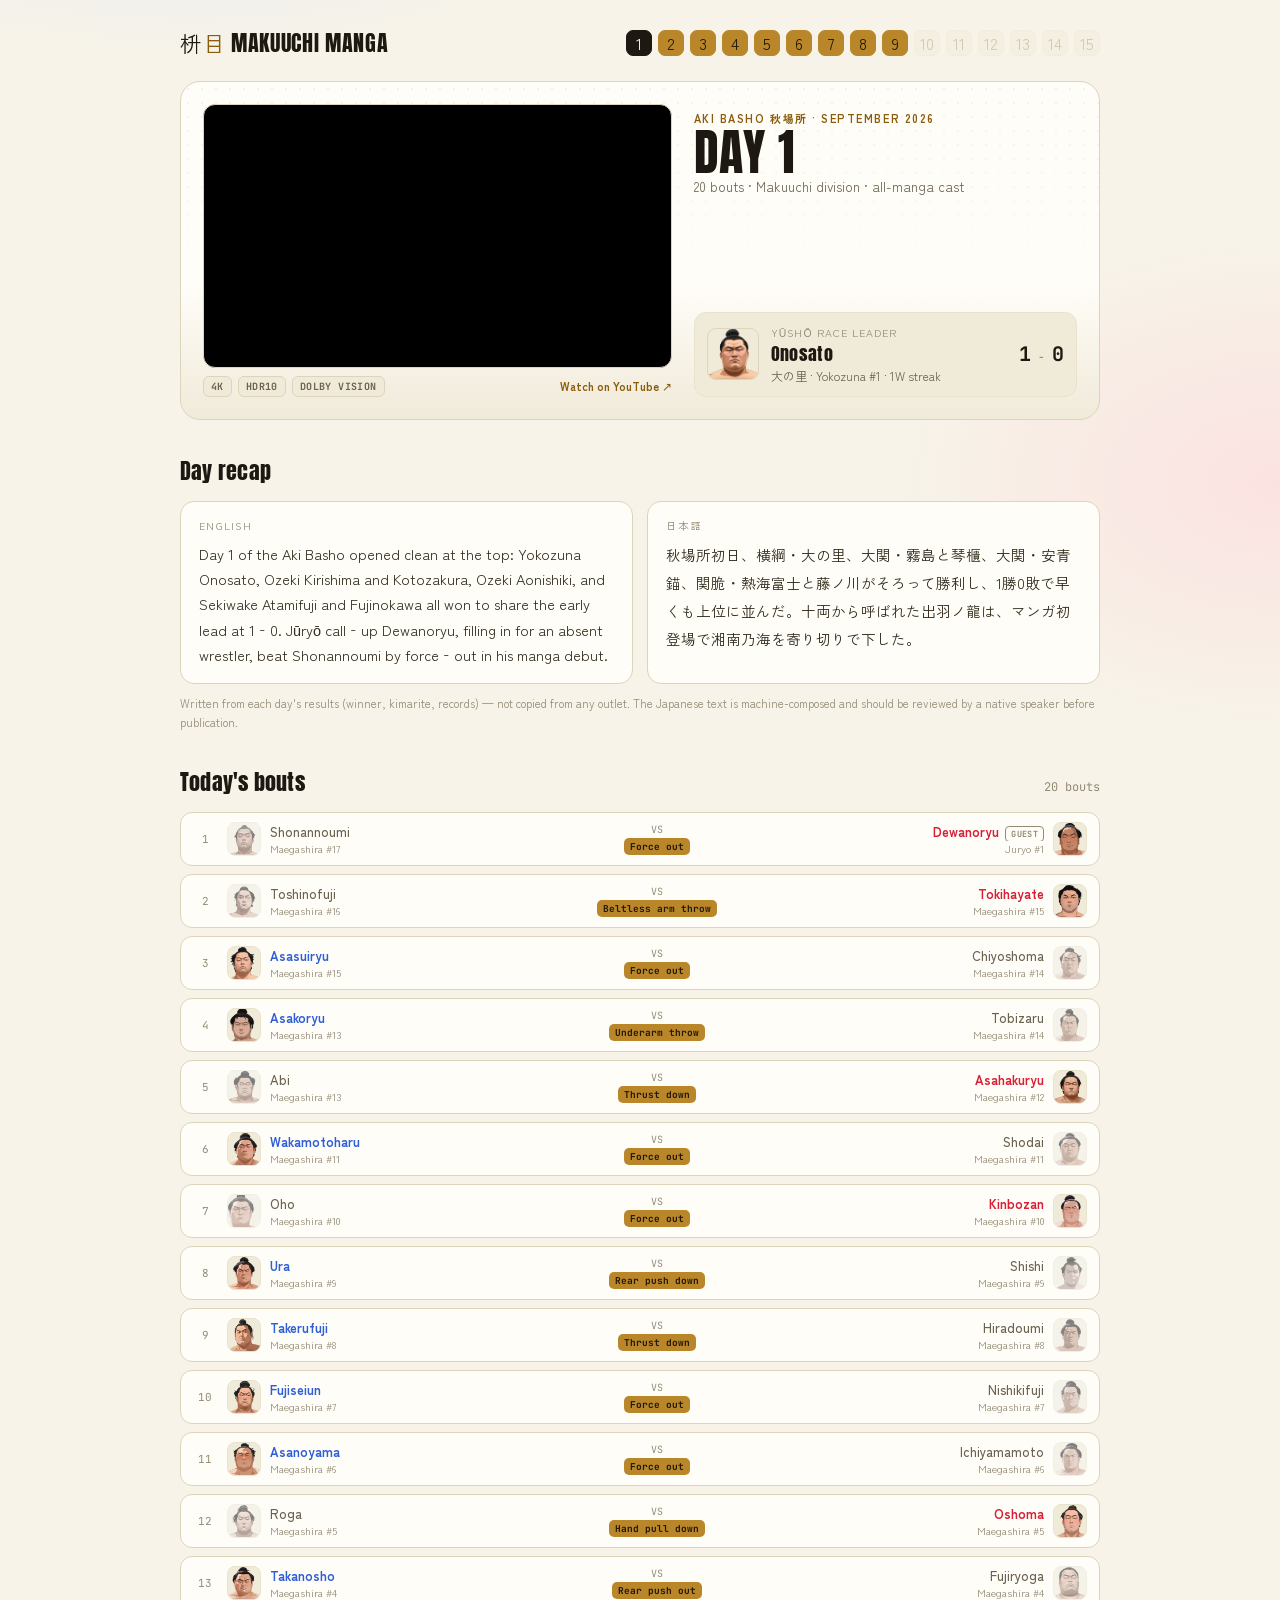
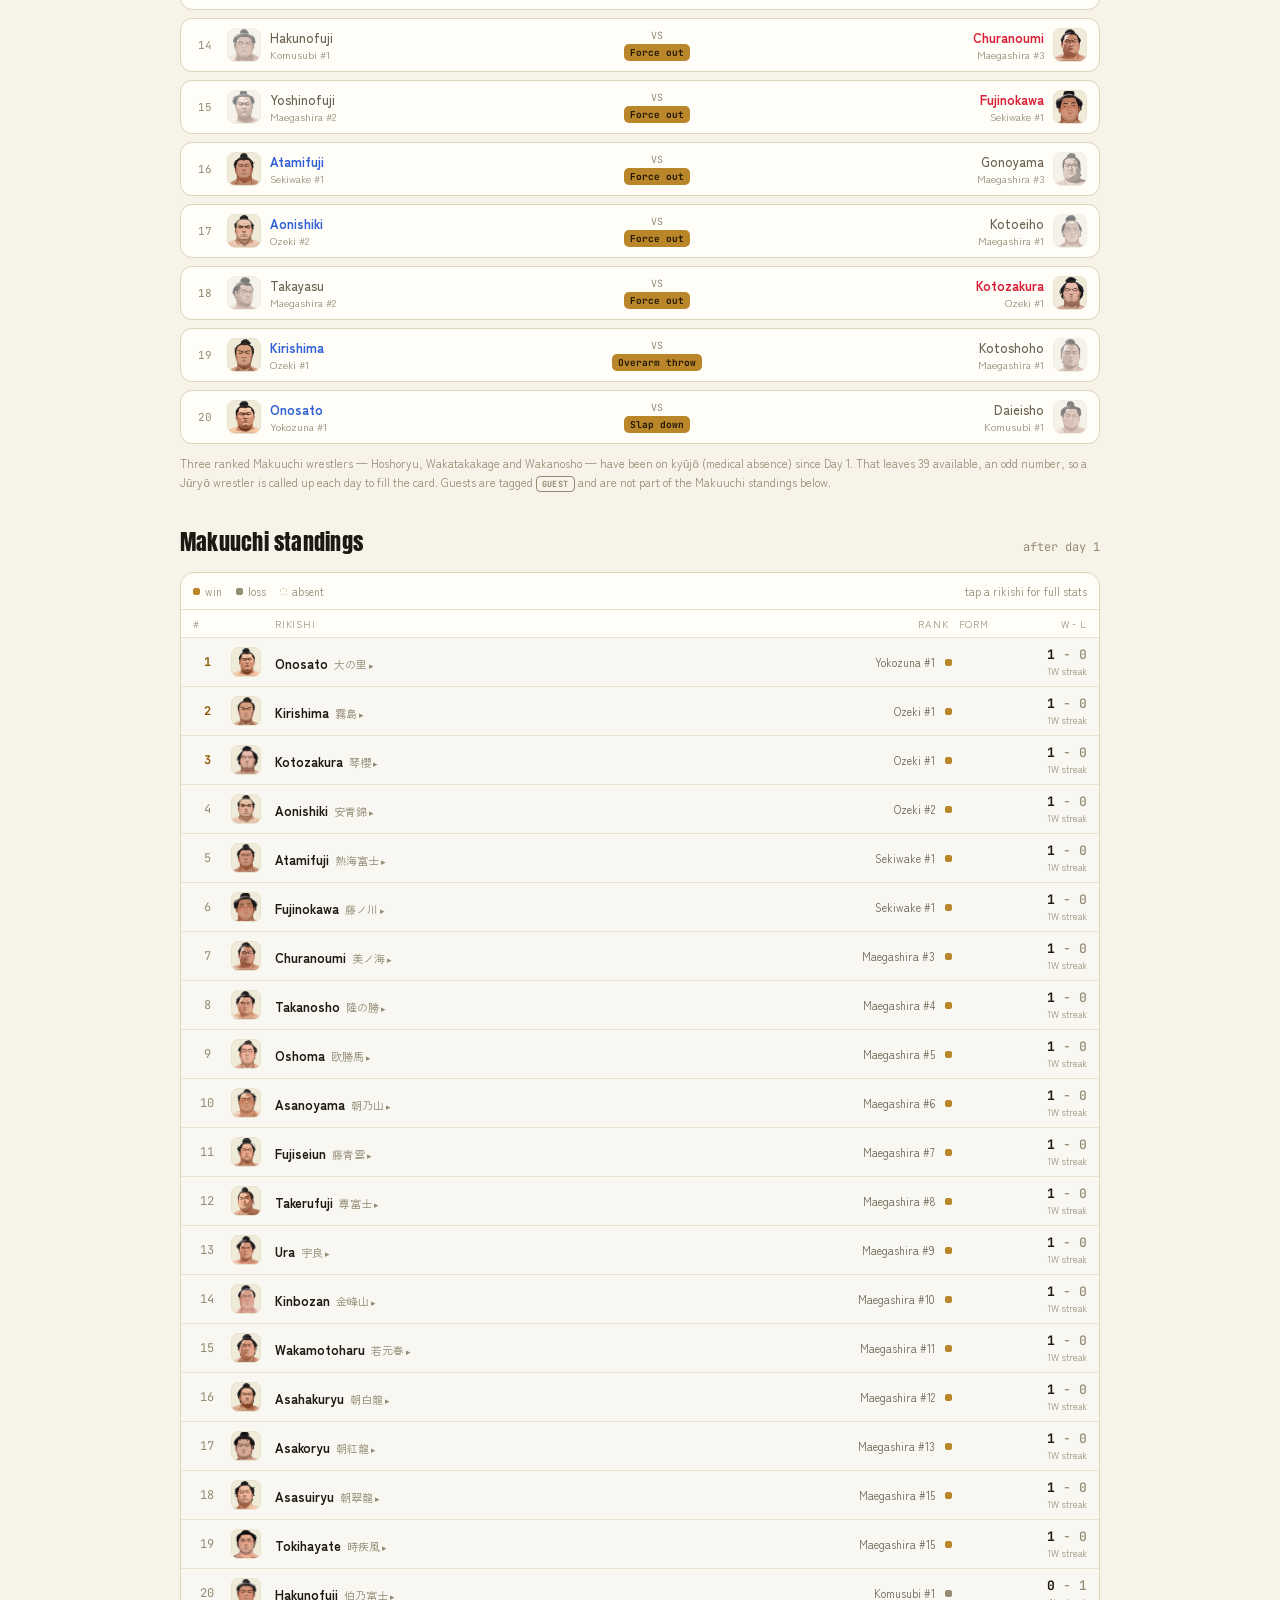
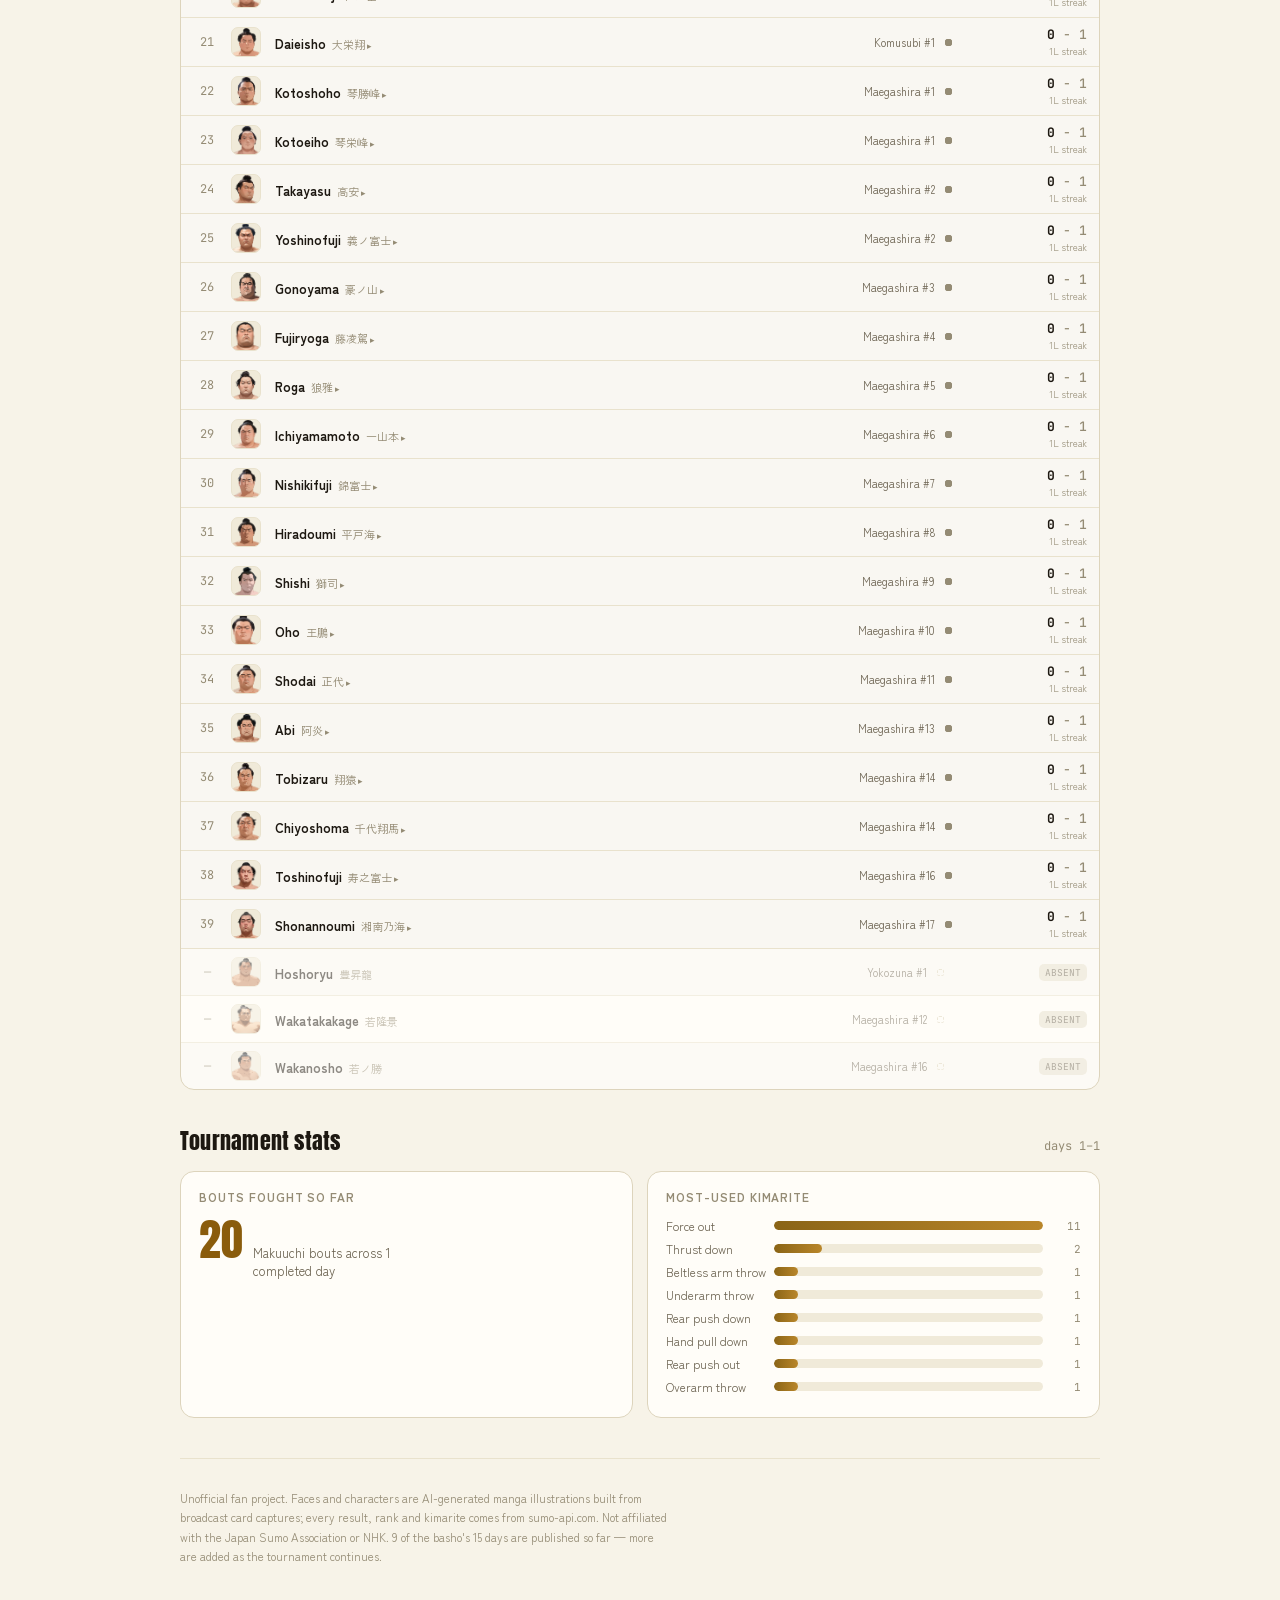
==== day/1/index.html @ 176d2417 "Rebuild as real static pages for Google + AI crawler visibility - Each day is now its own crawlable " ====
<!doctype html>
<html lang="en">
<head>
<meta charset="utf-8">
<meta name="viewport" content="width=device-width, initial-scale=1">
<title>Day 1 Results — Aki Basho 2026 in Manga Style | Makuuchi Manga</title>
<meta name="description" content="Day 1 of the Aki Basho opened clean at the top: Yokozuna Onosato, Ozeki Kirishima and Kotozakura, Ozeki Aonishiki, and Sekiwake Atamifuji and Fujinokawa all ...">
<link rel="canonical" href="https://masume.art/day/1/">
<meta property="og:type" content="video.other">
<meta property="og:title" content="Day 1 Results — Aki Basho 2026 in Manga Style | Makuuchi Manga">
<meta property="og:description" content="Day 1 of the Aki Basho opened clean at the top: Yokozuna Onosato, Ozeki Kirishima and Kotozakura, Ozeki Aonishiki, and Sekiwake Atamifuji and Fujinokawa all ...">
<meta property="og:url" content="https://masume.art/day/1/">
<meta property="og:image" content="https://i.ytimg.com/vi/V_LchhYBQas/hqdefault.jpg">
<meta property="og:site_name" content="Makuuchi Manga">
<meta name="twitter:card" content="summary_large_image">
<meta name="twitter:title" content="Day 1 Results — Aki Basho 2026 in Manga Style | Makuuchi Manga">
<meta name="twitter:description" content="Day 1 of the Aki Basho opened clean at the top: Yokozuna Onosato, Ozeki Kirishima and Kotozakura, Ozeki Aonishiki, and Sekiwake Atamifuji and Fujinokawa all ...">
<meta name="twitter:image" content="https://i.ytimg.com/vi/V_LchhYBQas/hqdefault.jpg">
<link rel="preconnect" href="https://fonts.googleapis.com">
<link rel="preconnect" href="https://fonts.gstatic.com" crossorigin>
<link href="https://fonts.googleapis.com/css2?family=Anton&family=Zen+Kaku+Gothic+New:wght@400;500;700;900&family=JetBrains+Mono:wght@500;700&display=swap" rel="stylesheet">
<link rel="stylesheet" href="/styles.css">
<script type="application/ld+json">{"@context": "https://schema.org", "@type": "WebPage", "name": "Day 1 Results — Aki Basho 2026 in Manga Style | Makuuchi Manga", "description": "Day 1 of the Aki Basho opened clean at the top: Yokozuna Onosato, Ozeki Kirishima and Kotozakura, Ozeki Aonishiki, and Sekiwake Atamifuji and Fujinokawa all ...", "url": "https://masume.art/day/1/", "inLanguage": ["en", "ja"], "isPartOf": {"@type": "WebSite", "name": "Makuuchi Manga", "url": "https://masume.art"}, "video": {"@type": "VideoObject", "name": "Sumo September 2026 (Aki Basho) Day 1 Results | Makuuchi Standings in Manga Style [4K HDR]", "description": "Day 1 of the Aki Basho opened clean at the top: Yokozuna Onosato, Ozeki Kirishima and Kotozakura, Ozeki Aonishiki, and Sekiwake Atamifuji and Fujinokawa all ...", "thumbnailUrl": "https://i.ytimg.com/vi/V_LchhYBQas/hqdefault.jpg", "embedUrl": "https://www.youtube-nocookie.com/embed/V_LchhYBQas"}}</script>
</head>
<body>
<div class="wrap">

  <div class="topbar">
    <div class="brand">
      <span class="mark">枡<span style="color:var(--gold-text)">目</span> MAKUUCHI MANGA</span>
    </div>
    <nav class="daynav" aria-label="Tournament days"><a class="chip current" href="/day/1/">1</a><a class="chip done" href="/day/2/">2</a><a class="chip done" href="/day/3/">3</a><a class="chip done" href="/day/4/">4</a><a class="chip done" href="/day/5/">5</a><a class="chip done" href="/day/6/">6</a><a class="chip done" href="/day/7/">7</a><a class="chip done" href="/day/8/">8</a><a class="chip done" href="/">9</a><span class="chip todo" title="Not published yet">10</span><span class="chip todo" title="Not published yet">11</span><span class="chip todo" title="Not published yet">12</span><span class="chip todo" title="Not published yet">13</span><span class="chip todo" title="Not published yet">14</span><span class="chip todo" title="Not published yet">15</span></nav>
  </div>

  <div class="hero">
    <div class="hero-video">
      <div class="yt-wrap">
        <iframe src="https://www.youtube-nocookie.com/embed/V_LchhYBQas"
          title="Day 1 — Aki Basho, Makuuchi standings in manga style" loading="lazy"
          allow="accelerometer; clipboard-write; encrypted-media; gyroscope; picture-in-picture; web-share"
          allowfullscreen referrerpolicy="strict-origin-when-cross-origin"></iframe>
      </div>
      <div class="yt-meta">
        <span class="badge">4K</span>
        <span class="badge">HDR10</span>
        <span class="badge">DOLBY VISION</span>
        <a class="yt-external" href="https://youtu.be/V_LchhYBQas" target="_blank" rel="noopener">Watch on YouTube ↗</a>
      </div>
    </div>

    <div class="hero-info">
      <div>
        <span class="eyebrow">Aki Basho 秋場所 · September 2026</span>
        <h1>DAY 1</h1>
        <div class="date">20 bouts · Makuuchi division · all-manga cast</div>
      </div>
      <div class="leader-card">
        <img src="/portraits/8850.png" alt="Onosato" width="52" height="52">
        <div>
          <div class="l1">Yūshō race leader</div>
          <div class="l2">Onosato</div>
          <div class="l3">大の里 · Yokozuna #1 · 1W streak</div>
        </div>
        <div class="rec">1<small>&nbsp;-&nbsp;</small>0</div>
      </div>
    </div>
  </div>

  <section>
    <div class="section-head"><h2>Day recap</h2></div>
    <div class="recap">
      <div class="recap-panel en">
        <span class="lang">English</span>
        <p>Day 1 of the Aki Basho opened clean at the top: Yokozuna Onosato, Ozeki Kirishima and Kotozakura, Ozeki Aonishiki, and Sekiwake Atamifuji and Fujinokawa all won to share the early lead at 1‑0. Jūryō call‑up Dewanoryu, filling in for an absent wrestler, beat Shonannoumi by force‑out in his manga debut.</p>
      </div>
      <div class="recap-panel jp">
        <span class="lang">日本語</span>
        <p>秋場所初日、横綱・大の里、大関・霧島と琴櫃、大関・安青錨、関脆・熱海富士と藤ノ川がそろって勝利し、1勝0敗で早くも上位に並んだ。十両から呼ばれた出羽ノ龍は、マンガ初登場で湘南乃海を寄り切りで下した。</p>
      </div>
    </div>
    <p class="recap-note">Written from each day's results (winner, kimarite, records) — not copied from any outlet. The Japanese text is machine-composed and should be reviewed by a native speaker before publication.</p>
  </section>

  <section>
    <div class="section-head"><h2>Today's bouts</h2><span class="count">20 bouts</span></div>
    <div class="bouts">
  <div class="bout">
    <div class="n">1</div>
    <div class="side east loser">
      <img src="/portraits/49.png" alt="Shonannoumi" width="34" height="34" loading="lazy">
      <div class="nm"><div class="name">Shonannoumi</div><div class="rank">Maegashira #17</div></div>
    </div>
    <div class="vs">VS<span class="kim">Force out</span></div>
    <div class="side b west ">
      <img src="/portraits/135.png" alt="Dewanoryu" width="34" height="34" loading="lazy">
      <div class="nm"><div class="name">Dewanoryu<span class="guest-badge">GUEST</span></div><div class="rank">Juryo #1</div></div>
    </div>
  </div>
  <div class="bout">
    <div class="n">2</div>
    <div class="side east loser">
      <img src="/portraits/8866.png" alt="Toshinofuji" width="34" height="34" loading="lazy">
      <div class="nm"><div class="name">Toshinofuji</div><div class="rank">Maegashira #16</div></div>
    </div>
    <div class="vs">VS<span class="kim">Beltless arm throw</span></div>
    <div class="side b west ">
      <img src="/portraits/83.png" alt="Tokihayate" width="34" height="34" loading="lazy">
      <div class="nm"><div class="name">Tokihayate</div><div class="rank">Maegashira #15</div></div>
    </div>
  </div>
  <div class="bout">
    <div class="n">3</div>
    <div class="side east ">
      <img src="/portraits/8859.png" alt="Asasuiryu" width="34" height="34" loading="lazy">
      <div class="nm"><div class="name">Asasuiryu</div><div class="rank">Maegashira #15</div></div>
    </div>
    <div class="vs">VS<span class="kim">Force out</span></div>
    <div class="side b west loser">
      <img src="/portraits/39.png" alt="Chiyoshoma" width="34" height="34" loading="lazy">
      <div class="nm"><div class="name">Chiyoshoma</div><div class="rank">Maegashira #14</div></div>
    </div>
  </div>
  <div class="bout">
    <div class="n">4</div>
    <div class="side east ">
      <img src="/portraits/164.png" alt="Asakoryu" width="34" height="34" loading="lazy">
      <div class="nm"><div class="name">Asakoryu</div><div class="rank">Maegashira #13</div></div>
    </div>
    <div class="vs">VS<span class="kim">Underarm throw</span></div>
    <div class="side b west loser">
      <img src="/portraits/21.png" alt="Tobizaru" width="34" height="34" loading="lazy">
      <div class="nm"><div class="name">Tobizaru</div><div class="rank">Maegashira #14</div></div>
    </div>
  </div>
  <div class="bout">
    <div class="n">5</div>
    <div class="side east loser">
      <img src="/portraits/22.png" alt="Abi" width="34" height="34" loading="lazy">
      <div class="nm"><div class="name">Abi</div><div class="rank">Maegashira #13</div></div>
    </div>
    <div class="vs">VS<span class="kim">Thrust down</span></div>
    <div class="side b west ">
      <img src="/portraits/607.png" alt="Asahakuryu" width="34" height="34" loading="lazy">
      <div class="nm"><div class="name">Asahakuryu</div><div class="rank">Maegashira #12</div></div>
    </div>
  </div>
  <div class="bout">
    <div class="n">6</div>
    <div class="side east ">
      <img src="/portraits/13.png" alt="Wakamotoharu" width="34" height="34" loading="lazy">
      <div class="nm"><div class="name">Wakamotoharu</div><div class="rank">Maegashira #11</div></div>
    </div>
    <div class="vs">VS<span class="kim">Force out</span></div>
    <div class="side b west loser">
      <img src="/portraits/33.png" alt="Shodai" width="34" height="34" loading="lazy">
      <div class="nm"><div class="name">Shodai</div><div class="rank">Maegashira #11</div></div>
    </div>
  </div>
  <div class="bout">
    <div class="n">7</div>
    <div class="side east loser">
      <img src="/portraits/41.png" alt="Oho" width="34" height="34" loading="lazy">
      <div class="nm"><div class="name">Oho</div><div class="rank">Maegashira #10</div></div>
    </div>
    <div class="vs">VS<span class="kim">Force out</span></div>
    <div class="side b west ">
      <img src="/portraits/50.png" alt="Kinbozan" width="34" height="34" loading="lazy">
      <div class="nm"><div class="name">Kinbozan</div><div class="rank">Maegashira #10</div></div>
    </div>
  </div>
  <div class="bout">
    <div class="n">8</div>
    <div class="side east ">
      <img src="/portraits/28.png" alt="Ura" width="34" height="34" loading="lazy">
      <div class="nm"><div class="name">Ura</div><div class="rank">Maegashira #9</div></div>
    </div>
    <div class="vs">VS<span class="kim">Rear push down</span></div>
    <div class="side b west loser">
      <img src="/portraits/86.png" alt="Shishi" width="34" height="34" loading="lazy">
      <div class="nm"><div class="name">Shishi</div><div class="rank">Maegashira #9</div></div>
    </div>
  </div>
  <div class="bout">
    <div class="n">9</div>
    <div class="side east ">
      <img src="/portraits/5.png" alt="Takerufuji" width="34" height="34" loading="lazy">
      <div class="nm"><div class="name">Takerufuji</div><div class="rank">Maegashira #8</div></div>
    </div>
    <div class="vs">VS<span class="kim">Thrust down</span></div>
    <div class="side b west loser">
      <img src="/portraits/24.png" alt="Hiradoumi" width="34" height="34" loading="lazy">
      <div class="nm"><div class="name">Hiradoumi</div><div class="rank">Maegashira #8</div></div>
    </div>
  </div>
  <div class="bout">
    <div class="n">10</div>
    <div class="side east ">
      <img src="/portraits/82.png" alt="Fujiseiun" width="34" height="34" loading="lazy">
      <div class="nm"><div class="name">Fujiseiun</div><div class="rank">Maegashira #7</div></div>
    </div>
    <div class="vs">VS<span class="kim">Force out</span></div>
    <div class="side b west loser">
      <img src="/portraits/40.png" alt="Nishikifuji" width="34" height="34" loading="lazy">
      <div class="nm"><div class="name">Nishikifuji</div><div class="rank">Maegashira #7</div></div>
    </div>
  </div>
  <div class="bout">
    <div class="n">11</div>
    <div class="side east ">
      <img src="/portraits/2.png" alt="Asanoyama" width="34" height="34" loading="lazy">
      <div class="nm"><div class="name">Asanoyama</div><div class="rank">Maegashira #6</div></div>
    </div>
    <div class="vs">VS<span class="kim">Force out</span></div>
    <div class="side b west loser">
      <img src="/portraits/11.png" alt="Ichiyamamoto" width="34" height="34" loading="lazy">
      <div class="nm"><div class="name">Ichiyamamoto</div><div class="rank">Maegashira #6</div></div>
    </div>
  </div>
  <div class="bout">
    <div class="n">12</div>
    <div class="side east loser">
      <img src="/portraits/55.png" alt="Roga" width="34" height="34" loading="lazy">
      <div class="nm"><div class="name">Roga</div><div class="rank">Maegashira #5</div></div>
    </div>
    <div class="vs">VS<span class="kim">Hand pull down</span></div>
    <div class="side b west ">
      <img src="/portraits/61.png" alt="Oshoma" width="34" height="34" loading="lazy">
      <div class="nm"><div class="name">Oshoma</div><div class="rank">Maegashira #5</div></div>
    </div>
  </div>
  <div class="bout">
    <div class="n">13</div>
    <div class="side east ">
      <img src="/portraits/37.png" alt="Takanosho" width="34" height="34" loading="lazy">
      <div class="nm"><div class="name">Takanosho</div><div class="rank">Maegashira #4</div></div>
    </div>
    <div class="vs">VS<span class="kim">Rear push out</span></div>
    <div class="side b west loser">
      <img src="/portraits/9051.png" alt="Fujiryoga" width="34" height="34" loading="lazy">
      <div class="nm"><div class="name">Fujiryoga</div><div class="rank">Maegashira #4</div></div>
    </div>
  </div>
  <div class="bout">
    <div class="n">14</div>
    <div class="side east loser">
      <img src="/portraits/3.png" alt="Hakunofuji" width="34" height="34" loading="lazy">
      <div class="nm"><div class="name">Hakunofuji</div><div class="rank">Komusubi #1</div></div>
    </div>
    <div class="vs">VS<span class="kim">Force out</span></div>
    <div class="side b west ">
      <img src="/portraits/71.png" alt="Churanoumi" width="34" height="34" loading="lazy">
      <div class="nm"><div class="name">Churanoumi</div><div class="rank">Maegashira #3</div></div>
    </div>
  </div>
  <div class="bout">
    <div class="n">15</div>
    <div class="side east loser">
      <img src="/portraits/8857.png" alt="Yoshinofuji" width="34" height="34" loading="lazy">
      <div class="nm"><div class="name">Yoshinofuji</div><div class="rank">Maegashira #2</div></div>
    </div>
    <div class="vs">VS<span class="kim">Force out</span></div>
    <div class="side b west ">
      <img src="/portraits/615.png" alt="Fujinokawa" width="34" height="34" loading="lazy">
      <div class="nm"><div class="name">Fujinokawa</div><div class="rank">Sekiwake #1</div></div>
    </div>
  </div>
  <div class="bout">
    <div class="n">16</div>
    <div class="side east ">
      <img src="/portraits/74.png" alt="Atamifuji" width="34" height="34" loading="lazy">
      <div class="nm"><div class="name">Atamifuji</div><div class="rank">Sekiwake #1</div></div>
    </div>
    <div class="vs">VS<span class="kim">Force out</span></div>
    <div class="side b west loser">
      <img src="/portraits/56.png" alt="Gonoyama" width="34" height="34" loading="lazy">
      <div class="nm"><div class="name">Gonoyama</div><div class="rank">Maegashira #3</div></div>
    </div>
  </div>
  <div class="bout">
    <div class="n">17</div>
    <div class="side east ">
      <img src="/portraits/8854.png" alt="Aonishiki" width="34" height="34" loading="lazy">
      <div class="nm"><div class="name">Aonishiki</div><div class="rank">Ozeki #2</div></div>
    </div>
    <div class="vs">VS<span class="kim">Force out</span></div>
    <div class="side b west loser">
      <img src="/portraits/112.png" alt="Kotoeiho" width="34" height="34" loading="lazy">
      <div class="nm"><div class="name">Kotoeiho</div><div class="rank">Maegashira #1</div></div>
    </div>
  </div>
  <div class="bout">
    <div class="n">18</div>
    <div class="side east loser">
      <img src="/portraits/44.png" alt="Takayasu" width="34" height="34" loading="lazy">
      <div class="nm"><div class="name">Takayasu</div><div class="rank">Maegashira #2</div></div>
    </div>
    <div class="vs">VS<span class="kim">Force out</span></div>
    <div class="side b west ">
      <img src="/portraits/20.png" alt="Kotozakura" width="34" height="34" loading="lazy">
      <div class="nm"><div class="name">Kotozakura</div><div class="rank">Ozeki #1</div></div>
    </div>
  </div>
  <div class="bout">
    <div class="n">19</div>
    <div class="side east ">
      <img src="/portraits/7.png" alt="Kirishima" width="34" height="34" loading="lazy">
      <div class="nm"><div class="name">Kirishima</div><div class="rank">Ozeki #1</div></div>
    </div>
    <div class="vs">VS<span class="kim">Overarm throw</span></div>
    <div class="side b west loser">
      <img src="/portraits/8.png" alt="Kotoshoho" width="34" height="34" loading="lazy">
      <div class="nm"><div class="name">Kotoshoho</div><div class="rank">Maegashira #1</div></div>
    </div>
  </div>
  <div class="bout">
    <div class="n">20</div>
    <div class="side east ">
      <img src="/portraits/8850.png" alt="Onosato" width="34" height="34" loading="lazy">
      <div class="nm"><div class="name">Onosato</div><div class="rank">Yokozuna #1</div></div>
    </div>
    <div class="vs">VS<span class="kim">Slap down</span></div>
    <div class="side b west loser">
      <img src="/portraits/9.png" alt="Daieisho" width="34" height="34" loading="lazy">
      <div class="nm"><div class="name">Daieisho</div><div class="rank">Komusubi #1</div></div>
    </div>
  </div>
    </div>
    <p class="note">Three ranked Makuuchi wrestlers — Hoshoryu, Wakatakakage and Wakanosho — have been on kyūjō (medical absence) since Day 1. That leaves 39 available, an odd number, so a Jūryō wrestler is called up each day to fill the card. Guests are tagged <span class="guest-badge" style="margin-left:0">GUEST</span> and are not part of the Makuuchi standings below.</p>
  </section>

  <section>
    <div class="section-head"><h2>Makuuchi standings</h2><span class="count">after day 1</span></div>
    <div class="standings">
      <div class="standings-legend">
        <span class="lg"><span class="dot" style="background:var(--gold);border:1px solid var(--gold)"></span>win</span>
        <span class="lg"><span class="dot" style="background:var(--ink-faint);border:1px solid var(--ink-faint)"></span>loss</span>
        <span class="lg"><span class="dot" style="border:1px dashed var(--line)"></span>absent</span>
        <span style="margin-left:auto">tap a rikishi for full stats</span>
      </div>
      <div class="shead"><span>#</span><span>·</span><span>Rikishi</span><span class="srank-h">Rank</span><span>Form</span><span style="text-align:right">W&#8209;L</span></div>
  <div class="srow top" data-detail="d1-8850">
    <div class="spos">1</div>
    <img src="/portraits/8850.png" alt="Onosato" width="30" height="30" loading="lazy">
    <div class="sname"><span class="name">Onosato</span><span class="jp">大の里</span><span class="chev">▸</span></div>
    <div class="srank">Yokozuna #1</div>
    <div class="formdots"><span class="w" title="Day 1: won"></span></div>
    <div class="srec-wrap"><div class="srec">1<span class="l"> - 0</span></div><span class="sstreak">1W streak</span></div>
  </div>
  <div class="sdetail" id="d1-8850" hidden>
    <div class="sdetail-grid">
      <div>
        <h4>Fighting style this basho (wins by technique family)</h4>
        <div class="style-bar"><i class="other" style="width:100.0%" title="Other (trips, twists, hand techniques): 1"></i></div><div class="style-legend"><span><b class="other"></b>Other · 1</span></div>
        <p class="bw-line"><b>Onosato</b>'s best win this basho: beat <b>Daieisho</b> (Komusubi #1) on Day 1.</p>
      </div>
      <div>
        <h4>Physical profile vs. the Makuuchi field</h4>
        <div class="range">
    <div class="rlabel"><span>Height</span><b>190cm</b></div>
    <div class="range-track"><span class="avgtick" style="left:51.4%" title="Makuuchi average: 184.3cm"></span>
      <span class="me" style="left:77.3%"></span></div>
    <div class="rends"><span>173cm</span><span>field avg 184.3cm</span><span>195cm</span></div>
  </div>
        <div class="range">
    <div class="rlabel"><span>Weight</span><b>188kg</b></div>
    <div class="range-track"><span class="avgtick" style="left:48.5%" title="Makuuchi average: 157.8kg"></span>
      <span class="me" style="left:87.2%"></span></div>
    <div class="rends"><span>120kg</span><span>field avg 157.8kg</span><span>198kg</span></div>
  </div>
        <div class="range">
    <div class="rlabel"><span>Age</span><b>26 yo</b></div>
    <div class="range-track"><span class="avgtick" style="left:49.3%" title="Makuuchi average: 28.4 yo"></span>
      <span class="me" style="left:33.3%"></span></div>
    <div class="rends"><span>21 yo</span><span>field avg 28.4 yo</span><span>36 yo</span></div>
  </div>
      </div>
    </div>
  </div>
  <div class="srow top" data-detail="d1-7">
    <div class="spos">2</div>
    <img src="/portraits/7.png" alt="Kirishima" width="30" height="30" loading="lazy">
    <div class="sname"><span class="name">Kirishima</span><span class="jp">霧島</span><span class="chev">▸</span></div>
    <div class="srank">Ozeki #1</div>
    <div class="formdots"><span class="w" title="Day 1: won"></span></div>
    <div class="srec-wrap"><div class="srec">1<span class="l"> - 0</span></div><span class="sstreak">1W streak</span></div>
  </div>
  <div class="sdetail" id="d1-7" hidden>
    <div class="sdetail-grid">
      <div>
        <h4>Fighting style this basho (wins by technique family)</h4>
        <div class="style-bar"><i class="yotsu" style="width:100.0%" title="Grappling / belt (yotsu-zumo): 1"></i></div><div class="style-legend"><span><b class="yotsu"></b>Grappling / belt · 1</span></div>
        <p class="bw-line"><b>Kirishima</b>'s best win this basho: beat <b>Kotoshoho</b> (Maegashira #1) on Day 1.</p>
      </div>
      <div>
        <h4>Physical profile vs. the Makuuchi field</h4>
        <div class="range">
    <div class="rlabel"><span>Height</span><b>186cm</b></div>
    <div class="range-track"><span class="avgtick" style="left:51.4%" title="Makuuchi average: 184.3cm"></span>
      <span class="me" style="left:59.1%"></span></div>
    <div class="rends"><span>173cm</span><span>field avg 184.3cm</span><span>195cm</span></div>
  </div>
        <div class="range">
    <div class="rlabel"><span>Weight</span><b>150kg</b></div>
    <div class="range-track"><span class="avgtick" style="left:48.5%" title="Makuuchi average: 157.8kg"></span>
      <span class="me" style="left:38.5%"></span></div>
    <div class="rends"><span>120kg</span><span>field avg 157.8kg</span><span>198kg</span></div>
  </div>
        <div class="range">
    <div class="rlabel"><span>Age</span><b>30 yo</b></div>
    <div class="range-track"><span class="avgtick" style="left:49.3%" title="Makuuchi average: 28.4 yo"></span>
      <span class="me" style="left:60.0%"></span></div>
    <div class="rends"><span>21 yo</span><span>field avg 28.4 yo</span><span>36 yo</span></div>
  </div>
      </div>
    </div>
  </div>
  <div class="srow top" data-detail="d1-20">
    <div class="spos">3</div>
    <img src="/portraits/20.png" alt="Kotozakura" width="30" height="30" loading="lazy">
    <div class="sname"><span class="name">Kotozakura</span><span class="jp">琴櫻</span><span class="chev">▸</span></div>
    <div class="srank">Ozeki #1</div>
    <div class="formdots"><span class="w" title="Day 1: won"></span></div>
    <div class="srec-wrap"><div class="srec">1<span class="l"> - 0</span></div><span class="sstreak">1W streak</span></div>
  </div>
  <div class="sdetail" id="d1-20" hidden>
    <div class="sdetail-grid">
      <div>
        <h4>Fighting style this basho (wins by technique family)</h4>
        <div class="style-bar"><i class="yotsu" style="width:100.0%" title="Grappling / belt (yotsu-zumo): 1"></i></div><div class="style-legend"><span><b class="yotsu"></b>Grappling / belt · 1</span></div>
        <p class="bw-line"><b>Kotozakura</b>'s best win this basho: beat <b>Takayasu</b> (Maegashira #2) on Day 1.</p>
      </div>
      <div>
        <h4>Physical profile vs. the Makuuchi field</h4>
        <div class="range">
    <div class="rlabel"><span>Height</span><b>189cm</b></div>
    <div class="range-track"><span class="avgtick" style="left:51.4%" title="Makuuchi average: 184.3cm"></span>
      <span class="me" style="left:72.7%"></span></div>
    <div class="rends"><span>173cm</span><span>field avg 184.3cm</span><span>195cm</span></div>
  </div>
        <div class="range">
    <div class="rlabel"><span>Weight</span><b>177kg</b></div>
    <div class="range-track"><span class="avgtick" style="left:48.5%" title="Makuuchi average: 157.8kg"></span>
      <span class="me" style="left:73.1%"></span></div>
    <div class="rends"><span>120kg</span><span>field avg 157.8kg</span><span>198kg</span></div>
  </div>
        <div class="range">
    <div class="rlabel"><span>Age</span><b>28 yo</b></div>
    <div class="range-track"><span class="avgtick" style="left:49.3%" title="Makuuchi average: 28.4 yo"></span>
      <span class="me" style="left:46.7%"></span></div>
    <div class="rends"><span>21 yo</span><span>field avg 28.4 yo</span><span>36 yo</span></div>
  </div>
      </div>
    </div>
  </div>
  <div class="srow" data-detail="d1-8854">
    <div class="spos">4</div>
    <img src="/portraits/8854.png" alt="Aonishiki" width="30" height="30" loading="lazy">
    <div class="sname"><span class="name">Aonishiki</span><span class="jp">安青錦</span><span class="chev">▸</span></div>
    <div class="srank">Ozeki #2</div>
    <div class="formdots"><span class="w" title="Day 1: won"></span></div>
    <div class="srec-wrap"><div class="srec">1<span class="l"> - 0</span></div><span class="sstreak">1W streak</span></div>
  </div>
  <div class="sdetail" id="d1-8854" hidden>
    <div class="sdetail-grid">
      <div>
        <h4>Fighting style this basho (wins by technique family)</h4>
        <div class="style-bar"><i class="yotsu" style="width:100.0%" title="Grappling / belt (yotsu-zumo): 1"></i></div><div class="style-legend"><span><b class="yotsu"></b>Grappling / belt · 1</span></div>
        <p class="bw-line"><b>Aonishiki</b>'s best win this basho: beat <b>Kotoeiho</b> (Maegashira #1) on Day 1.</p>
      </div>
      <div>
        <h4>Physical profile vs. the Makuuchi field</h4>
        <div class="range">
    <div class="rlabel"><span>Height</span><b>182cm</b></div>
    <div class="range-track"><span class="avgtick" style="left:51.4%" title="Makuuchi average: 184.3cm"></span>
      <span class="me" style="left:40.9%"></span></div>
    <div class="rends"><span>173cm</span><span>field avg 184.3cm</span><span>195cm</span></div>
  </div>
        <div class="range">
    <div class="rlabel"><span>Weight</span><b>142kg</b></div>
    <div class="range-track"><span class="avgtick" style="left:48.5%" title="Makuuchi average: 157.8kg"></span>
      <span class="me" style="left:28.2%"></span></div>
    <div class="rends"><span>120kg</span><span>field avg 157.8kg</span><span>198kg</span></div>
  </div>
        <div class="range">
    <div class="rlabel"><span>Age</span><b>22 yo</b></div>
    <div class="range-track"><span class="avgtick" style="left:49.3%" title="Makuuchi average: 28.4 yo"></span>
      <span class="me" style="left:6.7%"></span></div>
    <div class="rends"><span>21 yo</span><span>field avg 28.4 yo</span><span>36 yo</span></div>
  </div>
      </div>
    </div>
  </div>
  <div class="srow" data-detail="d1-74">
    <div class="spos">5</div>
    <img src="/portraits/74.png" alt="Atamifuji" width="30" height="30" loading="lazy">
    <div class="sname"><span class="name">Atamifuji</span><span class="jp">熱海富士</span><span class="chev">▸</span></div>
    <div class="srank">Sekiwake #1</div>
    <div class="formdots"><span class="w" title="Day 1: won"></span></div>
    <div class="srec-wrap"><div class="srec">1<span class="l"> - 0</span></div><span class="sstreak">1W streak</span></div>
  </div>
  <div class="sdetail" id="d1-74" hidden>
    <div class="sdetail-grid">
      <div>
        <h4>Fighting style this basho (wins by technique family)</h4>
        <div class="style-bar"><i class="yotsu" style="width:100.0%" title="Grappling / belt (yotsu-zumo): 1"></i></div><div class="style-legend"><span><b class="yotsu"></b>Grappling / belt · 1</span></div>
        <p class="bw-line"><b>Atamifuji</b>'s best win this basho: beat <b>Gonoyama</b> (Maegashira #3) on Day 1.</p>
      </div>
      <div>
        <h4>Physical profile vs. the Makuuchi field</h4>
        <div class="range">
    <div class="rlabel"><span>Height</span><b>185cm</b></div>
    <div class="range-track"><span class="avgtick" style="left:51.4%" title="Makuuchi average: 184.3cm"></span>
      <span class="me" style="left:54.5%"></span></div>
    <div class="rends"><span>173cm</span><span>field avg 184.3cm</span><span>195cm</span></div>
  </div>
        <div class="range">
    <div class="rlabel"><span>Weight</span><b>198kg</b></div>
    <div class="range-track"><span class="avgtick" style="left:48.5%" title="Makuuchi average: 157.8kg"></span>
      <span class="me" style="left:98.0%"></span></div>
    <div class="rends"><span>120kg</span><span>field avg 157.8kg</span><span>198kg</span></div>
  </div>
        <div class="range">
    <div class="rlabel"><span>Age</span><b>24 yo</b></div>
    <div class="range-track"><span class="avgtick" style="left:49.3%" title="Makuuchi average: 28.4 yo"></span>
      <span class="me" style="left:20.0%"></span></div>
    <div class="rends"><span>21 yo</span><span>field avg 28.4 yo</span><span>36 yo</span></div>
  </div>
      </div>
    </div>
  </div>
  <div class="srow" data-detail="d1-615">
    <div class="spos">6</div>
    <img src="/portraits/615.png" alt="Fujinokawa" width="30" height="30" loading="lazy">
    <div class="sname"><span class="name">Fujinokawa</span><span class="jp">藤ノ川</span><span class="chev">▸</span></div>
    <div class="srank">Sekiwake #1</div>
    <div class="formdots"><span class="w" title="Day 1: won"></span></div>
    <div class="srec-wrap"><div class="srec">1<span class="l"> - 0</span></div><span class="sstreak">1W streak</span></div>
  </div>
  <div class="sdetail" id="d1-615" hidden>
    <div class="sdetail-grid">
      <div>
        <h4>Fighting style this basho (wins by technique family)</h4>
        <div class="style-bar"><i class="yotsu" style="width:100.0%" title="Grappling / belt (yotsu-zumo): 1"></i></div><div class="style-legend"><span><b class="yotsu"></b>Grappling / belt · 1</span></div>
        <p class="bw-line"><b>Fujinokawa</b>'s best win this basho: beat <b>Yoshinofuji</b> (Maegashira #2) on Day 1.</p>
      </div>
      <div>
        <h4>Physical profile vs. the Makuuchi field</h4>
        <div class="range">
    <div class="rlabel"><span>Height</span><b>177cm</b></div>
    <div class="range-track"><span class="avgtick" style="left:51.4%" title="Makuuchi average: 184.3cm"></span>
      <span class="me" style="left:18.2%"></span></div>
    <div class="rends"><span>173cm</span><span>field avg 184.3cm</span><span>195cm</span></div>
  </div>
        <div class="range">
    <div class="rlabel"><span>Weight</span><b>125kg</b></div>
    <div class="range-track"><span class="avgtick" style="left:48.5%" title="Makuuchi average: 157.8kg"></span>
      <span class="me" style="left:6.4%"></span></div>
    <div class="rends"><span>120kg</span><span>field avg 157.8kg</span><span>198kg</span></div>
  </div>
        <div class="range">
    <div class="rlabel"><span>Age</span><b>21 yo</b></div>
    <div class="range-track"><span class="avgtick" style="left:49.3%" title="Makuuchi average: 28.4 yo"></span>
      <span class="me" style="left:2.0%"></span></div>
    <div class="rends"><span>21 yo</span><span>field avg 28.4 yo</span><span>36 yo</span></div>
  </div>
      </div>
    </div>
  </div>
  <div class="srow" data-detail="d1-71">
    <div class="spos">7</div>
    <img src="/portraits/71.png" alt="Churanoumi" width="30" height="30" loading="lazy">
    <div class="sname"><span class="name">Churanoumi</span><span class="jp">美ノ海</span><span class="chev">▸</span></div>
    <div class="srank">Maegashira #3</div>
    <div class="formdots"><span class="w" title="Day 1: won"></span></div>
    <div class="srec-wrap"><div class="srec">1<span class="l"> - 0</span></div><span class="sstreak">1W streak</span></div>
  </div>
  <div class="sdetail" id="d1-71" hidden>
    <div class="sdetail-grid">
      <div>
        <h4>Fighting style this basho (wins by technique family)</h4>
        <div class="style-bar"><i class="yotsu" style="width:100.0%" title="Grappling / belt (yotsu-zumo): 1"></i></div><div class="style-legend"><span><b class="yotsu"></b>Grappling / belt · 1</span></div>
        <p class="bw-line"><b>Churanoumi</b>'s best win this basho: beat <b>Hakunofuji</b> (Komusubi #1) on Day 1.</p>
      </div>
      <div>
        <h4>Physical profile vs. the Makuuchi field</h4>
        <div class="range">
    <div class="rlabel"><span>Height</span><b>176cm</b></div>
    <div class="range-track"><span class="avgtick" style="left:51.4%" title="Makuuchi average: 184.3cm"></span>
      <span class="me" style="left:13.6%"></span></div>
    <div class="rends"><span>173cm</span><span>field avg 184.3cm</span><span>195cm</span></div>
  </div>
        <div class="range">
    <div class="rlabel"><span>Weight</span><b>157kg</b></div>
    <div class="range-track"><span class="avgtick" style="left:48.5%" title="Makuuchi average: 157.8kg"></span>
      <span class="me" style="left:47.4%"></span></div>
    <div class="rends"><span>120kg</span><span>field avg 157.8kg</span><span>198kg</span></div>
  </div>
        <div class="range">
    <div class="rlabel"><span>Age</span><b>33 yo</b></div>
    <div class="range-track"><span class="avgtick" style="left:49.3%" title="Makuuchi average: 28.4 yo"></span>
      <span class="me" style="left:80.0%"></span></div>
    <div class="rends"><span>21 yo</span><span>field avg 28.4 yo</span><span>36 yo</span></div>
  </div>
      </div>
    </div>
  </div>
  <div class="srow" data-detail="d1-37">
    <div class="spos">8</div>
    <img src="/portraits/37.png" alt="Takanosho" width="30" height="30" loading="lazy">
    <div class="sname"><span class="name">Takanosho</span><span class="jp">隆の勝</span><span class="chev">▸</span></div>
    <div class="srank">Maegashira #4</div>
    <div class="formdots"><span class="w" title="Day 1: won"></span></div>
    <div class="srec-wrap"><div class="srec">1<span class="l"> - 0</span></div><span class="sstreak">1W streak</span></div>
  </div>
  <div class="sdetail" id="d1-37" hidden>
    <div class="sdetail-grid">
      <div>
        <h4>Fighting style this basho (wins by technique family)</h4>
        <div class="style-bar"><i class="other" style="width:100.0%" title="Other (trips, twists, hand techniques): 1"></i></div><div class="style-legend"><span><b class="other"></b>Other · 1</span></div>
        <p class="bw-line"><b>Takanosho</b>'s best win this basho: beat <b>Fujiryoga</b> (Maegashira #4) on Day 1.</p>
      </div>
      <div>
        <h4>Physical profile vs. the Makuuchi field</h4>
        <div class="range">
    <div class="rlabel"><span>Height</span><b>184cm</b></div>
    <div class="range-track"><span class="avgtick" style="left:51.4%" title="Makuuchi average: 184.3cm"></span>
      <span class="me" style="left:50.0%"></span></div>
    <div class="rends"><span>173cm</span><span>field avg 184.3cm</span><span>195cm</span></div>
  </div>
        <div class="range">
    <div class="rlabel"><span>Weight</span><b>176kg</b></div>
    <div class="range-track"><span class="avgtick" style="left:48.5%" title="Makuuchi average: 157.8kg"></span>
      <span class="me" style="left:71.8%"></span></div>
    <div class="rends"><span>120kg</span><span>field avg 157.8kg</span><span>198kg</span></div>
  </div>
        <div class="range">
    <div class="rlabel"><span>Age</span><b>31 yo</b></div>
    <div class="range-track"><span class="avgtick" style="left:49.3%" title="Makuuchi average: 28.4 yo"></span>
      <span class="me" style="left:66.7%"></span></div>
    <div class="rends"><span>21 yo</span><span>field avg 28.4 yo</span><span>36 yo</span></div>
  </div>
      </div>
    </div>
  </div>
  <div class="srow" data-detail="d1-61">
    <div class="spos">9</div>
    <img src="/portraits/61.png" alt="Oshoma" width="30" height="30" loading="lazy">
    <div class="sname"><span class="name">Oshoma</span><span class="jp">欧勝馬</span><span class="chev">▸</span></div>
    <div class="srank">Maegashira #5</div>
    <div class="formdots"><span class="w" title="Day 1: won"></span></div>
    <div class="srec-wrap"><div class="srec">1<span class="l"> - 0</span></div><span class="sstreak">1W streak</span></div>
  </div>
  <div class="sdetail" id="d1-61" hidden>
    <div class="sdetail-grid">
      <div>
        <h4>Fighting style this basho (wins by technique family)</h4>
        <div class="style-bar"><i class="other" style="width:100.0%" title="Other (trips, twists, hand techniques): 1"></i></div><div class="style-legend"><span><b class="other"></b>Other · 1</span></div>
        <p class="bw-line"><b>Oshoma</b>'s best win this basho: beat <b>Roga</b> (Maegashira #5) on Day 1.</p>
      </div>
      <div>
        <h4>Physical profile vs. the Makuuchi field</h4>
        <div class="range">
    <div class="rlabel"><span>Height</span><b>190cm</b></div>
    <div class="range-track"><span class="avgtick" style="left:51.4%" title="Makuuchi average: 184.3cm"></span>
      <span class="me" style="left:77.3%"></span></div>
    <div class="rends"><span>173cm</span><span>field avg 184.3cm</span><span>195cm</span></div>
  </div>
        <div class="range">
    <div class="rlabel"><span>Weight</span><b>162kg</b></div>
    <div class="range-track"><span class="avgtick" style="left:48.5%" title="Makuuchi average: 157.8kg"></span>
      <span class="me" style="left:53.8%"></span></div>
    <div class="rends"><span>120kg</span><span>field avg 157.8kg</span><span>198kg</span></div>
  </div>
        <div class="range">
    <div class="rlabel"><span>Age</span><b>29 yo</b></div>
    <div class="range-track"><span class="avgtick" style="left:49.3%" title="Makuuchi average: 28.4 yo"></span>
      <span class="me" style="left:53.3%"></span></div>
    <div class="rends"><span>21 yo</span><span>field avg 28.4 yo</span><span>36 yo</span></div>
  </div>
      </div>
    </div>
  </div>
  <div class="srow" data-detail="d1-2">
    <div class="spos">10</div>
    <img src="/portraits/2.png" alt="Asanoyama" width="30" height="30" loading="lazy">
    <div class="sname"><span class="name">Asanoyama</span><span class="jp">朝乃山</span><span class="chev">▸</span></div>
    <div class="srank">Maegashira #6</div>
    <div class="formdots"><span class="w" title="Day 1: won"></span></div>
    <div class="srec-wrap"><div class="srec">1<span class="l"> - 0</span></div><span class="sstreak">1W streak</span></div>
  </div>
  <div class="sdetail" id="d1-2" hidden>
    <div class="sdetail-grid">
      <div>
        <h4>Fighting style this basho (wins by technique family)</h4>
        <div class="style-bar"><i class="yotsu" style="width:100.0%" title="Grappling / belt (yotsu-zumo): 1"></i></div><div class="style-legend"><span><b class="yotsu"></b>Grappling / belt · 1</span></div>
        <p class="bw-line"><b>Asanoyama</b>'s best win this basho: beat <b>Ichiyamamoto</b> (Maegashira #6) on Day 1.</p>
      </div>
      <div>
        <h4>Physical profile vs. the Makuuchi field</h4>
        <div class="range">
    <div class="rlabel"><span>Height</span><b>188cm</b></div>
    <div class="range-track"><span class="avgtick" style="left:51.4%" title="Makuuchi average: 184.3cm"></span>
      <span class="me" style="left:68.2%"></span></div>
    <div class="rends"><span>173cm</span><span>field avg 184.3cm</span><span>195cm</span></div>
  </div>
        <div class="range">
    <div class="rlabel"><span>Weight</span><b>172kg</b></div>
    <div class="range-track"><span class="avgtick" style="left:48.5%" title="Makuuchi average: 157.8kg"></span>
      <span class="me" style="left:66.7%"></span></div>
    <div class="rends"><span>120kg</span><span>field avg 157.8kg</span><span>198kg</span></div>
  </div>
        <div class="range">
    <div class="rlabel"><span>Age</span><b>32 yo</b></div>
    <div class="range-track"><span class="avgtick" style="left:49.3%" title="Makuuchi average: 28.4 yo"></span>
      <span class="me" style="left:73.3%"></span></div>
    <div class="rends"><span>21 yo</span><span>field avg 28.4 yo</span><span>36 yo</span></div>
  </div>
      </div>
    </div>
  </div>
  <div class="srow" data-detail="d1-82">
    <div class="spos">11</div>
    <img src="/portraits/82.png" alt="Fujiseiun" width="30" height="30" loading="lazy">
    <div class="sname"><span class="name">Fujiseiun</span><span class="jp">藤青雲</span><span class="chev">▸</span></div>
    <div class="srank">Maegashira #7</div>
    <div class="formdots"><span class="w" title="Day 1: won"></span></div>
    <div class="srec-wrap"><div class="srec">1<span class="l"> - 0</span></div><span class="sstreak">1W streak</span></div>
  </div>
  <div class="sdetail" id="d1-82" hidden>
    <div class="sdetail-grid">
      <div>
        <h4>Fighting style this basho (wins by technique family)</h4>
        <div class="style-bar"><i class="yotsu" style="width:100.0%" title="Grappling / belt (yotsu-zumo): 1"></i></div><div class="style-legend"><span><b class="yotsu"></b>Grappling / belt · 1</span></div>
        <p class="bw-line"><b>Fujiseiun</b>'s best win this basho: beat <b>Nishikifuji</b> (Maegashira #7) on Day 1.</p>
      </div>
      <div>
        <h4>Physical profile vs. the Makuuchi field</h4>
        <div class="range">
    <div class="rlabel"><span>Height</span><b>185cm</b></div>
    <div class="range-track"><span class="avgtick" style="left:51.4%" title="Makuuchi average: 184.3cm"></span>
      <span class="me" style="left:54.5%"></span></div>
    <div class="rends"><span>173cm</span><span>field avg 184.3cm</span><span>195cm</span></div>
  </div>
        <div class="range">
    <div class="rlabel"><span>Weight</span><b>149kg</b></div>
    <div class="range-track"><span class="avgtick" style="left:48.5%" title="Makuuchi average: 157.8kg"></span>
      <span class="me" style="left:37.2%"></span></div>
    <div class="rends"><span>120kg</span><span>field avg 157.8kg</span><span>198kg</span></div>
  </div>
        <div class="range">
    <div class="rlabel"><span>Age</span><b>28 yo</b></div>
    <div class="range-track"><span class="avgtick" style="left:49.3%" title="Makuuchi average: 28.4 yo"></span>
      <span class="me" style="left:46.7%"></span></div>
    <div class="rends"><span>21 yo</span><span>field avg 28.4 yo</span><span>36 yo</span></div>
  </div>
      </div>
    </div>
  </div>
  <div class="srow" data-detail="d1-5">
    <div class="spos">12</div>
    <img src="/portraits/5.png" alt="Takerufuji" width="30" height="30" loading="lazy">
    <div class="sname"><span class="name">Takerufuji</span><span class="jp">尊富士</span><span class="chev">▸</span></div>
    <div class="srank">Maegashira #8</div>
    <div class="formdots"><span class="w" title="Day 1: won"></span></div>
    <div class="srec-wrap"><div class="srec">1<span class="l"> - 0</span></div><span class="sstreak">1W streak</span></div>
  </div>
  <div class="sdetail" id="d1-5" hidden>
    <div class="sdetail-grid">
      <div>
        <h4>Fighting style this basho (wins by technique family)</h4>
        <div class="style-bar"><i class="oshi" style="width:100.0%" title="Push / thrust (oshi-zumo): 1"></i></div><div class="style-legend"><span><b class="oshi"></b>Push / thrust · 1</span></div>
        <p class="bw-line"><b>Takerufuji</b>'s best win this basho: beat <b>Hiradoumi</b> (Maegashira #8) on Day 1.</p>
      </div>
      <div>
        <h4>Physical profile vs. the Makuuchi field</h4>
        <div class="range">
    <div class="rlabel"><span>Height</span><b>186cm</b></div>
    <div class="range-track"><span class="avgtick" style="left:51.4%" title="Makuuchi average: 184.3cm"></span>
      <span class="me" style="left:59.1%"></span></div>
    <div class="rends"><span>173cm</span><span>field avg 184.3cm</span><span>195cm</span></div>
  </div>
        <div class="range">
    <div class="rlabel"><span>Weight</span><b>149kg</b></div>
    <div class="range-track"><span class="avgtick" style="left:48.5%" title="Makuuchi average: 157.8kg"></span>
      <span class="me" style="left:37.2%"></span></div>
    <div class="rends"><span>120kg</span><span>field avg 157.8kg</span><span>198kg</span></div>
  </div>
        <div class="range">
    <div class="rlabel"><span>Age</span><b>27 yo</b></div>
    <div class="range-track"><span class="avgtick" style="left:49.3%" title="Makuuchi average: 28.4 yo"></span>
      <span class="me" style="left:40.0%"></span></div>
    <div class="rends"><span>21 yo</span><span>field avg 28.4 yo</span><span>36 yo</span></div>
  </div>
      </div>
    </div>
  </div>
  <div class="srow" data-detail="d1-28">
    <div class="spos">13</div>
    <img src="/portraits/28.png" alt="Ura" width="30" height="30" loading="lazy">
    <div class="sname"><span class="name">Ura</span><span class="jp">宇良</span><span class="chev">▸</span></div>
    <div class="srank">Maegashira #9</div>
    <div class="formdots"><span class="w" title="Day 1: won"></span></div>
    <div class="srec-wrap"><div class="srec">1<span class="l"> - 0</span></div><span class="sstreak">1W streak</span></div>
  </div>
  <div class="sdetail" id="d1-28" hidden>
    <div class="sdetail-grid">
      <div>
        <h4>Fighting style this basho (wins by technique family)</h4>
        <div class="style-bar"><i class="other" style="width:100.0%" title="Other (trips, twists, hand techniques): 1"></i></div><div class="style-legend"><span><b class="other"></b>Other · 1</span></div>
        <p class="bw-line"><b>Ura</b>'s best win this basho: beat <b>Shishi</b> (Maegashira #9) on Day 1.</p>
      </div>
      <div>
        <h4>Physical profile vs. the Makuuchi field</h4>
        <div class="range">
    <div class="rlabel"><span>Height</span><b>173cm</b></div>
    <div class="range-track"><span class="avgtick" style="left:51.4%" title="Makuuchi average: 184.3cm"></span>
      <span class="me" style="left:2.0%"></span></div>
    <div class="rends"><span>173cm</span><span>field avg 184.3cm</span><span>195cm</span></div>
  </div>
        <div class="range">
    <div class="rlabel"><span>Weight</span><b>138kg</b></div>
    <div class="range-track"><span class="avgtick" style="left:48.5%" title="Makuuchi average: 157.8kg"></span>
      <span class="me" style="left:23.1%"></span></div>
    <div class="rends"><span>120kg</span><span>field avg 157.8kg</span><span>198kg</span></div>
  </div>
        <div class="range">
    <div class="rlabel"><span>Age</span><b>34 yo</b></div>
    <div class="range-track"><span class="avgtick" style="left:49.3%" title="Makuuchi average: 28.4 yo"></span>
      <span class="me" style="left:86.7%"></span></div>
    <div class="rends"><span>21 yo</span><span>field avg 28.4 yo</span><span>36 yo</span></div>
  </div>
      </div>
    </div>
  </div>
  <div class="srow" data-detail="d1-50">
    <div class="spos">14</div>
    <img src="/portraits/50.png" alt="Kinbozan" width="30" height="30" loading="lazy">
    <div class="sname"><span class="name">Kinbozan</span><span class="jp">金峰山</span><span class="chev">▸</span></div>
    <div class="srank">Maegashira #10</div>
    <div class="formdots"><span class="w" title="Day 1: won"></span></div>
    <div class="srec-wrap"><div class="srec">1<span class="l"> - 0</span></div><span class="sstreak">1W streak</span></div>
  </div>
  <div class="sdetail" id="d1-50" hidden>
    <div class="sdetail-grid">
      <div>
        <h4>Fighting style this basho (wins by technique family)</h4>
        <div class="style-bar"><i class="yotsu" style="width:100.0%" title="Grappling / belt (yotsu-zumo): 1"></i></div><div class="style-legend"><span><b class="yotsu"></b>Grappling / belt · 1</span></div>
        <p class="bw-line"><b>Kinbozan</b>'s best win this basho: beat <b>Oho</b> (Maegashira #10) on Day 1.</p>
      </div>
      <div>
        <h4>Physical profile vs. the Makuuchi field</h4>
        <div class="range">
    <div class="rlabel"><span>Height</span><b>194cm</b></div>
    <div class="range-track"><span class="avgtick" style="left:51.4%" title="Makuuchi average: 184.3cm"></span>
      <span class="me" style="left:95.5%"></span></div>
    <div class="rends"><span>173cm</span><span>field avg 184.3cm</span><span>195cm</span></div>
  </div>
        <div class="range">
    <div class="rlabel"><span>Weight</span><b>181kg</b></div>
    <div class="range-track"><span class="avgtick" style="left:48.5%" title="Makuuchi average: 157.8kg"></span>
      <span class="me" style="left:78.2%"></span></div>
    <div class="rends"><span>120kg</span><span>field avg 157.8kg</span><span>198kg</span></div>
  </div>
        <div class="range">
    <div class="rlabel"><span>Age</span><b>29 yo</b></div>
    <div class="range-track"><span class="avgtick" style="left:49.3%" title="Makuuchi average: 28.4 yo"></span>
      <span class="me" style="left:53.3%"></span></div>
    <div class="rends"><span>21 yo</span><span>field avg 28.4 yo</span><span>36 yo</span></div>
  </div>
      </div>
    </div>
  </div>
  <div class="srow" data-detail="d1-13">
    <div class="spos">15</div>
    <img src="/portraits/13.png" alt="Wakamotoharu" width="30" height="30" loading="lazy">
    <div class="sname"><span class="name">Wakamotoharu</span><span class="jp">若元春</span><span class="chev">▸</span></div>
    <div class="srank">Maegashira #11</div>
    <div class="formdots"><span class="w" title="Day 1: won"></span></div>
    <div class="srec-wrap"><div class="srec">1<span class="l"> - 0</span></div><span class="sstreak">1W streak</span></div>
  </div>
  <div class="sdetail" id="d1-13" hidden>
    <div class="sdetail-grid">
      <div>
        <h4>Fighting style this basho (wins by technique family)</h4>
        <div class="style-bar"><i class="yotsu" style="width:100.0%" title="Grappling / belt (yotsu-zumo): 1"></i></div><div class="style-legend"><span><b class="yotsu"></b>Grappling / belt · 1</span></div>
        <p class="bw-line"><b>Wakamotoharu</b>'s best win this basho: beat <b>Shodai</b> (Maegashira #11) on Day 1.</p>
      </div>
      <div>
        <h4>Physical profile vs. the Makuuchi field</h4>
        <div class="range">
    <div class="rlabel"><span>Height</span><b>186cm</b></div>
    <div class="range-track"><span class="avgtick" style="left:51.4%" title="Makuuchi average: 184.3cm"></span>
      <span class="me" style="left:59.1%"></span></div>
    <div class="rends"><span>173cm</span><span>field avg 184.3cm</span><span>195cm</span></div>
  </div>
        <div class="range">
    <div class="rlabel"><span>Weight</span><b>149kg</b></div>
    <div class="range-track"><span class="avgtick" style="left:48.5%" title="Makuuchi average: 157.8kg"></span>
      <span class="me" style="left:37.2%"></span></div>
    <div class="rends"><span>120kg</span><span>field avg 157.8kg</span><span>198kg</span></div>
  </div>
        <div class="range">
    <div class="rlabel"><span>Age</span><b>32 yo</b></div>
    <div class="range-track"><span class="avgtick" style="left:49.3%" title="Makuuchi average: 28.4 yo"></span>
      <span class="me" style="left:73.3%"></span></div>
    <div class="rends"><span>21 yo</span><span>field avg 28.4 yo</span><span>36 yo</span></div>
  </div>
      </div>
    </div>
  </div>
  <div class="srow" data-detail="d1-607">
    <div class="spos">16</div>
    <img src="/portraits/607.png" alt="Asahakuryu" width="30" height="30" loading="lazy">
    <div class="sname"><span class="name">Asahakuryu</span><span class="jp">朝白龍</span><span class="chev">▸</span></div>
    <div class="srank">Maegashira #12</div>
    <div class="formdots"><span class="w" title="Day 1: won"></span></div>
    <div class="srec-wrap"><div class="srec">1<span class="l"> - 0</span></div><span class="sstreak">1W streak</span></div>
  </div>
  <div class="sdetail" id="d1-607" hidden>
    <div class="sdetail-grid">
      <div>
        <h4>Fighting style this basho (wins by technique family)</h4>
        <div class="style-bar"><i class="oshi" style="width:100.0%" title="Push / thrust (oshi-zumo): 1"></i></div><div class="style-legend"><span><b class="oshi"></b>Push / thrust · 1</span></div>
        <p class="bw-line"><b>Asahakuryu</b>'s best win this basho: beat <b>Abi</b> (Maegashira #13) on Day 1.</p>
      </div>
      <div>
        <h4>Physical profile vs. the Makuuchi field</h4>
        <div class="range">
    <div class="rlabel"><span>Height</span><b>185cm</b></div>
    <div class="range-track"><span class="avgtick" style="left:51.4%" title="Makuuchi average: 184.3cm"></span>
      <span class="me" style="left:54.5%"></span></div>
    <div class="rends"><span>173cm</span><span>field avg 184.3cm</span><span>195cm</span></div>
  </div>
        <div class="range">
    <div class="rlabel"><span>Weight</span><b>157kg</b></div>
    <div class="range-track"><span class="avgtick" style="left:48.5%" title="Makuuchi average: 157.8kg"></span>
      <span class="me" style="left:47.4%"></span></div>
    <div class="rends"><span>120kg</span><span>field avg 157.8kg</span><span>198kg</span></div>
  </div>
        <div class="range">
    <div class="rlabel"><span>Age</span><b>27 yo</b></div>
    <div class="range-track"><span class="avgtick" style="left:49.3%" title="Makuuchi average: 28.4 yo"></span>
      <span class="me" style="left:40.0%"></span></div>
    <div class="rends"><span>21 yo</span><span>field avg 28.4 yo</span><span>36 yo</span></div>
  </div>
      </div>
    </div>
  </div>
  <div class="srow" data-detail="d1-164">
    <div class="spos">17</div>
    <img src="/portraits/164.png" alt="Asakoryu" width="30" height="30" loading="lazy">
    <div class="sname"><span class="name">Asakoryu</span><span class="jp">朝紅龍</span><span class="chev">▸</span></div>
    <div class="srank">Maegashira #13</div>
    <div class="formdots"><span class="w" title="Day 1: won"></span></div>
    <div class="srec-wrap"><div class="srec">1<span class="l"> - 0</span></div><span class="sstreak">1W streak</span></div>
  </div>
  <div class="sdetail" id="d1-164" hidden>
    <div class="sdetail-grid">
      <div>
        <h4>Fighting style this basho (wins by technique family)</h4>
        <div class="style-bar"><i class="yotsu" style="width:100.0%" title="Grappling / belt (yotsu-zumo): 1"></i></div><div class="style-legend"><span><b class="yotsu"></b>Grappling / belt · 1</span></div>
        <p class="bw-line"><b>Asakoryu</b>'s best win this basho: beat <b>Tobizaru</b> (Maegashira #14) on Day 1.</p>
      </div>
      <div>
        <h4>Physical profile vs. the Makuuchi field</h4>
        <div class="range">
    <div class="rlabel"><span>Height</span><b>178cm</b></div>
    <div class="range-track"><span class="avgtick" style="left:51.4%" title="Makuuchi average: 184.3cm"></span>
      <span class="me" style="left:22.7%"></span></div>
    <div class="rends"><span>173cm</span><span>field avg 184.3cm</span><span>195cm</span></div>
  </div>
        <div class="range">
    <div class="rlabel"><span>Weight</span><b>122kg</b></div>
    <div class="range-track"><span class="avgtick" style="left:48.5%" title="Makuuchi average: 157.8kg"></span>
      <span class="me" style="left:2.6%"></span></div>
    <div class="rends"><span>120kg</span><span>field avg 157.8kg</span><span>198kg</span></div>
  </div>
        <div class="range">
    <div class="rlabel"><span>Age</span><b>27 yo</b></div>
    <div class="range-track"><span class="avgtick" style="left:49.3%" title="Makuuchi average: 28.4 yo"></span>
      <span class="me" style="left:40.0%"></span></div>
    <div class="rends"><span>21 yo</span><span>field avg 28.4 yo</span><span>36 yo</span></div>
  </div>
      </div>
    </div>
  </div>
  <div class="srow" data-detail="d1-8859">
    <div class="spos">18</div>
    <img src="/portraits/8859.png" alt="Asasuiryu" width="30" height="30" loading="lazy">
    <div class="sname"><span class="name">Asasuiryu</span><span class="jp">朝翠龍</span><span class="chev">▸</span></div>
    <div class="srank">Maegashira #15</div>
    <div class="formdots"><span class="w" title="Day 1: won"></span></div>
    <div class="srec-wrap"><div class="srec">1<span class="l"> - 0</span></div><span class="sstreak">1W streak</span></div>
  </div>
  <div class="sdetail" id="d1-8859" hidden>
    <div class="sdetail-grid">
      <div>
        <h4>Fighting style this basho (wins by technique family)</h4>
        <div class="style-bar"><i class="yotsu" style="width:100.0%" title="Grappling / belt (yotsu-zumo): 1"></i></div><div class="style-legend"><span><b class="yotsu"></b>Grappling / belt · 1</span></div>
        <p class="bw-line"><b>Asasuiryu</b>'s best win this basho: beat <b>Chiyoshoma</b> (Maegashira #14) on Day 1.</p>
      </div>
      <div>
        <h4>Physical profile vs. the Makuuchi field</h4>
        <div class="range">
    <div class="rlabel"><span>Height</span><b>175cm</b></div>
    <div class="range-track"><span class="avgtick" style="left:51.4%" title="Makuuchi average: 184.3cm"></span>
      <span class="me" style="left:9.1%"></span></div>
    <div class="rends"><span>173cm</span><span>field avg 184.3cm</span><span>195cm</span></div>
  </div>
        <div class="range">
    <div class="rlabel"><span>Weight</span><b>120kg</b></div>
    <div class="range-track"><span class="avgtick" style="left:48.5%" title="Makuuchi average: 157.8kg"></span>
      <span class="me" style="left:2.0%"></span></div>
    <div class="rends"><span>120kg</span><span>field avg 157.8kg</span><span>198kg</span></div>
  </div>
        <div class="range">
    <div class="rlabel"><span>Age</span><b>26 yo</b></div>
    <div class="range-track"><span class="avgtick" style="left:49.3%" title="Makuuchi average: 28.4 yo"></span>
      <span class="me" style="left:33.3%"></span></div>
    <div class="rends"><span>21 yo</span><span>field avg 28.4 yo</span><span>36 yo</span></div>
  </div>
      </div>
    </div>
  </div>
  <div class="srow" data-detail="d1-83">
    <div class="spos">19</div>
    <img src="/portraits/83.png" alt="Tokihayate" width="30" height="30" loading="lazy">
    <div class="sname"><span class="name">Tokihayate</span><span class="jp">時疾風</span><span class="chev">▸</span></div>
    <div class="srank">Maegashira #15</div>
    <div class="formdots"><span class="w" title="Day 1: won"></span></div>
    <div class="srec-wrap"><div class="srec">1<span class="l"> - 0</span></div><span class="sstreak">1W streak</span></div>
  </div>
  <div class="sdetail" id="d1-83" hidden>
    <div class="sdetail-grid">
      <div>
        <h4>Fighting style this basho (wins by technique family)</h4>
        <div class="style-bar"><i class="yotsu" style="width:100.0%" title="Grappling / belt (yotsu-zumo): 1"></i></div><div class="style-legend"><span><b class="yotsu"></b>Grappling / belt · 1</span></div>
        <p class="bw-line"><b>Tokihayate</b>'s best win this basho: beat <b>Toshinofuji</b> (Maegashira #16) on Day 1.</p>
      </div>
      <div>
        <h4>Physical profile vs. the Makuuchi field</h4>
        <div class="range">
    <div class="rlabel"><span>Height</span><b>179cm</b></div>
    <div class="range-track"><span class="avgtick" style="left:51.4%" title="Makuuchi average: 184.3cm"></span>
      <span class="me" style="left:27.3%"></span></div>
    <div class="rends"><span>173cm</span><span>field avg 184.3cm</span><span>195cm</span></div>
  </div>
        <div class="range">
    <div class="rlabel"><span>Weight</span><b>135kg</b></div>
    <div class="range-track"><span class="avgtick" style="left:48.5%" title="Makuuchi average: 157.8kg"></span>
      <span class="me" style="left:19.2%"></span></div>
    <div class="rends"><span>120kg</span><span>field avg 157.8kg</span><span>198kg</span></div>
  </div>
        <div class="range">
    <div class="rlabel"><span>Age</span><b>30 yo</b></div>
    <div class="range-track"><span class="avgtick" style="left:49.3%" title="Makuuchi average: 28.4 yo"></span>
      <span class="me" style="left:60.0%"></span></div>
    <div class="rends"><span>21 yo</span><span>field avg 28.4 yo</span><span>36 yo</span></div>
  </div>
      </div>
    </div>
  </div>
  <div class="srow" data-detail="d1-3">
    <div class="spos">20</div>
    <img src="/portraits/3.png" alt="Hakunofuji" width="30" height="30" loading="lazy">
    <div class="sname"><span class="name">Hakunofuji</span><span class="jp">伯乃富士</span><span class="chev">▸</span></div>
    <div class="srank">Komusubi #1</div>
    <div class="formdots"><span class="l" title="Day 1: lost"></span></div>
    <div class="srec-wrap"><div class="srec">0<span class="l"> - 1</span></div><span class="sstreak">1L streak</span></div>
  </div>
  <div class="sdetail" id="d1-3" hidden>
    <div class="sdetail-grid">
      <div>
        <h4>Fighting style this basho (wins by technique family)</h4>
        <p class="style-empty">No wins yet this basho to draw a style from.</p>
        <p class="bw-line">Hakunofuji hasn't recorded a win over a title-holder (Sekiwake or above) yet this basho.</p>
      </div>
      <div>
        <h4>Physical profile vs. the Makuuchi field</h4>
        <div class="range">
    <div class="rlabel"><span>Height</span><b>181cm</b></div>
    <div class="range-track"><span class="avgtick" style="left:51.4%" title="Makuuchi average: 184.3cm"></span>
      <span class="me" style="left:36.4%"></span></div>
    <div class="rends"><span>173cm</span><span>field avg 184.3cm</span><span>195cm</span></div>
  </div>
        <div class="range">
    <div class="rlabel"><span>Weight</span><b>162kg</b></div>
    <div class="range-track"><span class="avgtick" style="left:48.5%" title="Makuuchi average: 157.8kg"></span>
      <span class="me" style="left:53.8%"></span></div>
    <div class="rends"><span>120kg</span><span>field avg 157.8kg</span><span>198kg</span></div>
  </div>
        <div class="range">
    <div class="rlabel"><span>Age</span><b>23 yo</b></div>
    <div class="range-track"><span class="avgtick" style="left:49.3%" title="Makuuchi average: 28.4 yo"></span>
      <span class="me" style="left:13.3%"></span></div>
    <div class="rends"><span>21 yo</span><span>field avg 28.4 yo</span><span>36 yo</span></div>
  </div>
      </div>
    </div>
  </div>
  <div class="srow" data-detail="d1-9">
    <div class="spos">21</div>
    <img src="/portraits/9.png" alt="Daieisho" width="30" height="30" loading="lazy">
    <div class="sname"><span class="name">Daieisho</span><span class="jp">大栄翔</span><span class="chev">▸</span></div>
    <div class="srank">Komusubi #1</div>
    <div class="formdots"><span class="l" title="Day 1: lost"></span></div>
    <div class="srec-wrap"><div class="srec">0<span class="l"> - 1</span></div><span class="sstreak">1L streak</span></div>
  </div>
  <div class="sdetail" id="d1-9" hidden>
    <div class="sdetail-grid">
      <div>
        <h4>Fighting style this basho (wins by technique family)</h4>
        <p class="style-empty">No wins yet this basho to draw a style from.</p>
        <p class="bw-line">Daieisho hasn't recorded a win over a title-holder (Sekiwake or above) yet this basho.</p>
      </div>
      <div>
        <h4>Physical profile vs. the Makuuchi field</h4>
        <div class="range">
    <div class="rlabel"><span>Height</span><b>182cm</b></div>
    <div class="range-track"><span class="avgtick" style="left:51.4%" title="Makuuchi average: 184.3cm"></span>
      <span class="me" style="left:40.9%"></span></div>
    <div class="rends"><span>173cm</span><span>field avg 184.3cm</span><span>195cm</span></div>
  </div>
        <div class="range">
    <div class="rlabel"><span>Weight</span><b>163kg</b></div>
    <div class="range-track"><span class="avgtick" style="left:48.5%" title="Makuuchi average: 157.8kg"></span>
      <span class="me" style="left:55.1%"></span></div>
    <div class="rends"><span>120kg</span><span>field avg 157.8kg</span><span>198kg</span></div>
  </div>
        <div class="range">
    <div class="rlabel"><span>Age</span><b>32 yo</b></div>
    <div class="range-track"><span class="avgtick" style="left:49.3%" title="Makuuchi average: 28.4 yo"></span>
      <span class="me" style="left:73.3%"></span></div>
    <div class="rends"><span>21 yo</span><span>field avg 28.4 yo</span><span>36 yo</span></div>
  </div>
      </div>
    </div>
  </div>
  <div class="srow" data-detail="d1-8">
    <div class="spos">22</div>
    <img src="/portraits/8.png" alt="Kotoshoho" width="30" height="30" loading="lazy">
    <div class="sname"><span class="name">Kotoshoho</span><span class="jp">琴勝峰</span><span class="chev">▸</span></div>
    <div class="srank">Maegashira #1</div>
    <div class="formdots"><span class="l" title="Day 1: lost"></span></div>
    <div class="srec-wrap"><div class="srec">0<span class="l"> - 1</span></div><span class="sstreak">1L streak</span></div>
  </div>
  <div class="sdetail" id="d1-8" hidden>
    <div class="sdetail-grid">
      <div>
        <h4>Fighting style this basho (wins by technique family)</h4>
        <p class="style-empty">No wins yet this basho to draw a style from.</p>
        <p class="bw-line">Kotoshoho hasn't recorded a win over a title-holder (Sekiwake or above) yet this basho.</p>
      </div>
      <div>
        <h4>Physical profile vs. the Makuuchi field</h4>
        <div class="range">
    <div class="rlabel"><span>Height</span><b>189cm</b></div>
    <div class="range-track"><span class="avgtick" style="left:51.4%" title="Makuuchi average: 184.3cm"></span>
      <span class="me" style="left:72.7%"></span></div>
    <div class="rends"><span>173cm</span><span>field avg 184.3cm</span><span>195cm</span></div>
  </div>
        <div class="range">
    <div class="rlabel"><span>Weight</span><b>170kg</b></div>
    <div class="range-track"><span class="avgtick" style="left:48.5%" title="Makuuchi average: 157.8kg"></span>
      <span class="me" style="left:64.1%"></span></div>
    <div class="rends"><span>120kg</span><span>field avg 157.8kg</span><span>198kg</span></div>
  </div>
        <div class="range">
    <div class="rlabel"><span>Age</span><b>27 yo</b></div>
    <div class="range-track"><span class="avgtick" style="left:49.3%" title="Makuuchi average: 28.4 yo"></span>
      <span class="me" style="left:40.0%"></span></div>
    <div class="rends"><span>21 yo</span><span>field avg 28.4 yo</span><span>36 yo</span></div>
  </div>
      </div>
    </div>
  </div>
  <div class="srow" data-detail="d1-112">
    <div class="spos">23</div>
    <img src="/portraits/112.png" alt="Kotoeiho" width="30" height="30" loading="lazy">
    <div class="sname"><span class="name">Kotoeiho</span><span class="jp">琴栄峰</span><span class="chev">▸</span></div>
    <div class="srank">Maegashira #1</div>
    <div class="formdots"><span class="l" title="Day 1: lost"></span></div>
    <div class="srec-wrap"><div class="srec">0<span class="l"> - 1</span></div><span class="sstreak">1L streak</span></div>
  </div>
  <div class="sdetail" id="d1-112" hidden>
    <div class="sdetail-grid">
      <div>
        <h4>Fighting style this basho (wins by technique family)</h4>
        <p class="style-empty">No wins yet this basho to draw a style from.</p>
        <p class="bw-line">Kotoeiho hasn't recorded a win over a title-holder (Sekiwake or above) yet this basho.</p>
      </div>
      <div>
        <h4>Physical profile vs. the Makuuchi field</h4>
        <div class="range">
    <div class="rlabel"><span>Height</span><b>184cm</b></div>
    <div class="range-track"><span class="avgtick" style="left:51.4%" title="Makuuchi average: 184.3cm"></span>
      <span class="me" style="left:50.0%"></span></div>
    <div class="rends"><span>173cm</span><span>field avg 184.3cm</span><span>195cm</span></div>
  </div>
        <div class="range">
    <div class="rlabel"><span>Weight</span><b>140kg</b></div>
    <div class="range-track"><span class="avgtick" style="left:48.5%" title="Makuuchi average: 157.8kg"></span>
      <span class="me" style="left:25.6%"></span></div>
    <div class="rends"><span>120kg</span><span>field avg 157.8kg</span><span>198kg</span></div>
  </div>
        <div class="range">
    <div class="rlabel"><span>Age</span><b>23 yo</b></div>
    <div class="range-track"><span class="avgtick" style="left:49.3%" title="Makuuchi average: 28.4 yo"></span>
      <span class="me" style="left:13.3%"></span></div>
    <div class="rends"><span>21 yo</span><span>field avg 28.4 yo</span><span>36 yo</span></div>
  </div>
      </div>
    </div>
  </div>
  <div class="srow" data-detail="d1-44">
    <div class="spos">24</div>
    <img src="/portraits/44.png" alt="Takayasu" width="30" height="30" loading="lazy">
    <div class="sname"><span class="name">Takayasu</span><span class="jp">高安</span><span class="chev">▸</span></div>
    <div class="srank">Maegashira #2</div>
    <div class="formdots"><span class="l" title="Day 1: lost"></span></div>
    <div class="srec-wrap"><div class="srec">0<span class="l"> - 1</span></div><span class="sstreak">1L streak</span></div>
  </div>
  <div class="sdetail" id="d1-44" hidden>
    <div class="sdetail-grid">
      <div>
        <h4>Fighting style this basho (wins by technique family)</h4>
        <p class="style-empty">No wins yet this basho to draw a style from.</p>
        <p class="bw-line">Takayasu hasn't recorded a win over a title-holder (Sekiwake or above) yet this basho.</p>
      </div>
      <div>
        <h4>Physical profile vs. the Makuuchi field</h4>
        <div class="range">
    <div class="rlabel"><span>Height</span><b>188cm</b></div>
    <div class="range-track"><span class="avgtick" style="left:51.4%" title="Makuuchi average: 184.3cm"></span>
      <span class="me" style="left:68.2%"></span></div>
    <div class="rends"><span>173cm</span><span>field avg 184.3cm</span><span>195cm</span></div>
  </div>
        <div class="range">
    <div class="rlabel"><span>Weight</span><b>173kg</b></div>
    <div class="range-track"><span class="avgtick" style="left:48.5%" title="Makuuchi average: 157.8kg"></span>
      <span class="me" style="left:67.9%"></span></div>
    <div class="rends"><span>120kg</span><span>field avg 157.8kg</span><span>198kg</span></div>
  </div>
        <div class="range">
    <div class="rlabel"><span>Age</span><b>36 yo</b></div>
    <div class="range-track"><span class="avgtick" style="left:49.3%" title="Makuuchi average: 28.4 yo"></span>
      <span class="me" style="left:98.0%"></span></div>
    <div class="rends"><span>21 yo</span><span>field avg 28.4 yo</span><span>36 yo</span></div>
  </div>
      </div>
    </div>
  </div>
  <div class="srow" data-detail="d1-8857">
    <div class="spos">25</div>
    <img src="/portraits/8857.png" alt="Yoshinofuji" width="30" height="30" loading="lazy">
    <div class="sname"><span class="name">Yoshinofuji</span><span class="jp">義ノ富士</span><span class="chev">▸</span></div>
    <div class="srank">Maegashira #2</div>
    <div class="formdots"><span class="l" title="Day 1: lost"></span></div>
    <div class="srec-wrap"><div class="srec">0<span class="l"> - 1</span></div><span class="sstreak">1L streak</span></div>
  </div>
  <div class="sdetail" id="d1-8857" hidden>
    <div class="sdetail-grid">
      <div>
        <h4>Fighting style this basho (wins by technique family)</h4>
        <p class="style-empty">No wins yet this basho to draw a style from.</p>
        <p class="bw-line">Yoshinofuji hasn't recorded a win over a title-holder (Sekiwake or above) yet this basho.</p>
      </div>
      <div>
        <h4>Physical profile vs. the Makuuchi field</h4>
        <div class="range">
    <div class="rlabel"><span>Height</span><b>185cm</b></div>
    <div class="range-track"><span class="avgtick" style="left:51.4%" title="Makuuchi average: 184.3cm"></span>
      <span class="me" style="left:54.5%"></span></div>
    <div class="rends"><span>173cm</span><span>field avg 184.3cm</span><span>195cm</span></div>
  </div>
        <div class="range">
    <div class="rlabel"><span>Weight</span><b>162kg</b></div>
    <div class="range-track"><span class="avgtick" style="left:48.5%" title="Makuuchi average: 157.8kg"></span>
      <span class="me" style="left:53.8%"></span></div>
    <div class="rends"><span>120kg</span><span>field avg 157.8kg</span><span>198kg</span></div>
  </div>
        <div class="range">
    <div class="rlabel"><span>Age</span><b>25 yo</b></div>
    <div class="range-track"><span class="avgtick" style="left:49.3%" title="Makuuchi average: 28.4 yo"></span>
      <span class="me" style="left:26.7%"></span></div>
    <div class="rends"><span>21 yo</span><span>field avg 28.4 yo</span><span>36 yo</span></div>
  </div>
      </div>
    </div>
  </div>
  <div class="srow" data-detail="d1-56">
    <div class="spos">26</div>
    <img src="/portraits/56.png" alt="Gonoyama" width="30" height="30" loading="lazy">
    <div class="sname"><span class="name">Gonoyama</span><span class="jp">豪ノ山</span><span class="chev">▸</span></div>
    <div class="srank">Maegashira #3</div>
    <div class="formdots"><span class="l" title="Day 1: lost"></span></div>
    <div class="srec-wrap"><div class="srec">0<span class="l"> - 1</span></div><span class="sstreak">1L streak</span></div>
  </div>
  <div class="sdetail" id="d1-56" hidden>
    <div class="sdetail-grid">
      <div>
        <h4>Fighting style this basho (wins by technique family)</h4>
        <p class="style-empty">No wins yet this basho to draw a style from.</p>
        <p class="bw-line">Gonoyama hasn't recorded a win over a title-holder (Sekiwake or above) yet this basho.</p>
      </div>
      <div>
        <h4>Physical profile vs. the Makuuchi field</h4>
        <div class="range">
    <div class="rlabel"><span>Height</span><b>178cm</b></div>
    <div class="range-track"><span class="avgtick" style="left:51.4%" title="Makuuchi average: 184.3cm"></span>
      <span class="me" style="left:22.7%"></span></div>
    <div class="rends"><span>173cm</span><span>field avg 184.3cm</span><span>195cm</span></div>
  </div>
        <div class="range">
    <div class="rlabel"><span>Weight</span><b>163kg</b></div>
    <div class="range-track"><span class="avgtick" style="left:48.5%" title="Makuuchi average: 157.8kg"></span>
      <span class="me" style="left:55.1%"></span></div>
    <div class="rends"><span>120kg</span><span>field avg 157.8kg</span><span>198kg</span></div>
  </div>
        <div class="range">
    <div class="rlabel"><span>Age</span><b>28 yo</b></div>
    <div class="range-track"><span class="avgtick" style="left:49.3%" title="Makuuchi average: 28.4 yo"></span>
      <span class="me" style="left:46.7%"></span></div>
    <div class="rends"><span>21 yo</span><span>field avg 28.4 yo</span><span>36 yo</span></div>
  </div>
      </div>
    </div>
  </div>
  <div class="srow" data-detail="d1-9051">
    <div class="spos">27</div>
    <img src="/portraits/9051.png" alt="Fujiryoga" width="30" height="30" loading="lazy">
    <div class="sname"><span class="name">Fujiryoga</span><span class="jp">藤凌駕</span><span class="chev">▸</span></div>
    <div class="srank">Maegashira #4</div>
    <div class="formdots"><span class="l" title="Day 1: lost"></span></div>
    <div class="srec-wrap"><div class="srec">0<span class="l"> - 1</span></div><span class="sstreak">1L streak</span></div>
  </div>
  <div class="sdetail" id="d1-9051" hidden>
    <div class="sdetail-grid">
      <div>
        <h4>Fighting style this basho (wins by technique family)</h4>
        <p class="style-empty">No wins yet this basho to draw a style from.</p>
        <p class="bw-line">Fujiryoga hasn't recorded a win over a title-holder (Sekiwake or above) yet this basho.</p>
      </div>
      <div>
        <h4>Physical profile vs. the Makuuchi field</h4>
        <div class="range">
    <div class="rlabel"><span>Height</span><b>180cm</b></div>
    <div class="range-track"><span class="avgtick" style="left:51.4%" title="Makuuchi average: 184.3cm"></span>
      <span class="me" style="left:31.8%"></span></div>
    <div class="rends"><span>173cm</span><span>field avg 184.3cm</span><span>195cm</span></div>
  </div>
        <div class="range">
    <div class="rlabel"><span>Weight</span><b>184kg</b></div>
    <div class="range-track"><span class="avgtick" style="left:48.5%" title="Makuuchi average: 157.8kg"></span>
      <span class="me" style="left:82.1%"></span></div>
    <div class="rends"><span>120kg</span><span>field avg 157.8kg</span><span>198kg</span></div>
  </div>
        <div class="range">
    <div class="rlabel"><span>Age</span><b>23 yo</b></div>
    <div class="range-track"><span class="avgtick" style="left:49.3%" title="Makuuchi average: 28.4 yo"></span>
      <span class="me" style="left:13.3%"></span></div>
    <div class="rends"><span>21 yo</span><span>field avg 28.4 yo</span><span>36 yo</span></div>
  </div>
      </div>
    </div>
  </div>
  <div class="srow" data-detail="d1-55">
    <div class="spos">28</div>
    <img src="/portraits/55.png" alt="Roga" width="30" height="30" loading="lazy">
    <div class="sname"><span class="name">Roga</span><span class="jp">狼雅</span><span class="chev">▸</span></div>
    <div class="srank">Maegashira #5</div>
    <div class="formdots"><span class="l" title="Day 1: lost"></span></div>
    <div class="srec-wrap"><div class="srec">0<span class="l"> - 1</span></div><span class="sstreak">1L streak</span></div>
  </div>
  <div class="sdetail" id="d1-55" hidden>
    <div class="sdetail-grid">
      <div>
        <h4>Fighting style this basho (wins by technique family)</h4>
        <p class="style-empty">No wins yet this basho to draw a style from.</p>
        <p class="bw-line">Roga hasn't recorded a win over a title-holder (Sekiwake or above) yet this basho.</p>
      </div>
      <div>
        <h4>Physical profile vs. the Makuuchi field</h4>
        <div class="range">
    <div class="rlabel"><span>Height</span><b>185cm</b></div>
    <div class="range-track"><span class="avgtick" style="left:51.4%" title="Makuuchi average: 184.3cm"></span>
      <span class="me" style="left:54.5%"></span></div>
    <div class="rends"><span>173cm</span><span>field avg 184.3cm</span><span>195cm</span></div>
  </div>
        <div class="range">
    <div class="rlabel"><span>Weight</span><b>159kg</b></div>
    <div class="range-track"><span class="avgtick" style="left:48.5%" title="Makuuchi average: 157.8kg"></span>
      <span class="me" style="left:50.0%"></span></div>
    <div class="rends"><span>120kg</span><span>field avg 157.8kg</span><span>198kg</span></div>
  </div>
        <div class="range">
    <div class="rlabel"><span>Age</span><b>27 yo</b></div>
    <div class="range-track"><span class="avgtick" style="left:49.3%" title="Makuuchi average: 28.4 yo"></span>
      <span class="me" style="left:40.0%"></span></div>
    <div class="rends"><span>21 yo</span><span>field avg 28.4 yo</span><span>36 yo</span></div>
  </div>
      </div>
    </div>
  </div>
  <div class="srow" data-detail="d1-11">
    <div class="spos">29</div>
    <img src="/portraits/11.png" alt="Ichiyamamoto" width="30" height="30" loading="lazy">
    <div class="sname"><span class="name">Ichiyamamoto</span><span class="jp">一山本</span><span class="chev">▸</span></div>
    <div class="srank">Maegashira #6</div>
    <div class="formdots"><span class="l" title="Day 1: lost"></span></div>
    <div class="srec-wrap"><div class="srec">0<span class="l"> - 1</span></div><span class="sstreak">1L streak</span></div>
  </div>
  <div class="sdetail" id="d1-11" hidden>
    <div class="sdetail-grid">
      <div>
        <h4>Fighting style this basho (wins by technique family)</h4>
        <p class="style-empty">No wins yet this basho to draw a style from.</p>
        <p class="bw-line">Ichiyamamoto hasn't recorded a win over a title-holder (Sekiwake or above) yet this basho.</p>
      </div>
      <div>
        <h4>Physical profile vs. the Makuuchi field</h4>
        <div class="range">
    <div class="rlabel"><span>Height</span><b>190cm</b></div>
    <div class="range-track"><span class="avgtick" style="left:51.4%" title="Makuuchi average: 184.3cm"></span>
      <span class="me" style="left:77.3%"></span></div>
    <div class="rends"><span>173cm</span><span>field avg 184.3cm</span><span>195cm</span></div>
  </div>
        <div class="range">
    <div class="rlabel"><span>Weight</span><b>160kg</b></div>
    <div class="range-track"><span class="avgtick" style="left:48.5%" title="Makuuchi average: 157.8kg"></span>
      <span class="me" style="left:51.3%"></span></div>
    <div class="rends"><span>120kg</span><span>field avg 157.8kg</span><span>198kg</span></div>
  </div>
        <div class="range">
    <div class="rlabel"><span>Age</span><b>32 yo</b></div>
    <div class="range-track"><span class="avgtick" style="left:49.3%" title="Makuuchi average: 28.4 yo"></span>
      <span class="me" style="left:73.3%"></span></div>
    <div class="rends"><span>21 yo</span><span>field avg 28.4 yo</span><span>36 yo</span></div>
  </div>
      </div>
    </div>
  </div>
  <div class="srow" data-detail="d1-40">
    <div class="spos">30</div>
    <img src="/portraits/40.png" alt="Nishikifuji" width="30" height="30" loading="lazy">
    <div class="sname"><span class="name">Nishikifuji</span><span class="jp">錦富士</span><span class="chev">▸</span></div>
    <div class="srank">Maegashira #7</div>
    <div class="formdots"><span class="l" title="Day 1: lost"></span></div>
    <div class="srec-wrap"><div class="srec">0<span class="l"> - 1</span></div><span class="sstreak">1L streak</span></div>
  </div>
  <div class="sdetail" id="d1-40" hidden>
    <div class="sdetail-grid">
      <div>
        <h4>Fighting style this basho (wins by technique family)</h4>
        <p class="style-empty">No wins yet this basho to draw a style from.</p>
        <p class="bw-line">Nishikifuji hasn't recorded a win over a title-holder (Sekiwake or above) yet this basho.</p>
      </div>
      <div>
        <h4>Physical profile vs. the Makuuchi field</h4>
        <div class="range">
    <div class="rlabel"><span>Height</span><b>184cm</b></div>
    <div class="range-track"><span class="avgtick" style="left:51.4%" title="Makuuchi average: 184.3cm"></span>
      <span class="me" style="left:50.0%"></span></div>
    <div class="rends"><span>173cm</span><span>field avg 184.3cm</span><span>195cm</span></div>
  </div>
        <div class="range">
    <div class="rlabel"><span>Weight</span><b>155kg</b></div>
    <div class="range-track"><span class="avgtick" style="left:48.5%" title="Makuuchi average: 157.8kg"></span>
      <span class="me" style="left:44.9%"></span></div>
    <div class="rends"><span>120kg</span><span>field avg 157.8kg</span><span>198kg</span></div>
  </div>
        <div class="range">
    <div class="rlabel"><span>Age</span><b>30 yo</b></div>
    <div class="range-track"><span class="avgtick" style="left:49.3%" title="Makuuchi average: 28.4 yo"></span>
      <span class="me" style="left:60.0%"></span></div>
    <div class="rends"><span>21 yo</span><span>field avg 28.4 yo</span><span>36 yo</span></div>
  </div>
      </div>
    </div>
  </div>
  <div class="srow" data-detail="d1-24">
    <div class="spos">31</div>
    <img src="/portraits/24.png" alt="Hiradoumi" width="30" height="30" loading="lazy">
    <div class="sname"><span class="name">Hiradoumi</span><span class="jp">平戸海</span><span class="chev">▸</span></div>
    <div class="srank">Maegashira #8</div>
    <div class="formdots"><span class="l" title="Day 1: lost"></span></div>
    <div class="srec-wrap"><div class="srec">0<span class="l"> - 1</span></div><span class="sstreak">1L streak</span></div>
  </div>
  <div class="sdetail" id="d1-24" hidden>
    <div class="sdetail-grid">
      <div>
        <h4>Fighting style this basho (wins by technique family)</h4>
        <p class="style-empty">No wins yet this basho to draw a style from.</p>
        <p class="bw-line">Hiradoumi hasn't recorded a win over a title-holder (Sekiwake or above) yet this basho.</p>
      </div>
      <div>
        <h4>Physical profile vs. the Makuuchi field</h4>
        <div class="range">
    <div class="rlabel"><span>Height</span><b>178cm</b></div>
    <div class="range-track"><span class="avgtick" style="left:51.4%" title="Makuuchi average: 184.3cm"></span>
      <span class="me" style="left:22.7%"></span></div>
    <div class="rends"><span>173cm</span><span>field avg 184.3cm</span><span>195cm</span></div>
  </div>
        <div class="range">
    <div class="rlabel"><span>Weight</span><b>142kg</b></div>
    <div class="range-track"><span class="avgtick" style="left:48.5%" title="Makuuchi average: 157.8kg"></span>
      <span class="me" style="left:28.2%"></span></div>
    <div class="rends"><span>120kg</span><span>field avg 157.8kg</span><span>198kg</span></div>
  </div>
        <div class="range">
    <div class="rlabel"><span>Age</span><b>26 yo</b></div>
    <div class="range-track"><span class="avgtick" style="left:49.3%" title="Makuuchi average: 28.4 yo"></span>
      <span class="me" style="left:33.3%"></span></div>
    <div class="rends"><span>21 yo</span><span>field avg 28.4 yo</span><span>36 yo</span></div>
  </div>
      </div>
    </div>
  </div>
  <div class="srow" data-detail="d1-86">
    <div class="spos">32</div>
    <img src="/portraits/86.png" alt="Shishi" width="30" height="30" loading="lazy">
    <div class="sname"><span class="name">Shishi</span><span class="jp">獅司</span><span class="chev">▸</span></div>
    <div class="srank">Maegashira #9</div>
    <div class="formdots"><span class="l" title="Day 1: lost"></span></div>
    <div class="srec-wrap"><div class="srec">0<span class="l"> - 1</span></div><span class="sstreak">1L streak</span></div>
  </div>
  <div class="sdetail" id="d1-86" hidden>
    <div class="sdetail-grid">
      <div>
        <h4>Fighting style this basho (wins by technique family)</h4>
        <p class="style-empty">No wins yet this basho to draw a style from.</p>
        <p class="bw-line">Shishi hasn't recorded a win over a title-holder (Sekiwake or above) yet this basho.</p>
      </div>
      <div>
        <h4>Physical profile vs. the Makuuchi field</h4>
        <div class="range">
    <div class="rlabel"><span>Height</span><b>193cm</b></div>
    <div class="range-track"><span class="avgtick" style="left:51.4%" title="Makuuchi average: 184.3cm"></span>
      <span class="me" style="left:90.9%"></span></div>
    <div class="rends"><span>173cm</span><span>field avg 184.3cm</span><span>195cm</span></div>
  </div>
        <div class="range">
    <div class="rlabel"><span>Weight</span><b>182kg</b></div>
    <div class="range-track"><span class="avgtick" style="left:48.5%" title="Makuuchi average: 157.8kg"></span>
      <span class="me" style="left:79.5%"></span></div>
    <div class="rends"><span>120kg</span><span>field avg 157.8kg</span><span>198kg</span></div>
  </div>
        <div class="range">
    <div class="rlabel"><span>Age</span><b>29 yo</b></div>
    <div class="range-track"><span class="avgtick" style="left:49.3%" title="Makuuchi average: 28.4 yo"></span>
      <span class="me" style="left:53.3%"></span></div>
    <div class="rends"><span>21 yo</span><span>field avg 28.4 yo</span><span>36 yo</span></div>
  </div>
      </div>
    </div>
  </div>
  <div class="srow" data-detail="d1-41">
    <div class="spos">33</div>
    <img src="/portraits/41.png" alt="Oho" width="30" height="30" loading="lazy">
    <div class="sname"><span class="name">Oho</span><span class="jp">王鵬</span><span class="chev">▸</span></div>
    <div class="srank">Maegashira #10</div>
    <div class="formdots"><span class="l" title="Day 1: lost"></span></div>
    <div class="srec-wrap"><div class="srec">0<span class="l"> - 1</span></div><span class="sstreak">1L streak</span></div>
  </div>
  <div class="sdetail" id="d1-41" hidden>
    <div class="sdetail-grid">
      <div>
        <h4>Fighting style this basho (wins by technique family)</h4>
        <p class="style-empty">No wins yet this basho to draw a style from.</p>
        <p class="bw-line">Oho hasn't recorded a win over a title-holder (Sekiwake or above) yet this basho.</p>
      </div>
      <div>
        <h4>Physical profile vs. the Makuuchi field</h4>
        <div class="range">
    <div class="rlabel"><span>Height</span><b>192cm</b></div>
    <div class="range-track"><span class="avgtick" style="left:51.4%" title="Makuuchi average: 184.3cm"></span>
      <span class="me" style="left:86.4%"></span></div>
    <div class="rends"><span>173cm</span><span>field avg 184.3cm</span><span>195cm</span></div>
  </div>
        <div class="range">
    <div class="rlabel"><span>Weight</span><b>185kg</b></div>
    <div class="range-track"><span class="avgtick" style="left:48.5%" title="Makuuchi average: 157.8kg"></span>
      <span class="me" style="left:83.3%"></span></div>
    <div class="rends"><span>120kg</span><span>field avg 157.8kg</span><span>198kg</span></div>
  </div>
        <div class="range">
    <div class="rlabel"><span>Age</span><b>26 yo</b></div>
    <div class="range-track"><span class="avgtick" style="left:49.3%" title="Makuuchi average: 28.4 yo"></span>
      <span class="me" style="left:33.3%"></span></div>
    <div class="rends"><span>21 yo</span><span>field avg 28.4 yo</span><span>36 yo</span></div>
  </div>
      </div>
    </div>
  </div>
  <div class="srow" data-detail="d1-33">
    <div class="spos">34</div>
    <img src="/portraits/33.png" alt="Shodai" width="30" height="30" loading="lazy">
    <div class="sname"><span class="name">Shodai</span><span class="jp">正代</span><span class="chev">▸</span></div>
    <div class="srank">Maegashira #11</div>
    <div class="formdots"><span class="l" title="Day 1: lost"></span></div>
    <div class="srec-wrap"><div class="srec">0<span class="l"> - 1</span></div><span class="sstreak">1L streak</span></div>
  </div>
  <div class="sdetail" id="d1-33" hidden>
    <div class="sdetail-grid">
      <div>
        <h4>Fighting style this basho (wins by technique family)</h4>
        <p class="style-empty">No wins yet this basho to draw a style from.</p>
        <p class="bw-line">Shodai hasn't recorded a win over a title-holder (Sekiwake or above) yet this basho.</p>
      </div>
      <div>
        <h4>Physical profile vs. the Makuuchi field</h4>
        <div class="range">
    <div class="rlabel"><span>Height</span><b>184cm</b></div>
    <div class="range-track"><span class="avgtick" style="left:51.4%" title="Makuuchi average: 184.3cm"></span>
      <span class="me" style="left:50.0%"></span></div>
    <div class="rends"><span>173cm</span><span>field avg 184.3cm</span><span>195cm</span></div>
  </div>
        <div class="range">
    <div class="rlabel"><span>Weight</span><b>168kg</b></div>
    <div class="range-track"><span class="avgtick" style="left:48.5%" title="Makuuchi average: 157.8kg"></span>
      <span class="me" style="left:61.5%"></span></div>
    <div class="rends"><span>120kg</span><span>field avg 157.8kg</span><span>198kg</span></div>
  </div>
        <div class="range">
    <div class="rlabel"><span>Age</span><b>34 yo</b></div>
    <div class="range-track"><span class="avgtick" style="left:49.3%" title="Makuuchi average: 28.4 yo"></span>
      <span class="me" style="left:86.7%"></span></div>
    <div class="rends"><span>21 yo</span><span>field avg 28.4 yo</span><span>36 yo</span></div>
  </div>
      </div>
    </div>
  </div>
  <div class="srow" data-detail="d1-22">
    <div class="spos">35</div>
    <img src="/portraits/22.png" alt="Abi" width="30" height="30" loading="lazy">
    <div class="sname"><span class="name">Abi</span><span class="jp">阿炎</span><span class="chev">▸</span></div>
    <div class="srank">Maegashira #13</div>
    <div class="formdots"><span class="l" title="Day 1: lost"></span></div>
    <div class="srec-wrap"><div class="srec">0<span class="l"> - 1</span></div><span class="sstreak">1L streak</span></div>
  </div>
  <div class="sdetail" id="d1-22" hidden>
    <div class="sdetail-grid">
      <div>
        <h4>Fighting style this basho (wins by technique family)</h4>
        <p class="style-empty">No wins yet this basho to draw a style from.</p>
        <p class="bw-line">Abi hasn't recorded a win over a title-holder (Sekiwake or above) yet this basho.</p>
      </div>
      <div>
        <h4>Physical profile vs. the Makuuchi field</h4>
        <div class="range">
    <div class="rlabel"><span>Height</span><b>186cm</b></div>
    <div class="range-track"><span class="avgtick" style="left:51.4%" title="Makuuchi average: 184.3cm"></span>
      <span class="me" style="left:59.1%"></span></div>
    <div class="rends"><span>173cm</span><span>field avg 184.3cm</span><span>195cm</span></div>
  </div>
        <div class="range">
    <div class="rlabel"><span>Weight</span><b>167kg</b></div>
    <div class="range-track"><span class="avgtick" style="left:48.5%" title="Makuuchi average: 157.8kg"></span>
      <span class="me" style="left:60.3%"></span></div>
    <div class="rends"><span>120kg</span><span>field avg 157.8kg</span><span>198kg</span></div>
  </div>
        <div class="range">
    <div class="rlabel"><span>Age</span><b>32 yo</b></div>
    <div class="range-track"><span class="avgtick" style="left:49.3%" title="Makuuchi average: 28.4 yo"></span>
      <span class="me" style="left:73.3%"></span></div>
    <div class="rends"><span>21 yo</span><span>field avg 28.4 yo</span><span>36 yo</span></div>
  </div>
      </div>
    </div>
  </div>
  <div class="srow" data-detail="d1-21">
    <div class="spos">36</div>
    <img src="/portraits/21.png" alt="Tobizaru" width="30" height="30" loading="lazy">
    <div class="sname"><span class="name">Tobizaru</span><span class="jp">翔猿</span><span class="chev">▸</span></div>
    <div class="srank">Maegashira #14</div>
    <div class="formdots"><span class="l" title="Day 1: lost"></span></div>
    <div class="srec-wrap"><div class="srec">0<span class="l"> - 1</span></div><span class="sstreak">1L streak</span></div>
  </div>
  <div class="sdetail" id="d1-21" hidden>
    <div class="sdetail-grid">
      <div>
        <h4>Fighting style this basho (wins by technique family)</h4>
        <p class="style-empty">No wins yet this basho to draw a style from.</p>
        <p class="bw-line">Tobizaru hasn't recorded a win over a title-holder (Sekiwake or above) yet this basho.</p>
      </div>
      <div>
        <h4>Physical profile vs. the Makuuchi field</h4>
        <div class="range">
    <div class="rlabel"><span>Height</span><b>173cm</b></div>
    <div class="range-track"><span class="avgtick" style="left:51.4%" title="Makuuchi average: 184.3cm"></span>
      <span class="me" style="left:2.0%"></span></div>
    <div class="rends"><span>173cm</span><span>field avg 184.3cm</span><span>195cm</span></div>
  </div>
        <div class="range">
    <div class="rlabel"><span>Weight</span><b>135kg</b></div>
    <div class="range-track"><span class="avgtick" style="left:48.5%" title="Makuuchi average: 157.8kg"></span>
      <span class="me" style="left:19.2%"></span></div>
    <div class="rends"><span>120kg</span><span>field avg 157.8kg</span><span>198kg</span></div>
  </div>
        <div class="range">
    <div class="rlabel"><span>Age</span><b>34 yo</b></div>
    <div class="range-track"><span class="avgtick" style="left:49.3%" title="Makuuchi average: 28.4 yo"></span>
      <span class="me" style="left:86.7%"></span></div>
    <div class="rends"><span>21 yo</span><span>field avg 28.4 yo</span><span>36 yo</span></div>
  </div>
      </div>
    </div>
  </div>
  <div class="srow" data-detail="d1-39">
    <div class="spos">37</div>
    <img src="/portraits/39.png" alt="Chiyoshoma" width="30" height="30" loading="lazy">
    <div class="sname"><span class="name">Chiyoshoma</span><span class="jp">千代翔馬</span><span class="chev">▸</span></div>
    <div class="srank">Maegashira #14</div>
    <div class="formdots"><span class="l" title="Day 1: lost"></span></div>
    <div class="srec-wrap"><div class="srec">0<span class="l"> - 1</span></div><span class="sstreak">1L streak</span></div>
  </div>
  <div class="sdetail" id="d1-39" hidden>
    <div class="sdetail-grid">
      <div>
        <h4>Fighting style this basho (wins by technique family)</h4>
        <p class="style-empty">No wins yet this basho to draw a style from.</p>
        <p class="bw-line">Chiyoshoma hasn't recorded a win over a title-holder (Sekiwake or above) yet this basho.</p>
      </div>
      <div>
        <h4>Physical profile vs. the Makuuchi field</h4>
        <div class="range">
    <div class="rlabel"><span>Height</span><b>184cm</b></div>
    <div class="range-track"><span class="avgtick" style="left:51.4%" title="Makuuchi average: 184.3cm"></span>
      <span class="me" style="left:50.0%"></span></div>
    <div class="rends"><span>173cm</span><span>field avg 184.3cm</span><span>195cm</span></div>
  </div>
        <div class="range">
    <div class="rlabel"><span>Weight</span><b>144kg</b></div>
    <div class="range-track"><span class="avgtick" style="left:48.5%" title="Makuuchi average: 157.8kg"></span>
      <span class="me" style="left:30.8%"></span></div>
    <div class="rends"><span>120kg</span><span>field avg 157.8kg</span><span>198kg</span></div>
  </div>
        <div class="range">
    <div class="rlabel"><span>Age</span><b>35 yo</b></div>
    <div class="range-track"><span class="avgtick" style="left:49.3%" title="Makuuchi average: 28.4 yo"></span>
      <span class="me" style="left:93.3%"></span></div>
    <div class="rends"><span>21 yo</span><span>field avg 28.4 yo</span><span>36 yo</span></div>
  </div>
      </div>
    </div>
  </div>
  <div class="srow" data-detail="d1-8866">
    <div class="spos">38</div>
    <img src="/portraits/8866.png" alt="Toshinofuji" width="30" height="30" loading="lazy">
    <div class="sname"><span class="name">Toshinofuji</span><span class="jp">寿之富士</span><span class="chev">▸</span></div>
    <div class="srank">Maegashira #16</div>
    <div class="formdots"><span class="l" title="Day 1: lost"></span></div>
    <div class="srec-wrap"><div class="srec">0<span class="l"> - 1</span></div><span class="sstreak">1L streak</span></div>
  </div>
  <div class="sdetail" id="d1-8866" hidden>
    <div class="sdetail-grid">
      <div>
        <h4>Fighting style this basho (wins by technique family)</h4>
        <p class="style-empty">No wins yet this basho to draw a style from.</p>
        <p class="bw-line">Toshinofuji hasn't recorded a win over a title-holder (Sekiwake or above) yet this basho.</p>
      </div>
      <div>
        <h4>Physical profile vs. the Makuuchi field</h4>
        <div class="range">
    <div class="rlabel"><span>Height</span><b>195cm</b></div>
    <div class="range-track"><span class="avgtick" style="left:51.4%" title="Makuuchi average: 184.3cm"></span>
      <span class="me" style="left:98.0%"></span></div>
    <div class="rends"><span>173cm</span><span>field avg 184.3cm</span><span>195cm</span></div>
  </div>
        <div class="range">
    <div class="rlabel"><span>Weight</span><b>156kg</b></div>
    <div class="range-track"><span class="avgtick" style="left:48.5%" title="Makuuchi average: 157.8kg"></span>
      <span class="me" style="left:46.2%"></span></div>
    <div class="rends"><span>120kg</span><span>field avg 157.8kg</span><span>198kg</span></div>
  </div>
        <div class="range">
    <div class="rlabel"><span>Age</span><b>26 yo</b></div>
    <div class="range-track"><span class="avgtick" style="left:49.3%" title="Makuuchi average: 28.4 yo"></span>
      <span class="me" style="left:33.3%"></span></div>
    <div class="rends"><span>21 yo</span><span>field avg 28.4 yo</span><span>36 yo</span></div>
  </div>
      </div>
    </div>
  </div>
  <div class="srow" data-detail="d1-49">
    <div class="spos">39</div>
    <img src="/portraits/49.png" alt="Shonannoumi" width="30" height="30" loading="lazy">
    <div class="sname"><span class="name">Shonannoumi</span><span class="jp">湘南乃海</span><span class="chev">▸</span></div>
    <div class="srank">Maegashira #17</div>
    <div class="formdots"><span class="l" title="Day 1: lost"></span></div>
    <div class="srec-wrap"><div class="srec">0<span class="l"> - 1</span></div><span class="sstreak">1L streak</span></div>
  </div>
  <div class="sdetail" id="d1-49" hidden>
    <div class="sdetail-grid">
      <div>
        <h4>Fighting style this basho (wins by technique family)</h4>
        <p class="style-empty">No wins yet this basho to draw a style from.</p>
        <p class="bw-line">Shonannoumi hasn't recorded a win over a title-holder (Sekiwake or above) yet this basho.</p>
      </div>
      <div>
        <h4>Physical profile vs. the Makuuchi field</h4>
        <div class="range">
    <div class="rlabel"><span>Height</span><b>193cm</b></div>
    <div class="range-track"><span class="avgtick" style="left:51.4%" title="Makuuchi average: 184.3cm"></span>
      <span class="me" style="left:90.9%"></span></div>
    <div class="rends"><span>173cm</span><span>field avg 184.3cm</span><span>195cm</span></div>
  </div>
        <div class="range">
    <div class="rlabel"><span>Weight</span><b>180kg</b></div>
    <div class="range-track"><span class="avgtick" style="left:48.5%" title="Makuuchi average: 157.8kg"></span>
      <span class="me" style="left:76.9%"></span></div>
    <div class="rends"><span>120kg</span><span>field avg 157.8kg</span><span>198kg</span></div>
  </div>
        <div class="range">
    <div class="rlabel"><span>Age</span><b>28 yo</b></div>
    <div class="range-track"><span class="avgtick" style="left:49.3%" title="Makuuchi average: 28.4 yo"></span>
      <span class="me" style="left:46.7%"></span></div>
    <div class="rends"><span>21 yo</span><span>field avg 28.4 yo</span><span>36 yo</span></div>
  </div>
      </div>
    </div>
  </div>
  <div class="srow absent">
    <div class="spos">—</div>
    <img src="/portraits/19.png" alt="Hoshoryu" width="30" height="30" loading="lazy">
    <div class="sname"><span class="name">Hoshoryu</span><span class="jp">豊昇龍</span></div>
    <div class="srank">Yokozuna #1</div>
    <div class="formdots"><span class="a" title="Day 1: did not fight"></span></div>
    <span class="tag-abs">ABSENT</span>
  </div>
  <div class="srow absent">
    <div class="spos">—</div>
    <img src="/portraits/12.png" alt="Wakatakakage" width="30" height="30" loading="lazy">
    <div class="sname"><span class="name">Wakatakakage</span><span class="jp">若隆景</span></div>
    <div class="srank">Maegashira #12</div>
    <div class="formdots"><span class="a" title="Day 1: did not fight"></span></div>
    <span class="tag-abs">ABSENT</span>
  </div>
  <div class="srow absent">
    <div class="spos">—</div>
    <img src="/portraits/195.png" alt="Wakanosho" width="30" height="30" loading="lazy">
    <div class="sname"><span class="name">Wakanosho</span><span class="jp">若ノ勝</span></div>
    <div class="srank">Maegashira #16</div>
    <div class="formdots"><span class="a" title="Day 1: did not fight"></span></div>
    <span class="tag-abs">ABSENT</span>
  </div>
    </div>
  </section>

  <section>
    <div class="section-head"><h2>Tournament stats</h2><span class="count">days 1–1</span></div>
    <div class="stats-grid">
      <div class="stat-card">
        <h3>Bouts fought so far</h3>
        <div class="bigstat"><span class="num">20</span><span class="lbl">Makuuchi bouts across 1 completed day</span></div>
      </div>
      <div class="stat-card">
        <h3>Most-used kimarite</h3>
        <div>
  <div class="chart-row">
    <div class="clabel">Force out</div>
    <div class="track"><div class="fill" style="width:100%"></div></div>
    <div class="cval">11</div>
  </div>
  <div class="chart-row">
    <div class="clabel">Thrust down</div>
    <div class="track"><div class="fill" style="width:18%"></div></div>
    <div class="cval">2</div>
  </div>
  <div class="chart-row">
    <div class="clabel">Beltless arm throw</div>
    <div class="track"><div class="fill" style="width:9%"></div></div>
    <div class="cval">1</div>
  </div>
  <div class="chart-row">
    <div class="clabel">Underarm throw</div>
    <div class="track"><div class="fill" style="width:9%"></div></div>
    <div class="cval">1</div>
  </div>
  <div class="chart-row">
    <div class="clabel">Rear push down</div>
    <div class="track"><div class="fill" style="width:9%"></div></div>
    <div class="cval">1</div>
  </div>
  <div class="chart-row">
    <div class="clabel">Hand pull down</div>
    <div class="track"><div class="fill" style="width:9%"></div></div>
    <div class="cval">1</div>
  </div>
  <div class="chart-row">
    <div class="clabel">Rear push out</div>
    <div class="track"><div class="fill" style="width:9%"></div></div>
    <div class="cval">1</div>
  </div>
  <div class="chart-row">
    <div class="clabel">Overarm throw</div>
    <div class="track"><div class="fill" style="width:9%"></div></div>
    <div class="cval">1</div>
  </div>
        </div>
      </div>
    </div>
  </section>

  <footer>
    <p>Unofficial fan project. Faces and characters are AI-generated manga illustrations built from broadcast card captures; every result, rank and kimarite comes from sumo-api.com. Not affiliated with the Japan Sumo Association or NHK. 9 of the basho's 15 days are published so far — more are added as the tournament continues.</p>
  </footer>

</div>
<script src="/app.js" defer></script>
</body>
</html>
---- styles.css ----
:root{
  --bg:#f7f3e8; --surface:#fffdf8; --surface-2:#f0ead9;
  --line:#ddd4bc; --line-soft:#e9e2cd;
  --ink:#1d1811; --ink-dim:#6b6250; --ink-faint:#948b74;
  --ink-soft:#332c1e;
  --east:#2f5fd6; --west:#d81f35;
  --gold:#b9862a; --gold-dim:#8a6416; --gold-ink:#241806; --gold-text:#8a5c0c;
  --absent:#e6e0cd;
  --radius:14px;
  font-synthesis:none;
}
*{box-sizing:border-box}
body{
  background:var(--bg); color:var(--ink);
  font-family:"Zen Kaku Gothic New",-apple-system,BlinkMacSystemFont,"Hiragino Sans","Yu Gothic",sans-serif;
  padding-inline:16px; padding-block:0 40px;
  background-image:
    radial-gradient(ellipse 900px 500px at 15% -5%, #dee6fb 0%, transparent 60%),
    radial-gradient(ellipse 700px 450px at 100% 10%, #fbe2e1 0%, transparent 55%);
  background-repeat:no-repeat;
}
.wrap{max-width:920px;margin:0 auto}
h1,h2,h3{text-wrap:balance;margin:0}
.mono{font-family:"JetBrains Mono",ui-monospace,monospace;font-variant-numeric:tabular-nums}
a{color:inherit}

/* ---------- top bar ---------- */
.topbar{
  display:flex;align-items:center;justify-content:space-between;gap:12px;
  padding-block:18px 22px;flex-wrap:wrap;
}
.brand{display:flex;align-items:baseline;gap:10px}
.brand .mark{font-family:Anton,"Zen Kaku Gothic New",sans-serif;font-size:22px;letter-spacing:.03em}
.daynav{display:flex;gap:6px;flex-wrap:wrap}
.daynav .chip{
  width:26px;height:26px;border-radius:7px;display:flex;align-items:center;justify-content:center;
  font-family:"JetBrains Mono";font-size:11px;font-weight:700;
  background:var(--surface-2);color:var(--ink-faint);border:1px solid var(--line-soft);
  font:inherit;padding:0;cursor:pointer;appearance:none;
}
.daynav button.chip:hover{border-color:var(--gold-dim);color:var(--ink)}
.daynav button.chip:focus-visible{outline:2px solid var(--gold-dim);outline-offset:1px}
.daynav .chip.done{background:var(--gold);color:var(--gold-ink);border-color:var(--gold)}
.daynav .chip.current{background:var(--ink);color:var(--bg);border-color:var(--ink)}
.daynav .chip.todo{opacity:.4;cursor:default}

/* ---------- hero ---------- */
.hero{
  display:grid;grid-template-columns:1.1fr .9fr;gap:22px;
  padding:22px;border:1px solid var(--line);border-radius:20px;
  background:linear-gradient(180deg,var(--surface),var(--surface) 60%,var(--surface-2));
  position:relative;overflow:hidden;
}
.hero::before{
  content:"";position:absolute;inset:0;pointer-events:none;opacity:.6;
  background-image:radial-gradient(circle,#00000014 1px,transparent 1.4px);
  background-size:14px 14px;mask-image:linear-gradient(180deg,#000,transparent 75%);
}
@media (max-width:640px){.hero{grid-template-columns:1fr}}
.hero-video{position:relative}
.yt-wrap{position:relative;aspect-ratio:16/9;border-radius:12px;overflow:hidden;border:1px solid var(--line);background:#000}
.yt-wrap iframe{position:absolute;inset:0;width:100%;height:100%;border:0;display:block}
.yt-meta{display:flex;align-items:center;gap:6px;margin-top:8px;flex-wrap:wrap}
.yt-meta .badge{
  font-family:"JetBrains Mono";font-size:10px;font-weight:700;letter-spacing:.04em;
  background:var(--surface-2);border:1px solid var(--line);color:var(--ink-dim);padding:3px 7px;border-radius:6px;
}
.yt-external{margin-left:auto;font-size:11.5px;color:var(--gold-text);text-decoration:none;font-weight:700}
.yt-external:hover{text-decoration:underline}

.hero-info{display:flex;flex-direction:column;gap:14px;min-width:0}
.eyebrow{font-size:11px;letter-spacing:.14em;text-transform:uppercase;color:var(--gold-text);font-weight:700}
.hero-info h1{font-family:Anton,sans-serif;font-size:clamp(34px,6vw,50px);line-height:.95;letter-spacing:.01em}
.hero-info .date{color:var(--ink-dim);font-size:13.5px}
.leader-card{
  display:flex;align-items:center;gap:12px;padding:12px;border-radius:12px;
  background:var(--surface-2);border:1px solid var(--line-soft);margin-top:auto;
}
.leader-card img{width:52px;height:52px;border-radius:9px;object-fit:cover;background:var(--surface-2);border:1px solid var(--line)}
.leader-card .l1{font-size:10.5px;text-transform:uppercase;letter-spacing:.1em;color:var(--ink-faint)}
.leader-card .l2{font-family:Anton;font-size:18px;letter-spacing:.02em}
.leader-card .l3{font-size:12px;color:var(--ink-dim)}
.leader-card .rec{margin-left:auto;font-family:"JetBrains Mono";font-weight:700;font-size:20px}
.leader-card .rec small{font-size:11px;color:var(--ink-faint);font-weight:500}

/* ---------- section shell ---------- */
section{margin-top:34px}
.section-head{display:flex;align-items:baseline;justify-content:space-between;gap:12px;margin-bottom:14px;flex-wrap:wrap}
.section-head h2{font-family:Anton,sans-serif;font-size:22px;letter-spacing:.01em}
.section-head .count{font-family:"JetBrains Mono";font-size:12px;color:var(--ink-faint)}

/* ---------- recap ---------- */
.recap{display:grid;grid-template-columns:1fr 1fr;gap:14px}
@media (max-width:640px){.recap{grid-template-columns:1fr}}
.recap-panel{
  border:1px solid var(--line);border-radius:14px;padding:16px 18px;background:var(--surface);
}
.recap-panel .lang{font-size:10.5px;letter-spacing:.12em;text-transform:uppercase;color:var(--ink-faint);margin-bottom:8px;display:block}
.recap-panel p{font-size:14.5px;line-height:1.75;color:var(--ink-soft);margin:0}
.recap-panel.jp p{font-family:"Zen Kaku Gothic New";font-size:14.5px;line-height:1.95}
.recap-note{margin-top:10px;font-size:11.5px;color:var(--ink-faint);line-height:1.6}

/* ---------- bouts ---------- */
.bouts{display:flex;flex-direction:column;gap:8px}
.bout{
  display:grid;grid-template-columns:24px 1fr auto 1fr;align-items:center;gap:10px;
  border:1px solid var(--line);border-radius:12px;padding:9px 12px;background:var(--surface);
}
@media (max-width:560px){.bout{grid-template-columns:20px 1fr;grid-template-areas:"n a" "n vs" "n b";row-gap:6px}
  .bout .vs{grid-area:vs;justify-self:start}}
.bout .n{font-family:"JetBrains Mono";font-size:11px;color:var(--ink-faint);text-align:center}
.side{display:flex;align-items:center;gap:9px;min-width:0}
.side.b{flex-direction:row-reverse;text-align:right}
.side img{width:34px;height:34px;border-radius:8px;object-fit:cover;background:var(--surface-2);border:1px solid var(--line-soft);flex:none}
.side.loser img{opacity:.55;filter:grayscale(.4)}
.side .nm{min-width:0}
.side .nm .name{font-size:13px;font-weight:700;white-space:nowrap;overflow:hidden;text-overflow:ellipsis}
.side.loser .nm .name{color:var(--ink-dim);font-weight:500}
.side .nm .rank{font-size:10.5px;color:var(--ink-faint)}
.side.east .name{color:var(--east)}
.side.west .name{color:var(--west)}
.side.loser.east .name,.side.loser.west .name{color:var(--ink-dim)}
.vs{font-family:"JetBrains Mono";font-size:10px;color:var(--ink-faint);text-align:center;display:flex;flex-direction:column;align-items:center;gap:2px}
.vs .kim{font-size:9.5px;background:var(--gold);color:var(--gold-ink);padding:2px 6px;border-radius:5px;font-weight:700;white-space:nowrap}
.guest-badge{font-family:"JetBrains Mono";font-size:8.5px;font-weight:700;letter-spacing:.04em;
  border:1px solid var(--ink-faint);color:var(--ink-faint);padding:1px 5px;border-radius:4px;margin-left:6px;white-space:nowrap}
.note{margin-top:10px;font-size:11.5px;color:var(--ink-faint);line-height:1.6}

/* ---------- standings ---------- */
.standings{border:1px solid var(--line);border-radius:14px;overflow:hidden;background:var(--surface)}
.standings-legend{display:flex;align-items:center;gap:14px;padding:10px 12px;border-bottom:1px solid var(--line-soft);
  font-size:11px;color:var(--ink-faint)}
.standings-legend .lg{display:inline-flex;align-items:center;gap:5px}
.standings-legend .dot{width:7px;height:7px;border-radius:2px;display:inline-block}
.shead{display:grid;grid-template-columns:28px 34px 1fr auto 92px auto;align-items:center;gap:10px;padding:6px 12px;
  font-size:10px;text-transform:uppercase;letter-spacing:.08em;color:var(--ink-faint);border-bottom:1px solid var(--line-soft)}
.shead span:nth-child(2){visibility:hidden}
@media (max-width:600px){.shead .srank-h{display:none}}
.srow{display:grid;grid-template-columns:28px 34px 1fr auto 92px auto;align-items:center;gap:10px;padding:8px 12px;border-bottom:1px solid var(--line-soft);
  cursor:pointer;user-select:none}
.srow:last-child{border-bottom:none}
.srow:nth-child(odd){background:#00000006}
.srow:hover{background:var(--surface-2)}
.srow:focus-visible{outline:2px solid var(--gold-dim);outline-offset:-2px}
.srow.absent{opacity:.5;cursor:default}
.spos{font-family:"JetBrains Mono";font-size:12px;color:var(--ink-faint);text-align:center}
.srow.top .spos{color:var(--gold-text);font-weight:700}
.srow img{width:30px;height:30px;border-radius:7px;object-fit:cover;background:var(--surface-2);border:1px solid var(--line-soft)}
.sname{min-width:0}
.sname .name{font-size:13px;font-weight:700}
.sname .jp{font-size:11px;color:var(--ink-faint);margin-left:6px}
.srow .chev{margin-left:2px;font-size:9px;color:var(--ink-faint);transition:transform .15s}
.srow.open .chev{transform:rotate(90deg)}
.srank{font-size:11px;color:var(--ink-dim);white-space:nowrap}
@media (max-width:600px){.srank{display:none}}
.formdots{display:flex;gap:3px;flex-wrap:wrap;max-width:92px}
.formdots span{width:7px;height:7px;border-radius:2px;flex:none;background:var(--line-soft);border:1px solid var(--line)}
.formdots span.w{background:var(--gold);border-color:var(--gold)}
.formdots span.l{background:var(--ink-faint);border-color:var(--ink-faint)}
.formdots span.a{background:transparent;border-style:dashed}
.srec-wrap{display:flex;flex-direction:column;align-items:flex-end;gap:1px}
.srec{font-family:"JetBrains Mono";font-weight:700;font-size:13px;white-space:nowrap}
.srec .l{color:var(--ink-faint);font-weight:500}
.sstreak{font-size:9.5px;color:var(--ink-faint);white-space:nowrap}
.sstreak.hot{color:var(--gold-text)}
.tag-abs{font-family:"JetBrains Mono";font-size:9.5px;background:var(--absent);color:var(--ink-dim);padding:2px 6px;border-radius:5px}

/* ---------- player detail panel ---------- */
.sdetail[hidden]{display:none}
.sdetail{padding:16px 16px 20px 70px;background:var(--surface-2);border-bottom:1px solid var(--line-soft)}
.sdetail-grid{display:grid;grid-template-columns:1.1fr 1fr;gap:22px}
@media (max-width:640px){.sdetail{padding-left:16px}.sdetail-grid{grid-template-columns:1fr}}
.sdetail h4{font-size:10px;text-transform:uppercase;letter-spacing:.08em;color:var(--ink-faint);margin:0 0 9px}
.style-bar{display:flex;height:15px;border-radius:5px;overflow:hidden;border:1px solid var(--line);background:var(--line-soft)}
.style-bar i{height:100%;display:block}
.style-bar .oshi{background:#b9862a}
.style-bar .yotsu{background:#2f5fd6}
.style-bar .other{background:#1f8f6b}
.style-legend{display:flex;gap:14px;margin-top:8px;flex-wrap:wrap}
.style-legend span{font-size:11px;color:var(--ink-dim);display:inline-flex;align-items:center;gap:5px}
.style-legend b{width:8px;height:8px;border-radius:2px;display:inline-block}
.style-legend b.oshi{background:#b9862a}.style-legend b.yotsu{background:#2f5fd6}.style-legend b.other{background:#1f8f6b}
.style-empty{font-size:12px;color:var(--ink-faint)}
.bw-line{margin-top:12px;font-size:12.5px;color:var(--ink-dim);line-height:1.5}
.bw-line b{color:var(--ink)}
.range{margin-bottom:12px}
.range:last-child{margin-bottom:0}
.range .rlabel{display:flex;justify-content:space-between;align-items:baseline;font-size:11.5px;color:var(--ink-dim);margin-bottom:5px}
.range .rlabel b{color:var(--ink);font-family:"JetBrains Mono";font-size:13px;font-weight:700}
.range-track{position:relative;height:6px;background:var(--line-soft);border-radius:3px;margin:0 5px}
.range-track .avgtick{position:absolute;top:-3px;width:2px;height:12px;background:var(--ink-faint);transform:translateX(-1px)}
.range-track .me{position:absolute;top:-4px;width:11px;height:11px;border-radius:50%;background:var(--gold-dim);border:2px solid var(--surface-2);transform:translateX(-50%)}
.range .rends{display:flex;justify-content:space-between;font-size:9.5px;color:var(--ink-faint);margin-top:4px}

/* ---------- stats ---------- */
.stats-grid{display:grid;grid-template-columns:1fr 1fr;gap:14px}
@media (max-width:640px){.stats-grid{grid-template-columns:1fr}}
.stat-card{border:1px solid var(--line);border-radius:14px;padding:16px 18px;background:var(--surface)}
.stat-card h3{font-size:12px;text-transform:uppercase;letter-spacing:.08em;color:var(--ink-faint);margin-bottom:12px}
.bigstat{display:flex;align-items:baseline;gap:10px;flex-wrap:wrap}
.bigstat .num{font-family:Anton;font-size:44px;line-height:1;color:var(--gold-text)}
.bigstat .lbl{font-size:13px;color:var(--ink-dim);max-width:22ch;line-height:1.4}
.chart-row{display:grid;grid-template-columns:100px 1fr 30px;align-items:center;gap:8px;margin-block:6px}
.chart-row .clabel{font-size:12px;color:var(--ink-dim);white-space:nowrap;overflow:hidden;text-overflow:ellipsis}
.chart-row .track{height:9px;background:var(--surface-2);border-radius:5px;overflow:hidden}
.chart-row .fill{height:100%;background:linear-gradient(90deg,var(--gold-dim),var(--gold));border-radius:5px}
.chart-row .cval{font-family:"JetBrains Mono";font-size:11px;color:var(--ink-faint);text-align:right}

/* ---------- footer ---------- */
footer{margin-top:40px;padding-top:18px;border-top:1px solid var(--line-soft)}
footer p{font-size:11.5px;color:var(--ink-faint);line-height:1.7;max-width:70ch}
/* multi-page nav links */
.daynav a.chip{text-decoration:none}
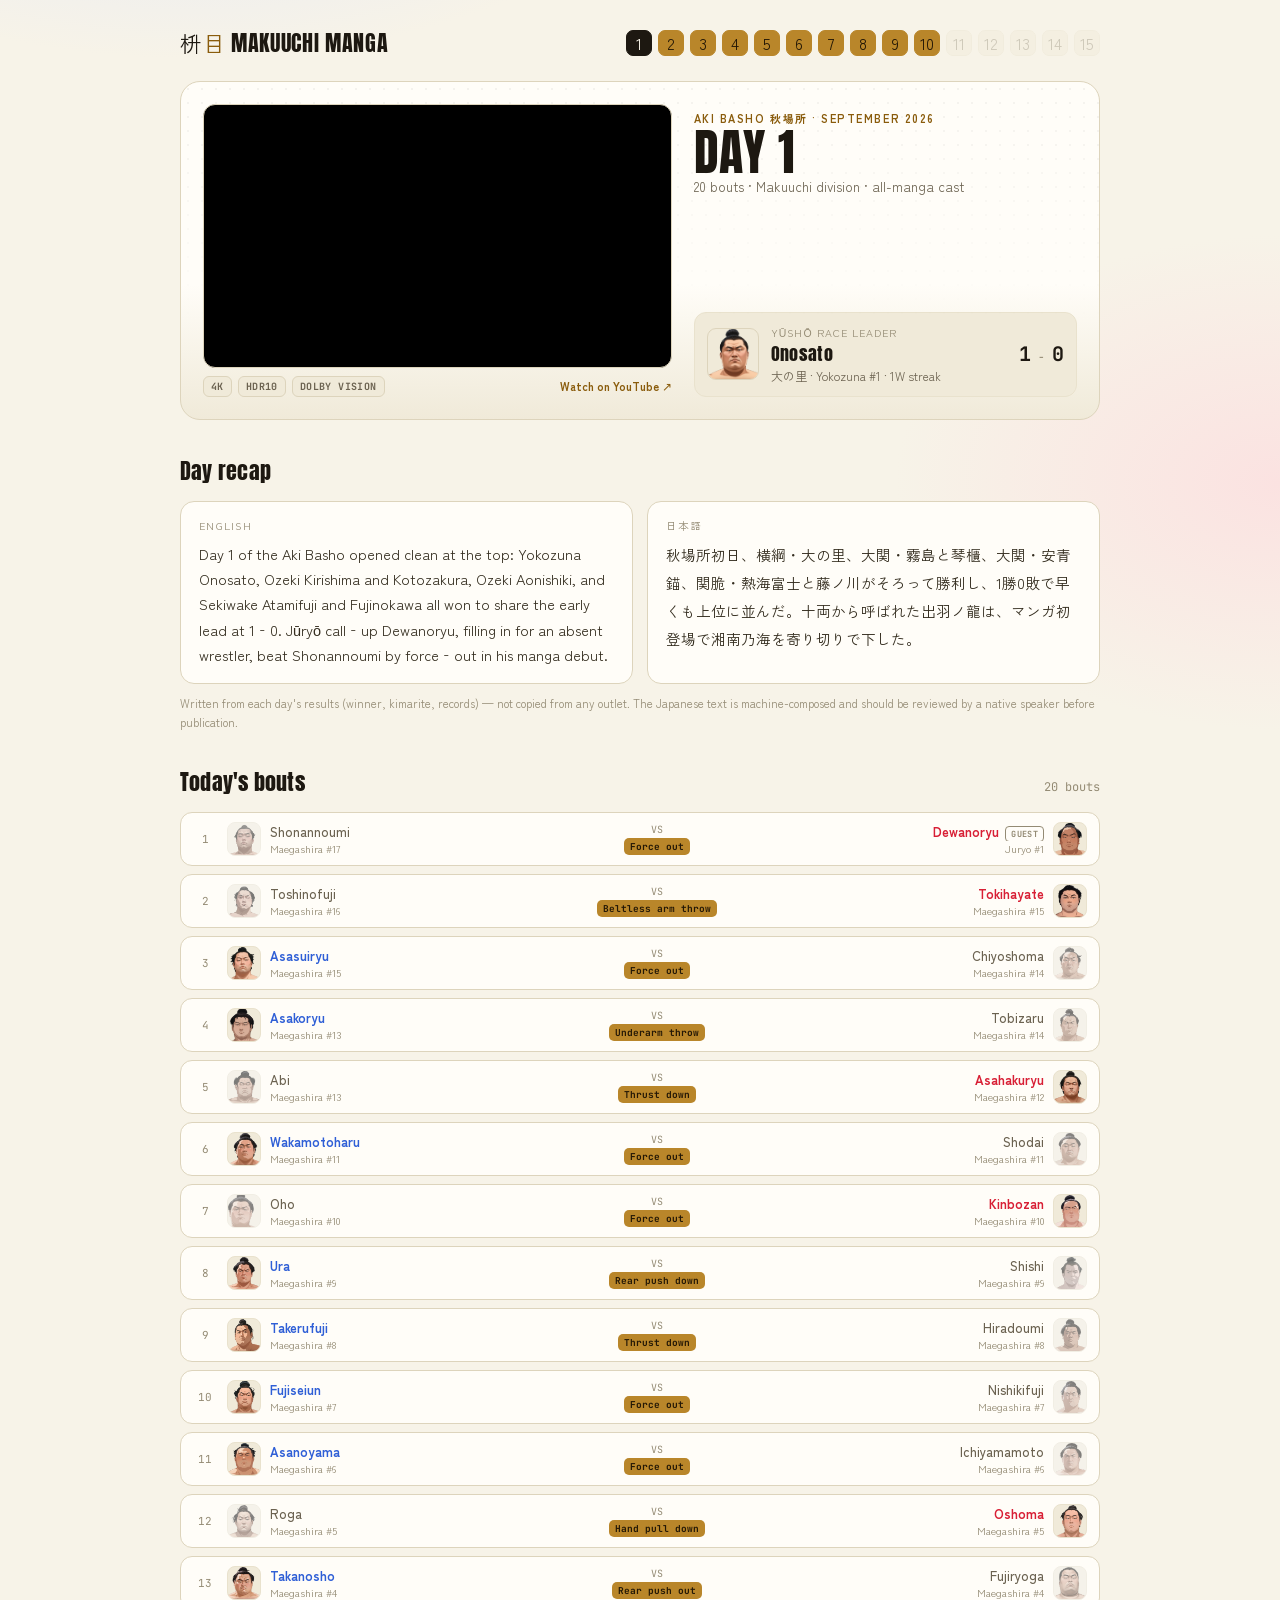
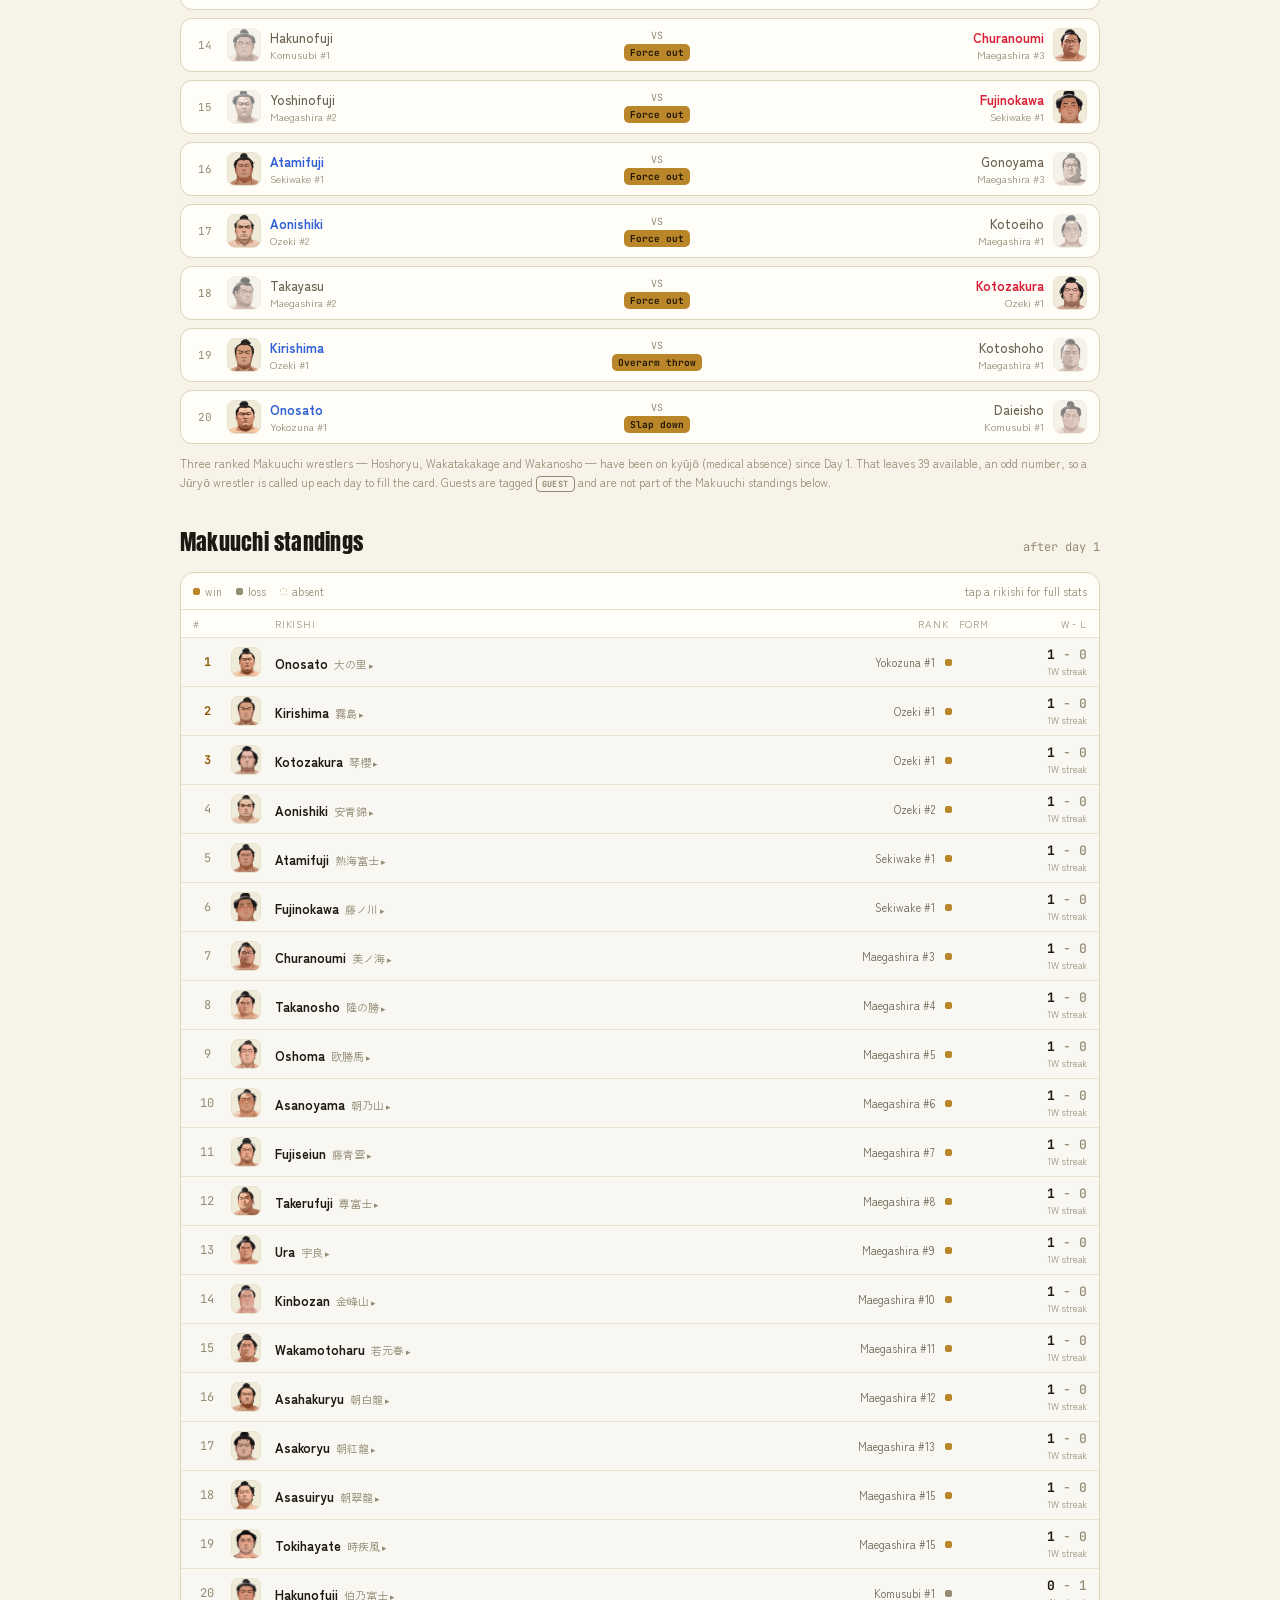
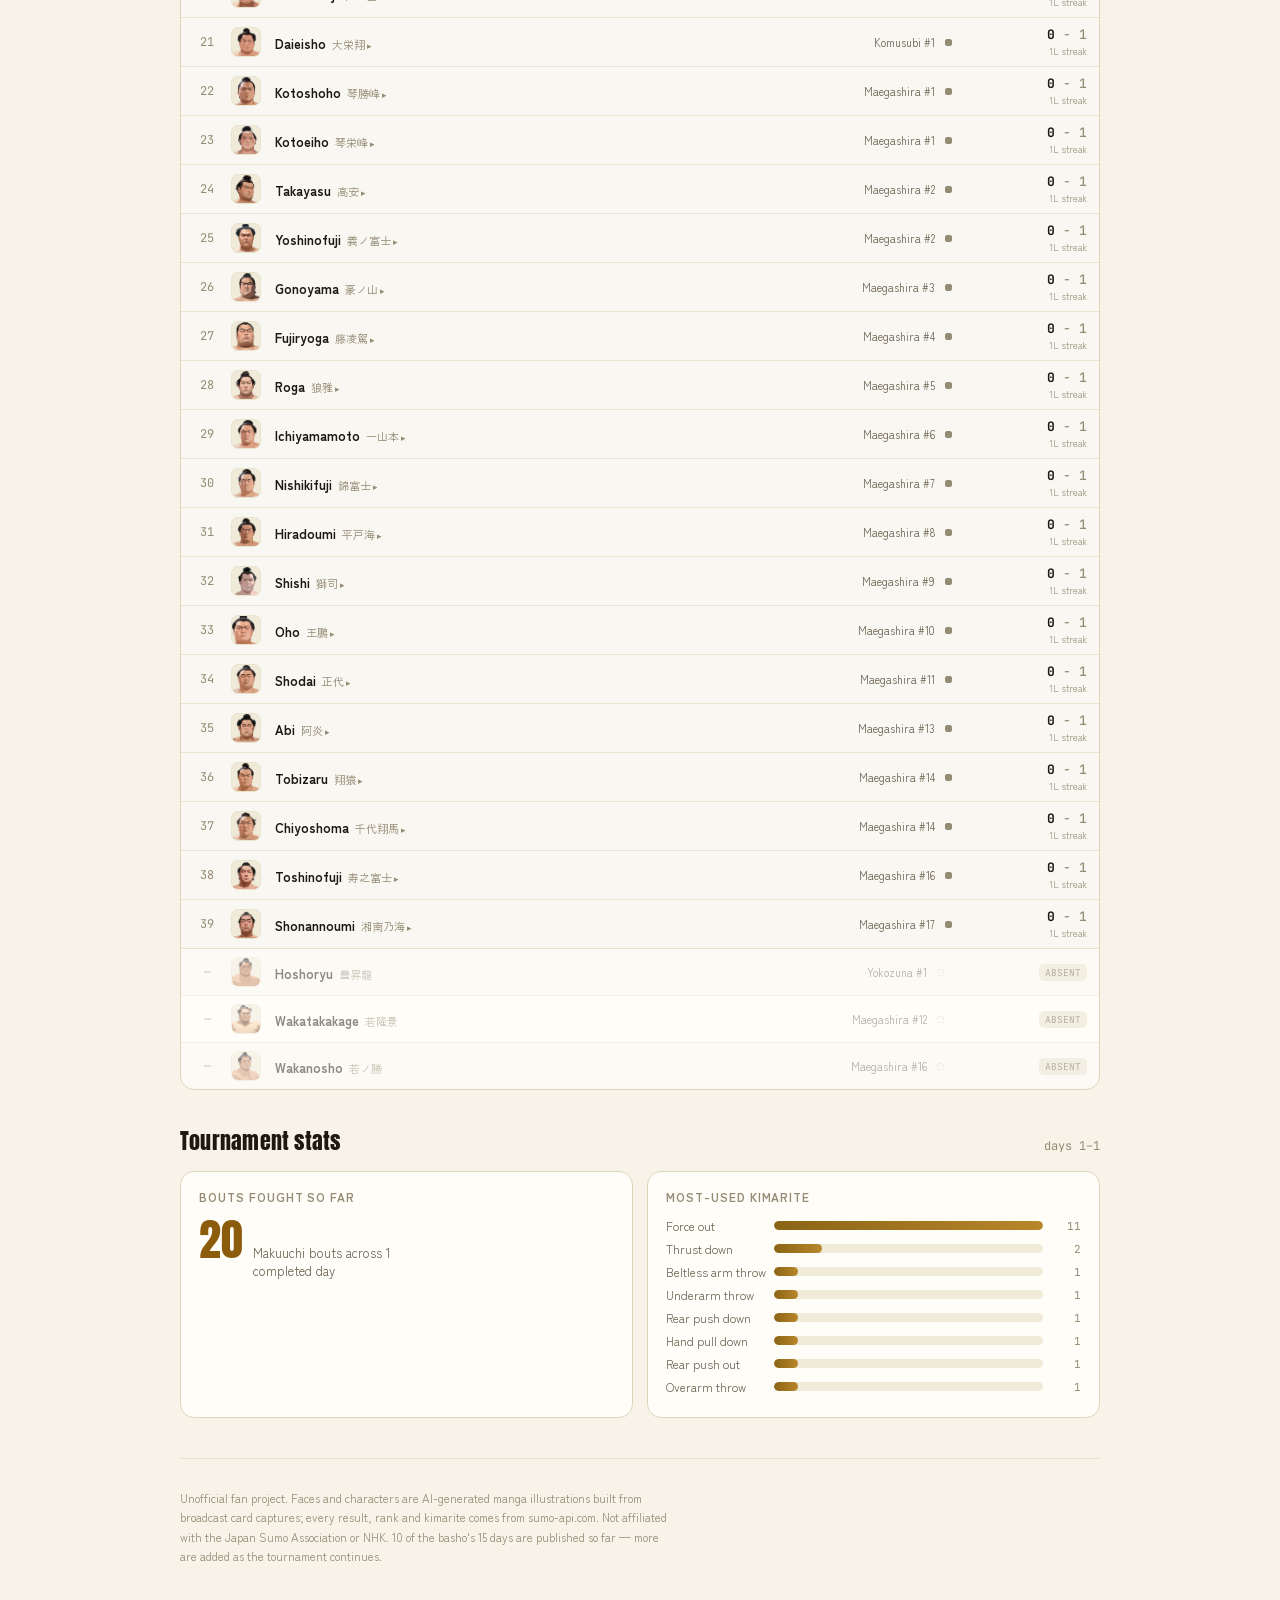
==== commit fd09602f: "Add Day 10 (video DS1raexzwqk), move Day 9 to /day/9/, update sitemap and llms.txt Co-Authored-By: C" ====
--- a/day/1/index.html
+++ b/day/1/index.html
@@ -29,7 +29,7 @@
     <div class="brand">
       <span class="mark">枡<span style="color:var(--gold-text)">目</span> MAKUUCHI MANGA</span>
     </div>
-    <nav class="daynav" aria-label="Tournament days"><a class="chip current" href="/day/1/">1</a><a class="chip done" href="/day/2/">2</a><a class="chip done" href="/day/3/">3</a><a class="chip done" href="/day/4/">4</a><a class="chip done" href="/day/5/">5</a><a class="chip done" href="/day/6/">6</a><a class="chip done" href="/day/7/">7</a><a class="chip done" href="/day/8/">8</a><a class="chip done" href="/">9</a><span class="chip todo" title="Not published yet">10</span><span class="chip todo" title="Not published yet">11</span><span class="chip todo" title="Not published yet">12</span><span class="chip todo" title="Not published yet">13</span><span class="chip todo" title="Not published yet">14</span><span class="chip todo" title="Not published yet">15</span></nav>
+    <nav class="daynav" aria-label="Tournament days"><a class="chip current" href="/day/1/">1</a><a class="chip done" href="/day/2/">2</a><a class="chip done" href="/day/3/">3</a><a class="chip done" href="/day/4/">4</a><a class="chip done" href="/day/5/">5</a><a class="chip done" href="/day/6/">6</a><a class="chip done" href="/day/7/">7</a><a class="chip done" href="/day/8/">8</a><a class="chip done" href="/day/9/">9</a><a class="chip done" href="/">10</a><span class="chip todo" title="Not published yet">11</span><span class="chip todo" title="Not published yet">12</span><span class="chip todo" title="Not published yet">13</span><span class="chip todo" title="Not published yet">14</span><span class="chip todo" title="Not published yet">15</span></nav>
   </div>
 
   <div class="hero">
@@ -1903,7 +1903,7 @@
   </section>
 
   <footer>
-    <p>Unofficial fan project. Faces and characters are AI-generated manga illustrations built from broadcast card captures; every result, rank and kimarite comes from sumo-api.com. Not affiliated with the Japan Sumo Association or NHK. 9 of the basho's 15 days are published so far — more are added as the tournament continues.</p>
+    <p>Unofficial fan project. Faces and characters are AI-generated manga illustrations built from broadcast card captures; every result, rank and kimarite comes from sumo-api.com. Not affiliated with the Japan Sumo Association or NHK. 10 of the basho's 15 days are published so far — more are added as the tournament continues.</p>
   </footer>
 
 </div>
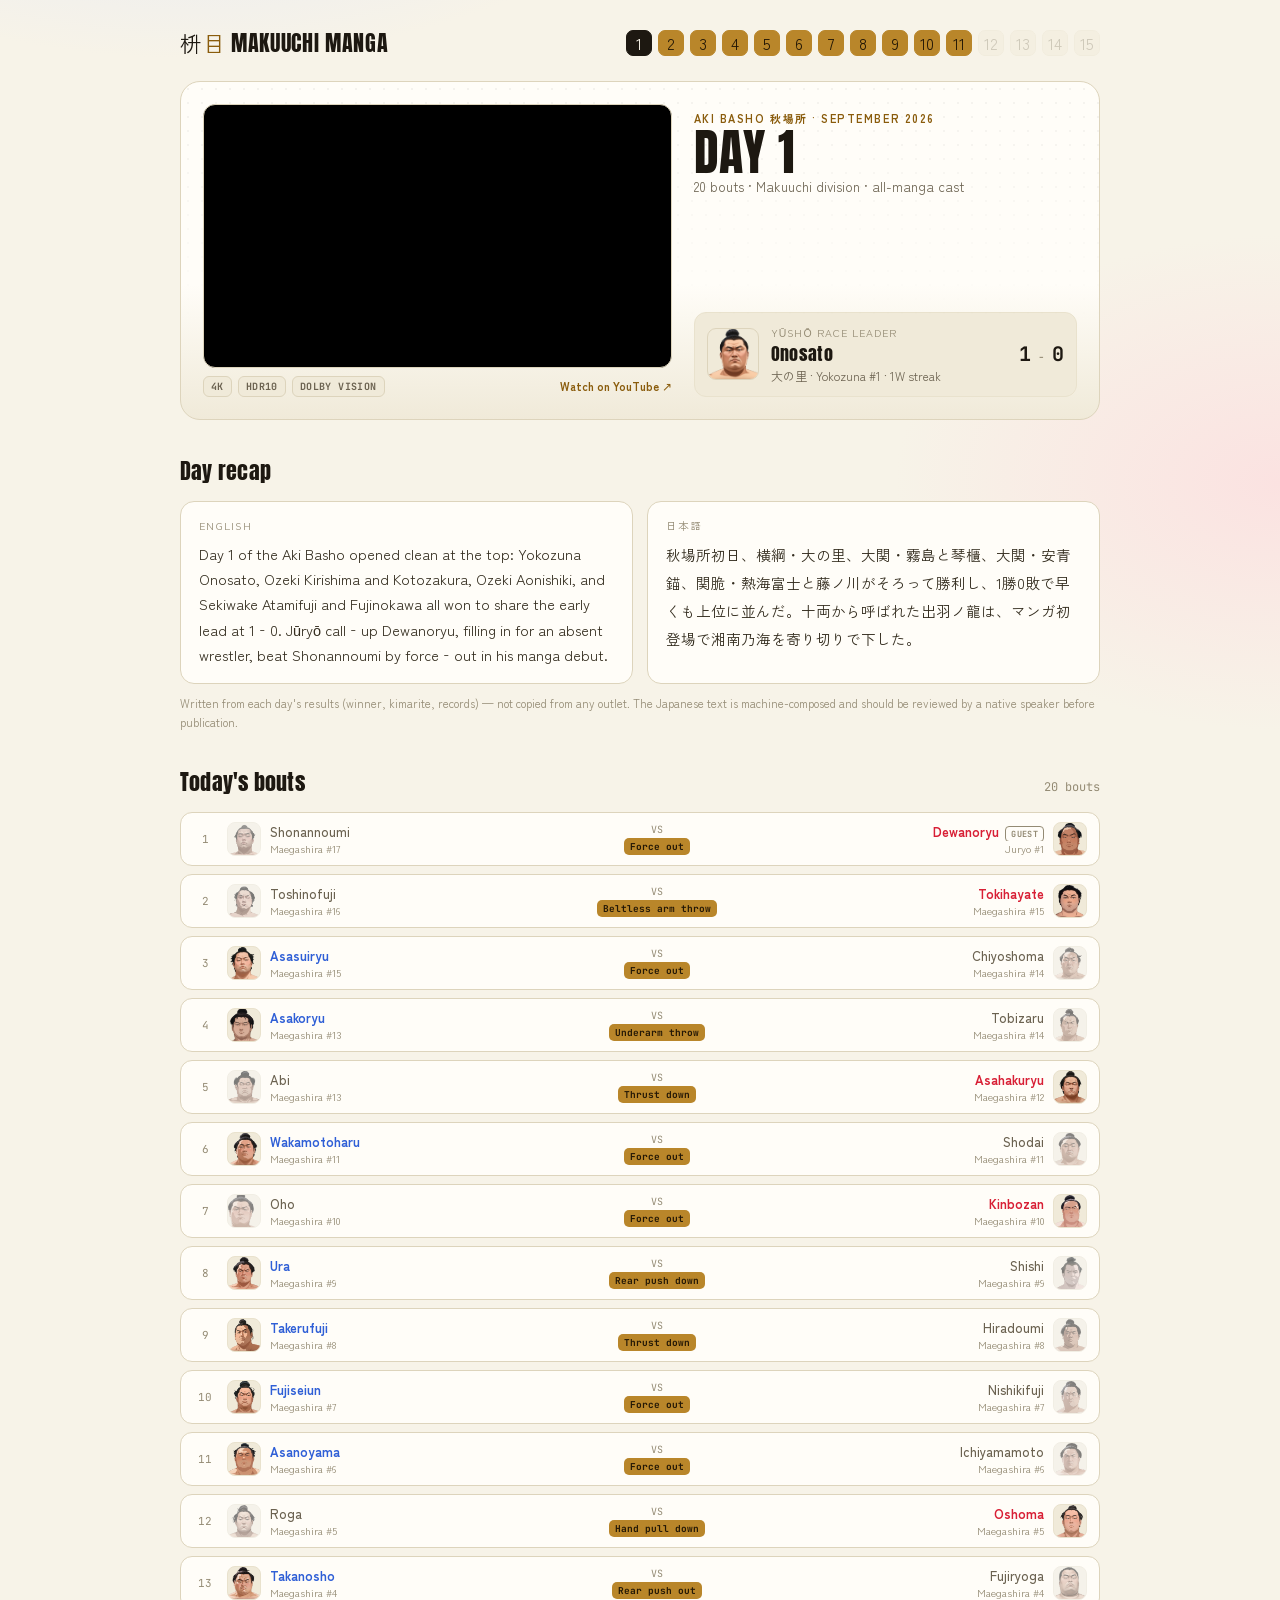
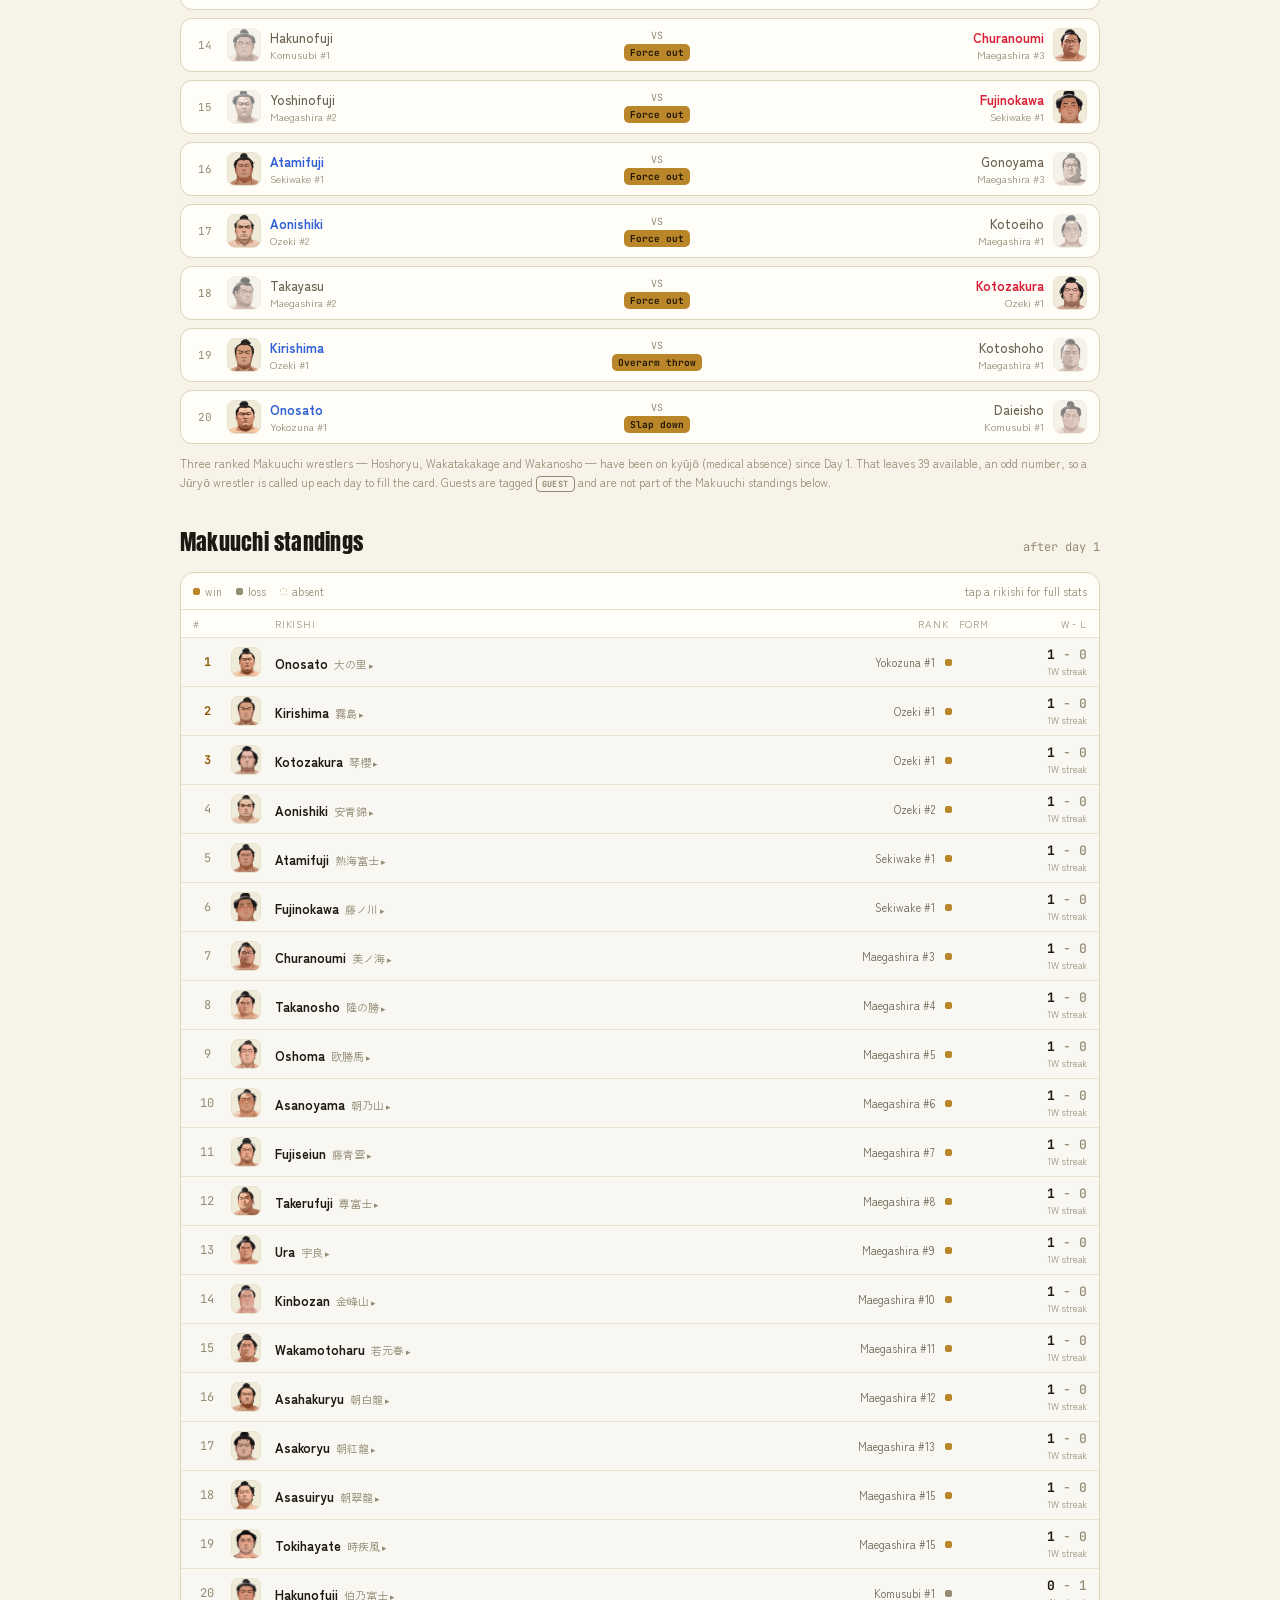
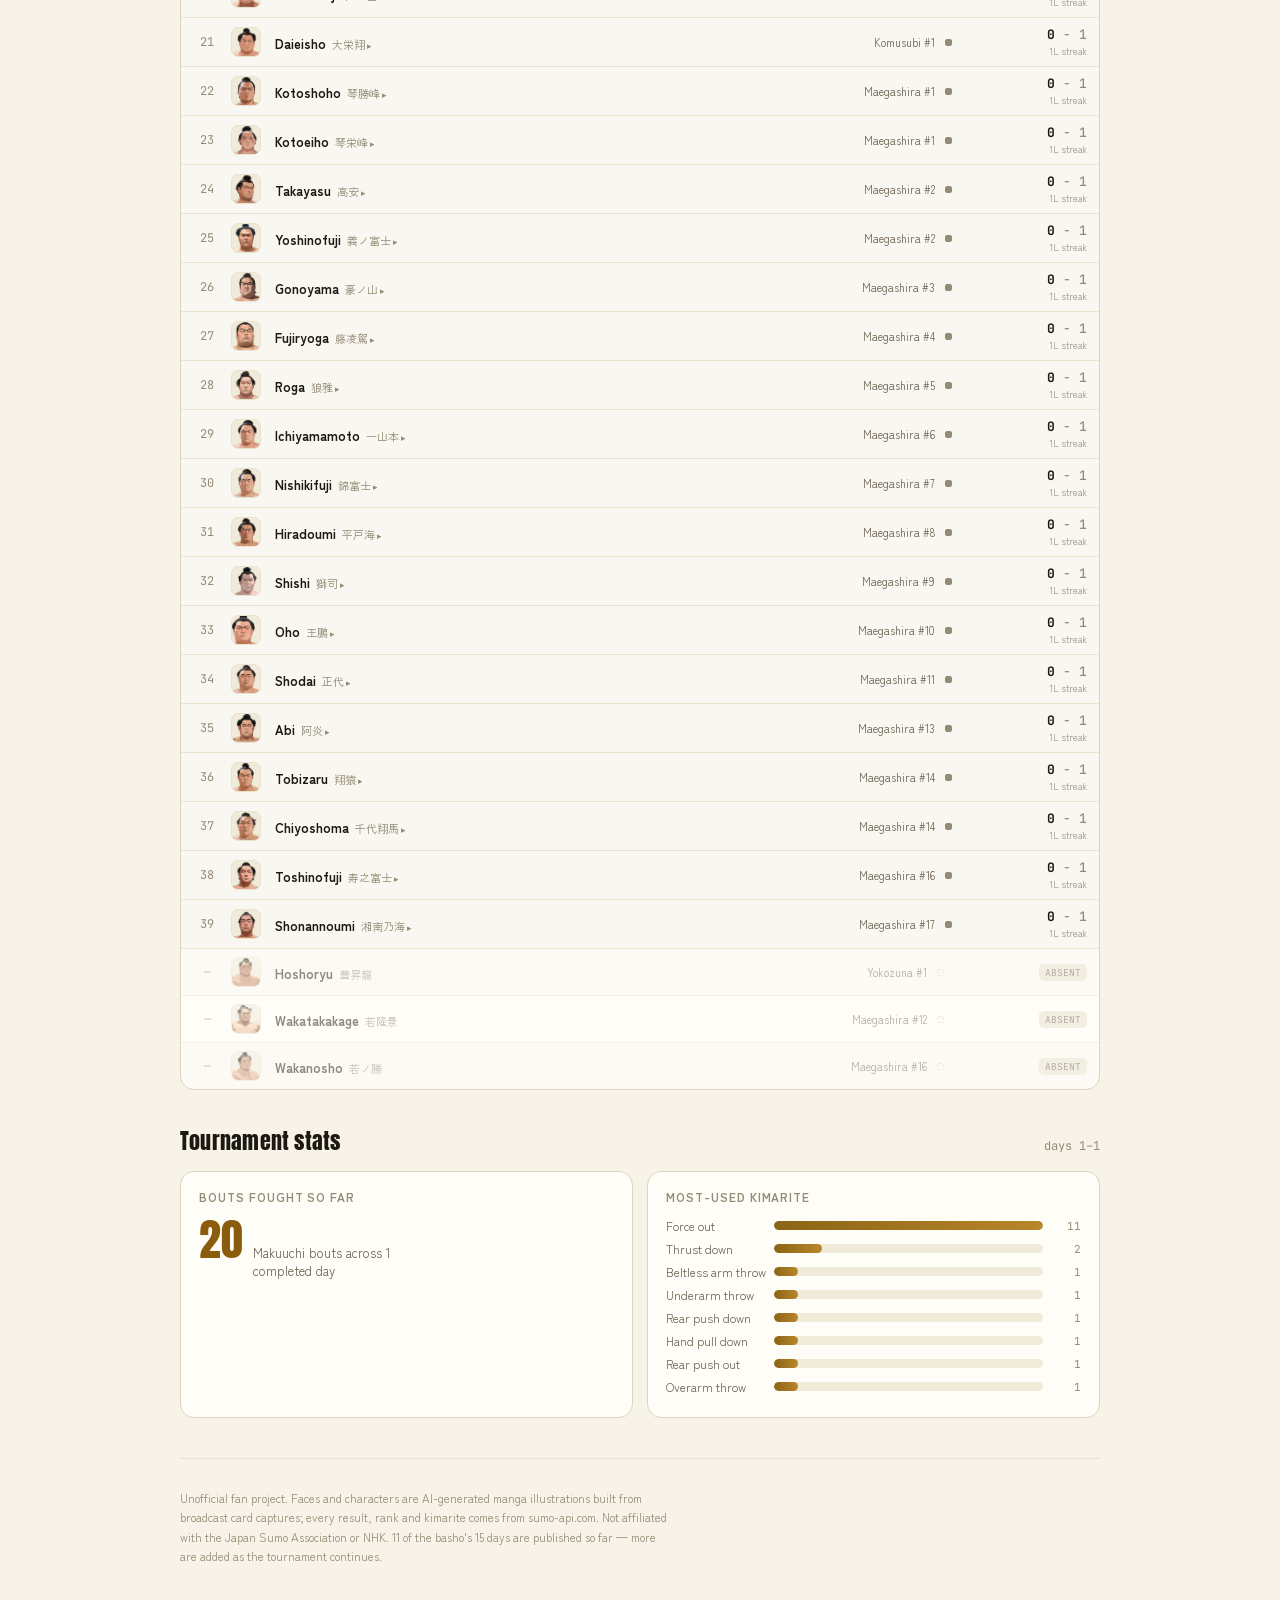
==== commit bdeaa706: "Add Day 11 (video 0EsNwC1PLKc), move Day 10 to /day/10/, update sitemap and llms.txt Co-Authored-By:" ====
--- a/day/1/index.html
+++ b/day/1/index.html
@@ -29,7 +29,7 @@
     <div class="brand">
       <span class="mark">枡<span style="color:var(--gold-text)">目</span> MAKUUCHI MANGA</span>
     </div>
-    <nav class="daynav" aria-label="Tournament days"><a class="chip current" href="/day/1/">1</a><a class="chip done" href="/day/2/">2</a><a class="chip done" href="/day/3/">3</a><a class="chip done" href="/day/4/">4</a><a class="chip done" href="/day/5/">5</a><a class="chip done" href="/day/6/">6</a><a class="chip done" href="/day/7/">7</a><a class="chip done" href="/day/8/">8</a><a class="chip done" href="/day/9/">9</a><a class="chip done" href="/">10</a><span class="chip todo" title="Not published yet">11</span><span class="chip todo" title="Not published yet">12</span><span class="chip todo" title="Not published yet">13</span><span class="chip todo" title="Not published yet">14</span><span class="chip todo" title="Not published yet">15</span></nav>
+    <nav class="daynav" aria-label="Tournament days"><a class="chip current" href="/day/1/">1</a><a class="chip done" href="/day/2/">2</a><a class="chip done" href="/day/3/">3</a><a class="chip done" href="/day/4/">4</a><a class="chip done" href="/day/5/">5</a><a class="chip done" href="/day/6/">6</a><a class="chip done" href="/day/7/">7</a><a class="chip done" href="/day/8/">8</a><a class="chip done" href="/day/9/">9</a><a class="chip done" href="/day/10/">10</a><a class="chip done" href="/">11</a><span class="chip todo" title="Not published yet">12</span><span class="chip todo" title="Not published yet">13</span><span class="chip todo" title="Not published yet">14</span><span class="chip todo" title="Not published yet">15</span></nav>
   </div>
 
   <div class="hero">
@@ -1903,7 +1903,7 @@
   </section>
 
   <footer>
-    <p>Unofficial fan project. Faces and characters are AI-generated manga illustrations built from broadcast card captures; every result, rank and kimarite comes from sumo-api.com. Not affiliated with the Japan Sumo Association or NHK. 10 of the basho's 15 days are published so far — more are added as the tournament continues.</p>
+    <p>Unofficial fan project. Faces and characters are AI-generated manga illustrations built from broadcast card captures; every result, rank and kimarite comes from sumo-api.com. Not affiliated with the Japan Sumo Association or NHK. 11 of the basho's 15 days are published so far — more are added as the tournament continues.</p>
   </footer>
 
 </div>
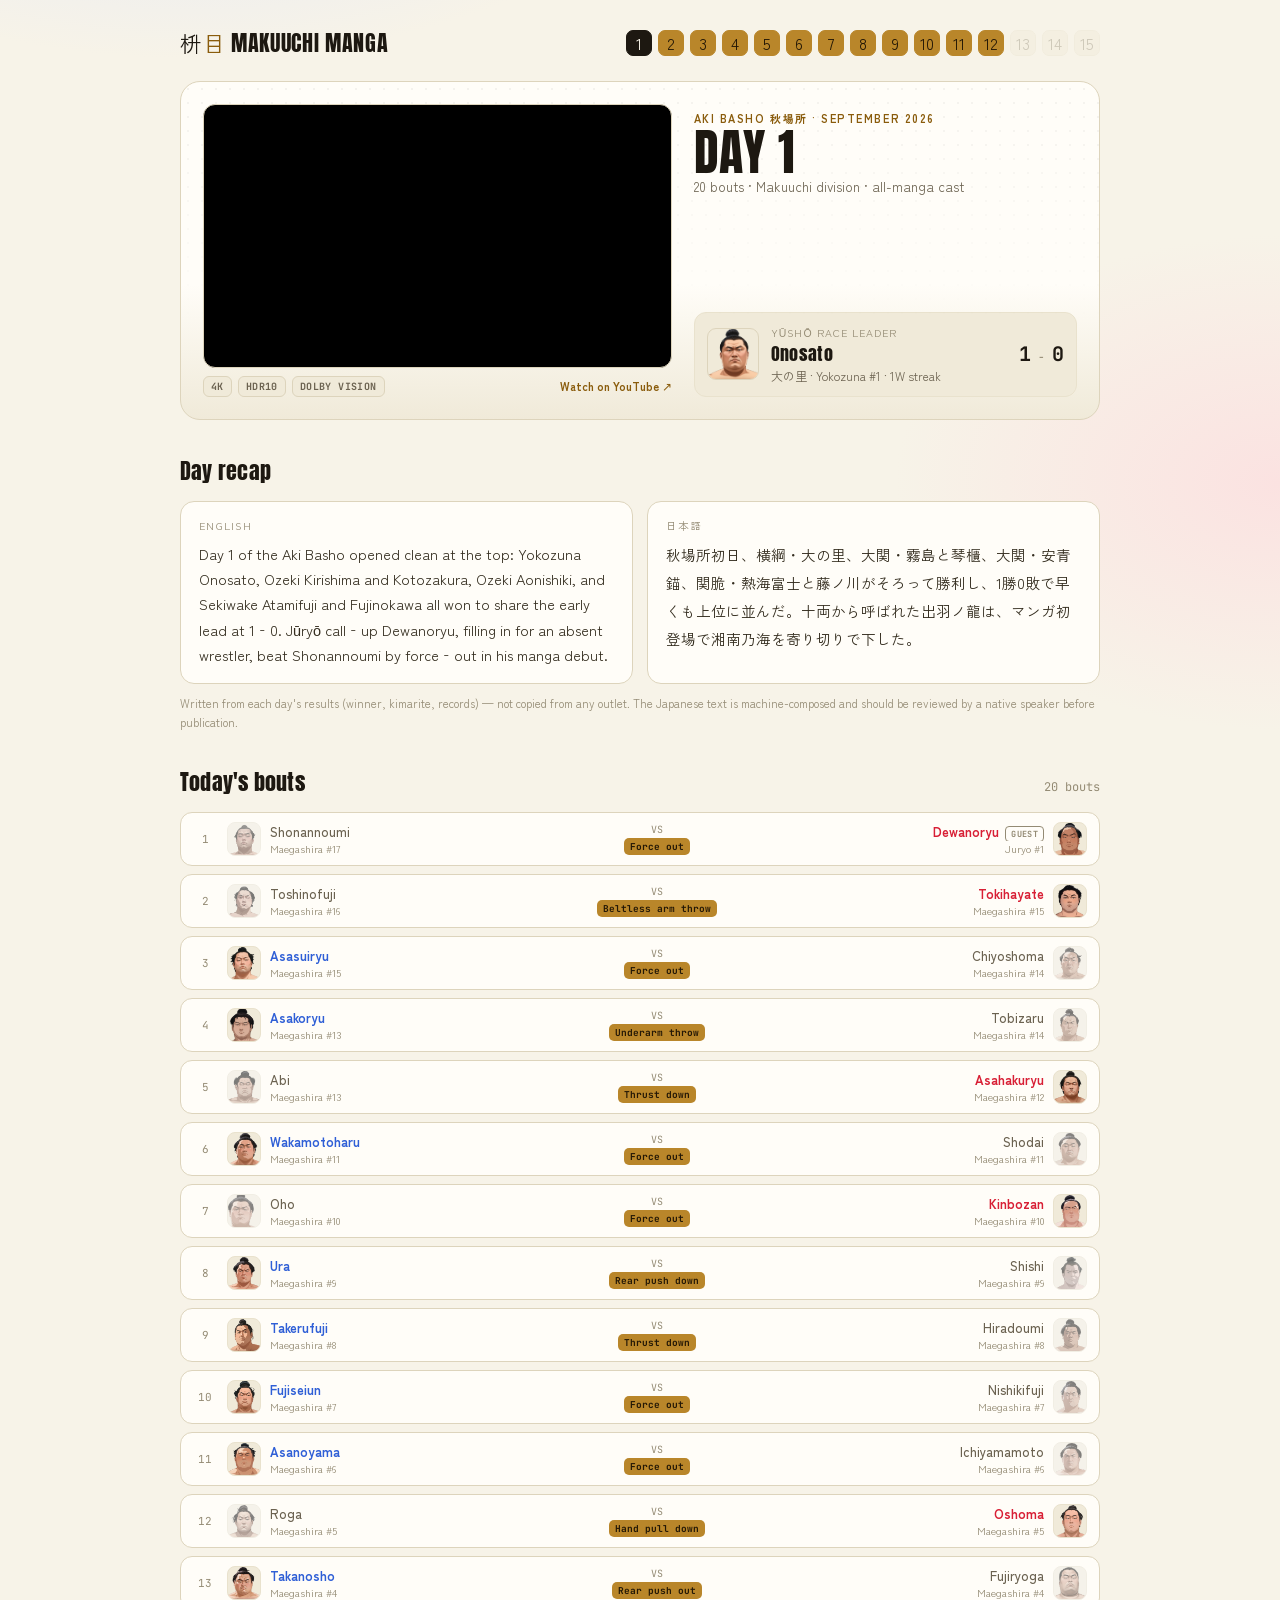
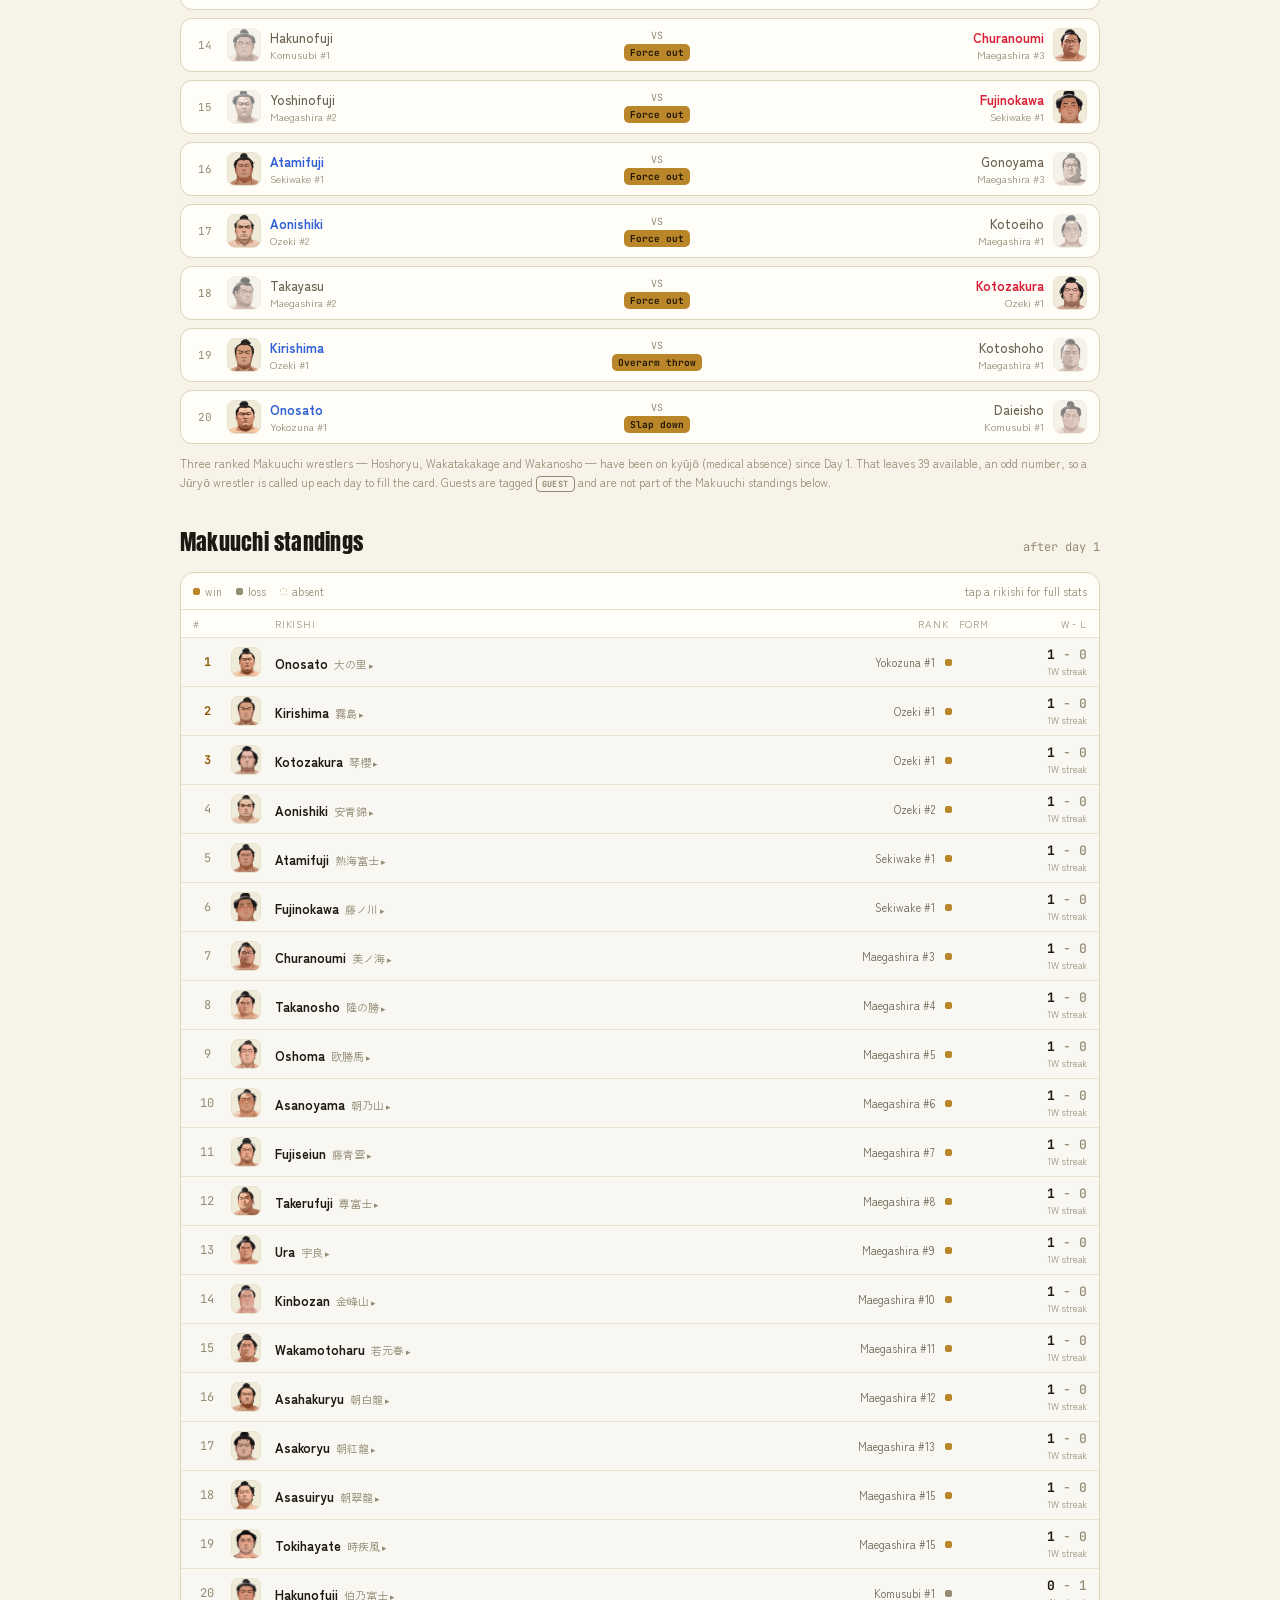
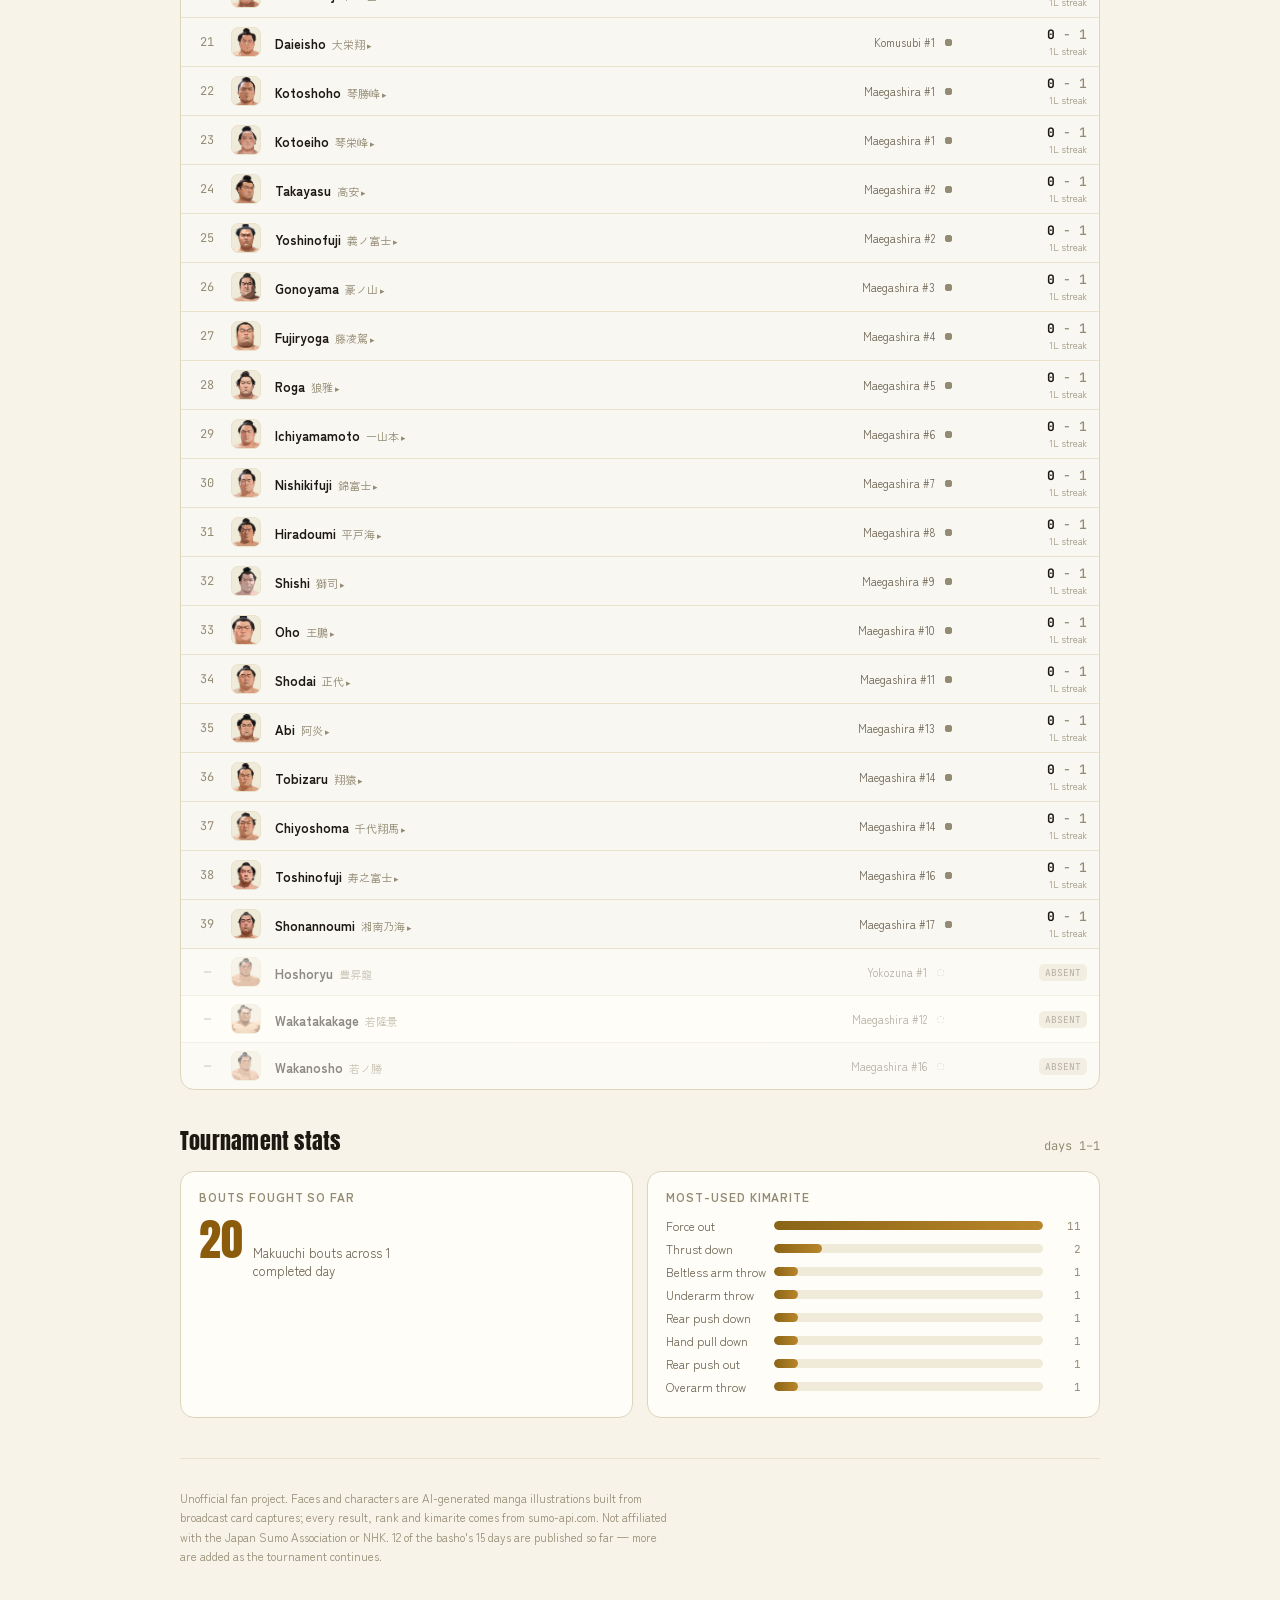
==== commit 8a79e785: "Add Day 12 (Onosato beats Atamifuji, 11-1) Co-Authored-By: Claude Sonnet 5 <noreply@anthropic.com>" ====
--- a/day/1/index.html
+++ b/day/1/index.html
@@ -29,7 +29,7 @@
     <div class="brand">
       <span class="mark">枡<span style="color:var(--gold-text)">目</span> MAKUUCHI MANGA</span>
     </div>
-    <nav class="daynav" aria-label="Tournament days"><a class="chip current" href="/day/1/">1</a><a class="chip done" href="/day/2/">2</a><a class="chip done" href="/day/3/">3</a><a class="chip done" href="/day/4/">4</a><a class="chip done" href="/day/5/">5</a><a class="chip done" href="/day/6/">6</a><a class="chip done" href="/day/7/">7</a><a class="chip done" href="/day/8/">8</a><a class="chip done" href="/day/9/">9</a><a class="chip done" href="/day/10/">10</a><a class="chip done" href="/">11</a><span class="chip todo" title="Not published yet">12</span><span class="chip todo" title="Not published yet">13</span><span class="chip todo" title="Not published yet">14</span><span class="chip todo" title="Not published yet">15</span></nav>
+    <nav class="daynav" aria-label="Tournament days"><a class="chip current" href="/day/1/">1</a><a class="chip done" href="/day/2/">2</a><a class="chip done" href="/day/3/">3</a><a class="chip done" href="/day/4/">4</a><a class="chip done" href="/day/5/">5</a><a class="chip done" href="/day/6/">6</a><a class="chip done" href="/day/7/">7</a><a class="chip done" href="/day/8/">8</a><a class="chip done" href="/day/9/">9</a><a class="chip done" href="/day/10/">10</a><a class="chip done" href="/day/11/">11</a><a class="chip done" href="/">12</a><span class="chip todo" title="Not published yet">13</span><span class="chip todo" title="Not published yet">14</span><span class="chip todo" title="Not published yet">15</span></nav>
   </div>
 
   <div class="hero">
@@ -1903,7 +1903,7 @@
   </section>
 
   <footer>
-    <p>Unofficial fan project. Faces and characters are AI-generated manga illustrations built from broadcast card captures; every result, rank and kimarite comes from sumo-api.com. Not affiliated with the Japan Sumo Association or NHK. 11 of the basho's 15 days are published so far — more are added as the tournament continues.</p>
+    <p>Unofficial fan project. Faces and characters are AI-generated manga illustrations built from broadcast card captures; every result, rank and kimarite comes from sumo-api.com. Not affiliated with the Japan Sumo Association or NHK. 12 of the basho's 15 days are published so far — more are added as the tournament continues.</p>
   </footer>
 
 </div>
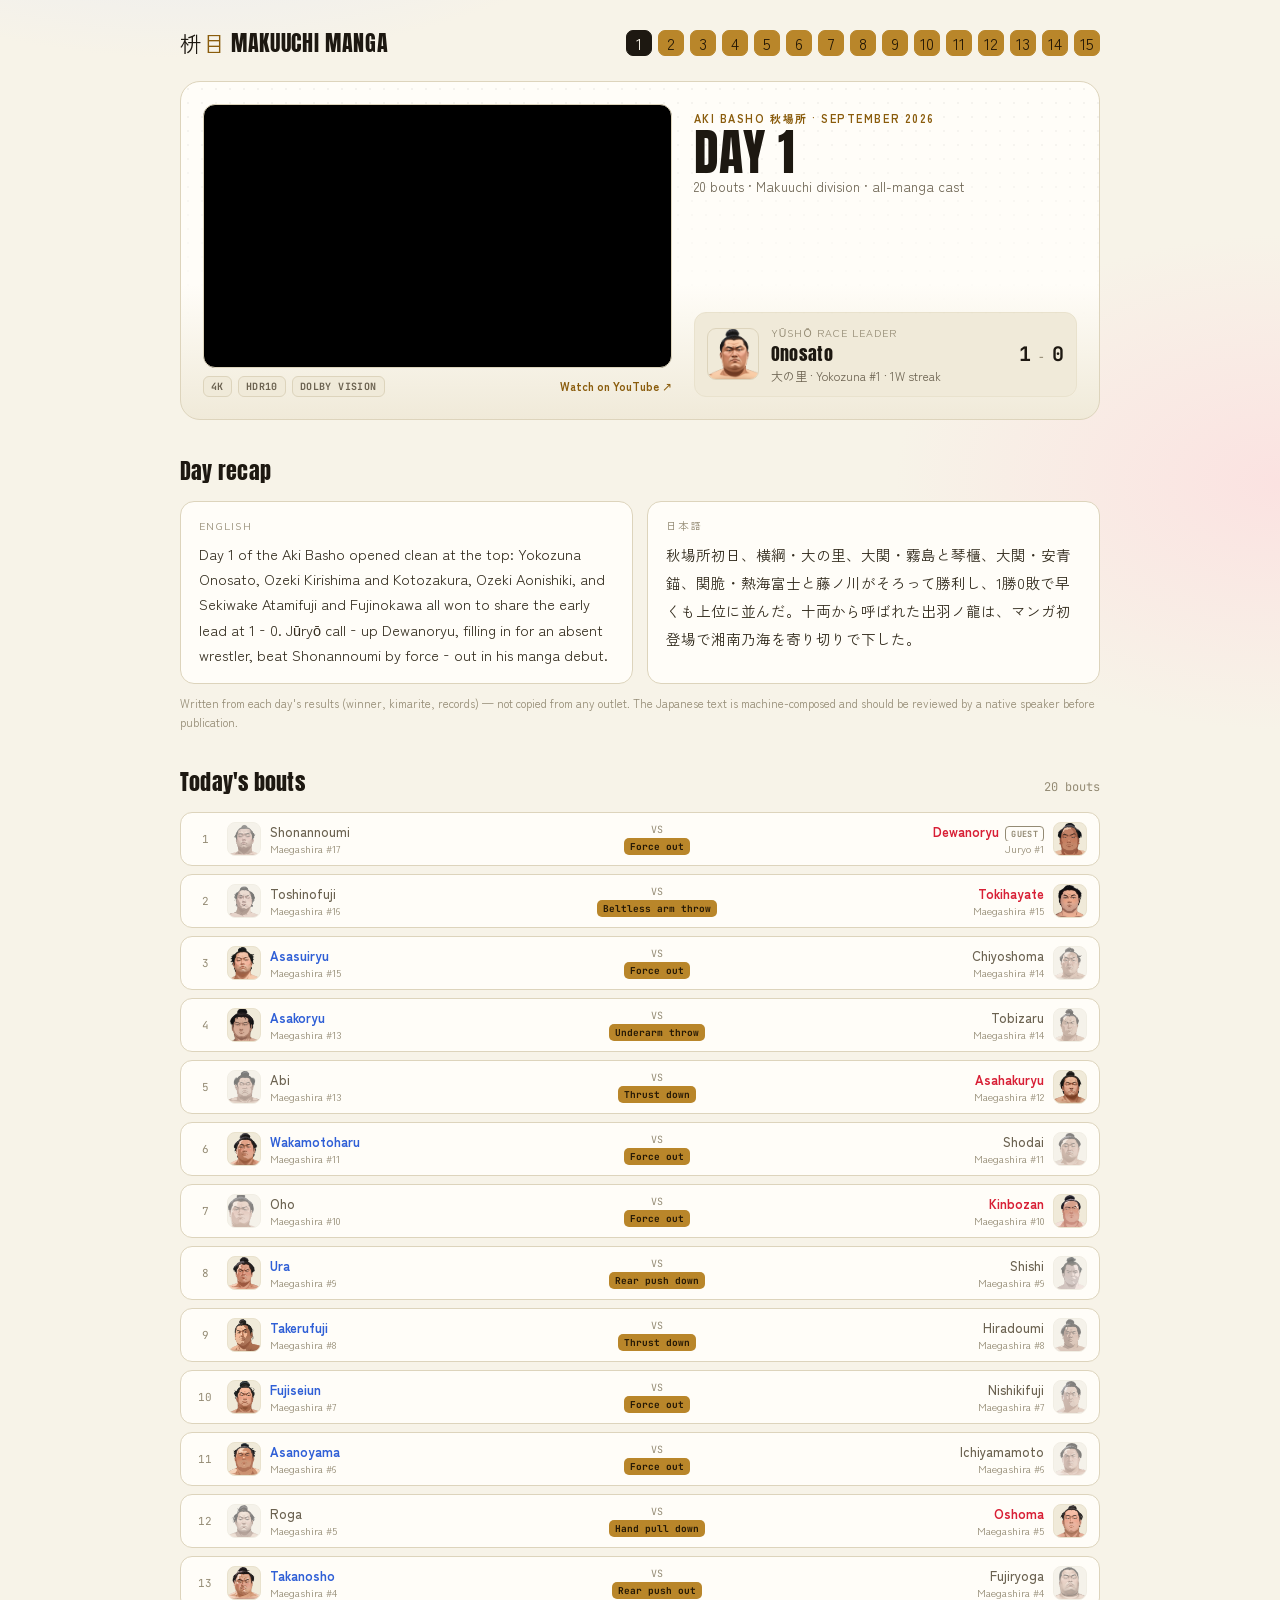
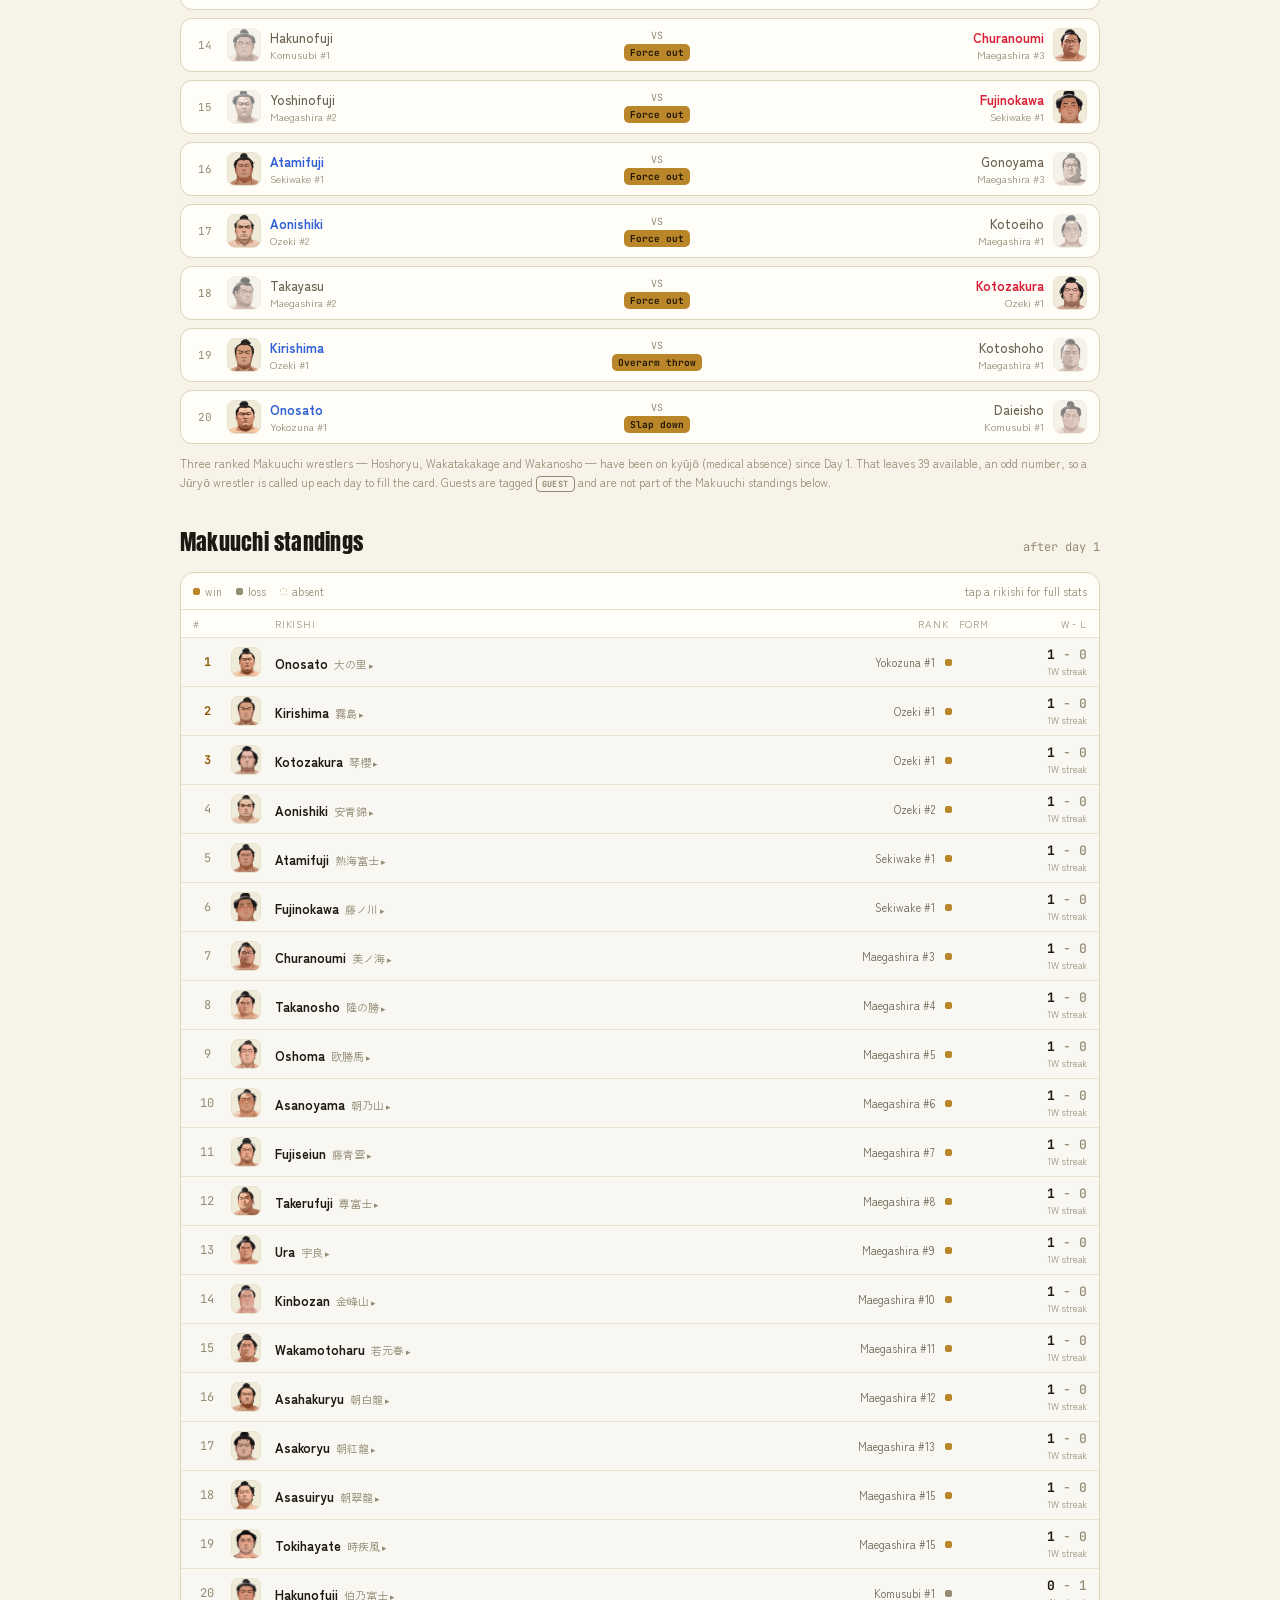
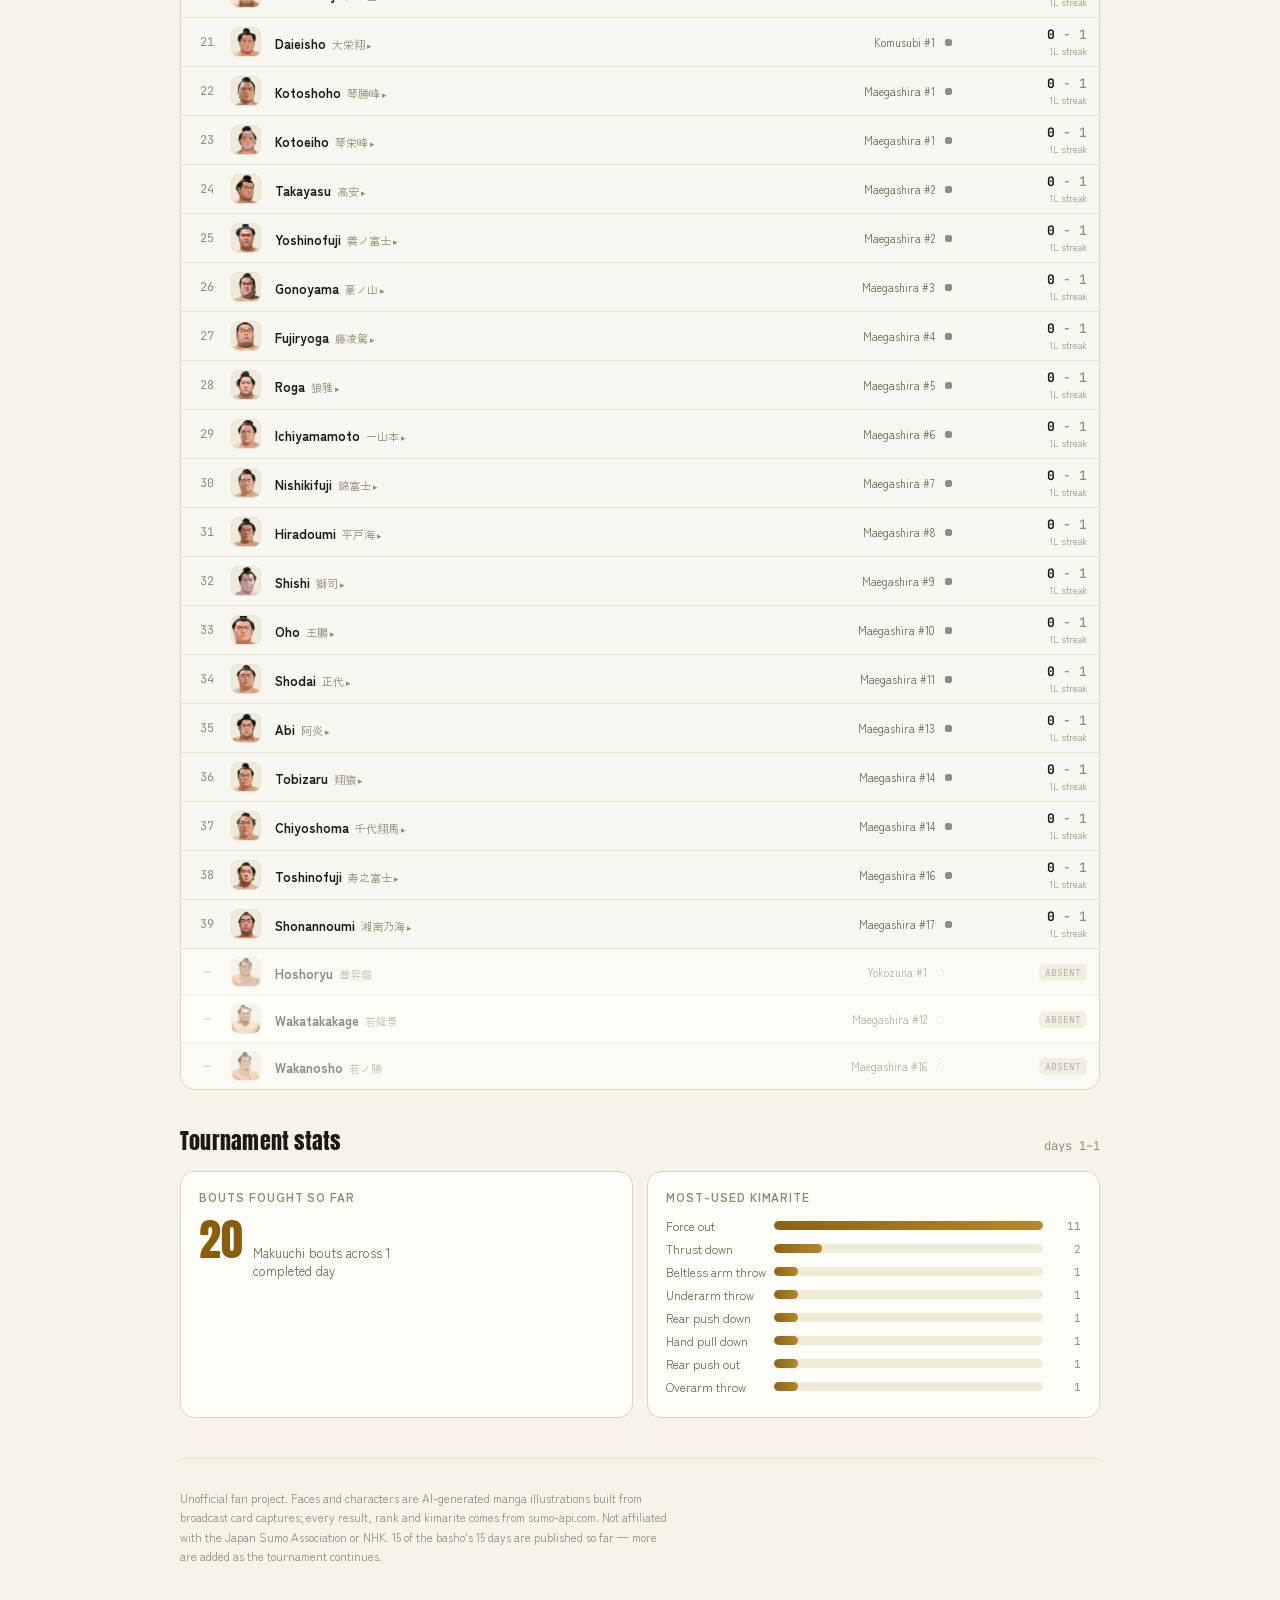
==== commit 24ccc587: "Add Days 13-15 (videos Mpog2NQYYuE, RkrH-NuQt9I, pdhqlb6YBd4) Onosato wins the yusho outright on Day" ====
--- a/day/1/index.html
+++ b/day/1/index.html
@@ -29,7 +29,7 @@
     <div class="brand">
       <span class="mark">枡<span style="color:var(--gold-text)">目</span> MAKUUCHI MANGA</span>
     </div>
-    <nav class="daynav" aria-label="Tournament days"><a class="chip current" href="/day/1/">1</a><a class="chip done" href="/day/2/">2</a><a class="chip done" href="/day/3/">3</a><a class="chip done" href="/day/4/">4</a><a class="chip done" href="/day/5/">5</a><a class="chip done" href="/day/6/">6</a><a class="chip done" href="/day/7/">7</a><a class="chip done" href="/day/8/">8</a><a class="chip done" href="/day/9/">9</a><a class="chip done" href="/day/10/">10</a><a class="chip done" href="/day/11/">11</a><a class="chip done" href="/">12</a><span class="chip todo" title="Not published yet">13</span><span class="chip todo" title="Not published yet">14</span><span class="chip todo" title="Not published yet">15</span></nav>
+    <nav class="daynav" aria-label="Tournament days"><a class="chip current" href="/day/1/">1</a><a class="chip done" href="/day/2/">2</a><a class="chip done" href="/day/3/">3</a><a class="chip done" href="/day/4/">4</a><a class="chip done" href="/day/5/">5</a><a class="chip done" href="/day/6/">6</a><a class="chip done" href="/day/7/">7</a><a class="chip done" href="/day/8/">8</a><a class="chip done" href="/day/9/">9</a><a class="chip done" href="/day/10/">10</a><a class="chip done" href="/day/11/">11</a><a class="chip done" href="/day/12/">12</a><a class="chip done" href="/day/13/">13</a><a class="chip done" href="/day/14/">14</a><a class="chip done" href="/">15</a></nav>
   </div>
 
   <div class="hero">
@@ -1903,7 +1903,7 @@
   </section>
 
   <footer>
-    <p>Unofficial fan project. Faces and characters are AI-generated manga illustrations built from broadcast card captures; every result, rank and kimarite comes from sumo-api.com. Not affiliated with the Japan Sumo Association or NHK. 12 of the basho's 15 days are published so far — more are added as the tournament continues.</p>
+    <p>Unofficial fan project. Faces and characters are AI-generated manga illustrations built from broadcast card captures; every result, rank and kimarite comes from sumo-api.com. Not affiliated with the Japan Sumo Association or NHK. 15 of the basho's 15 days are published so far — more are added as the tournament continues.</p>
   </footer>
 
 </div>
